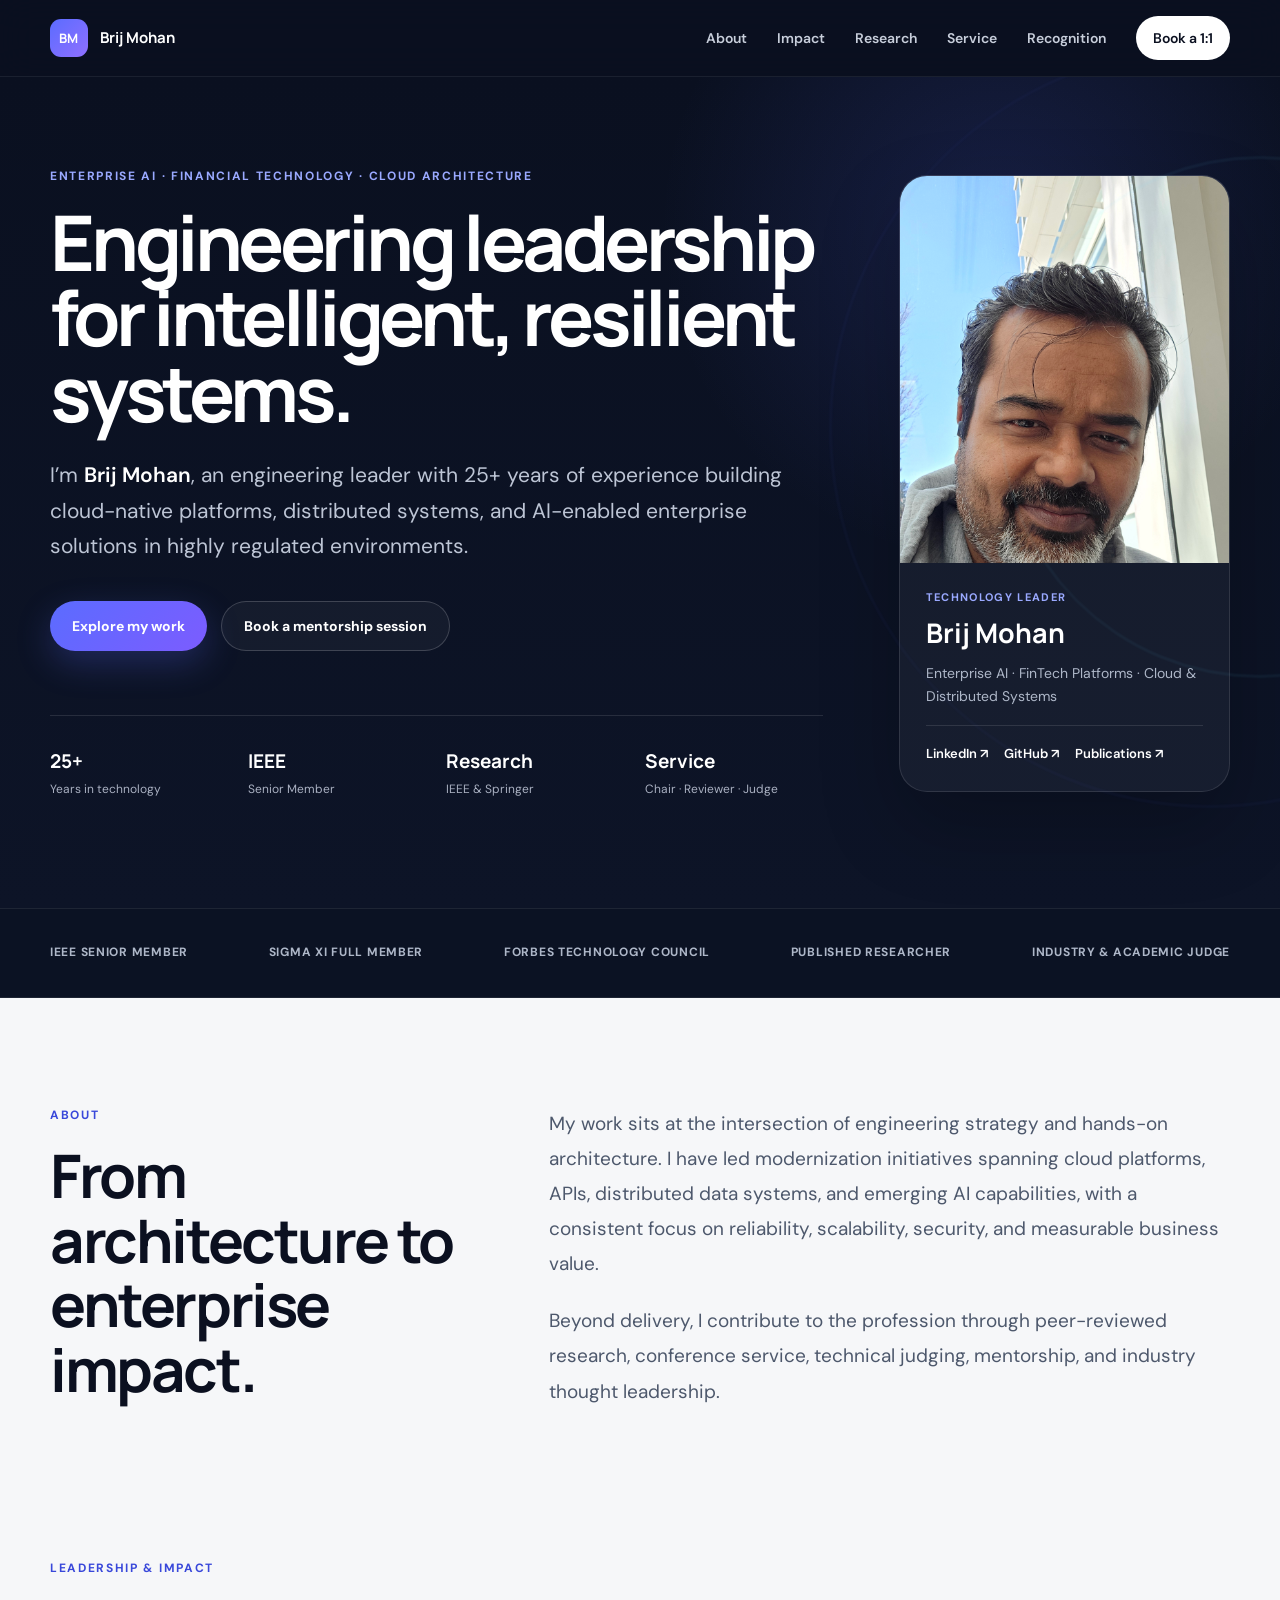
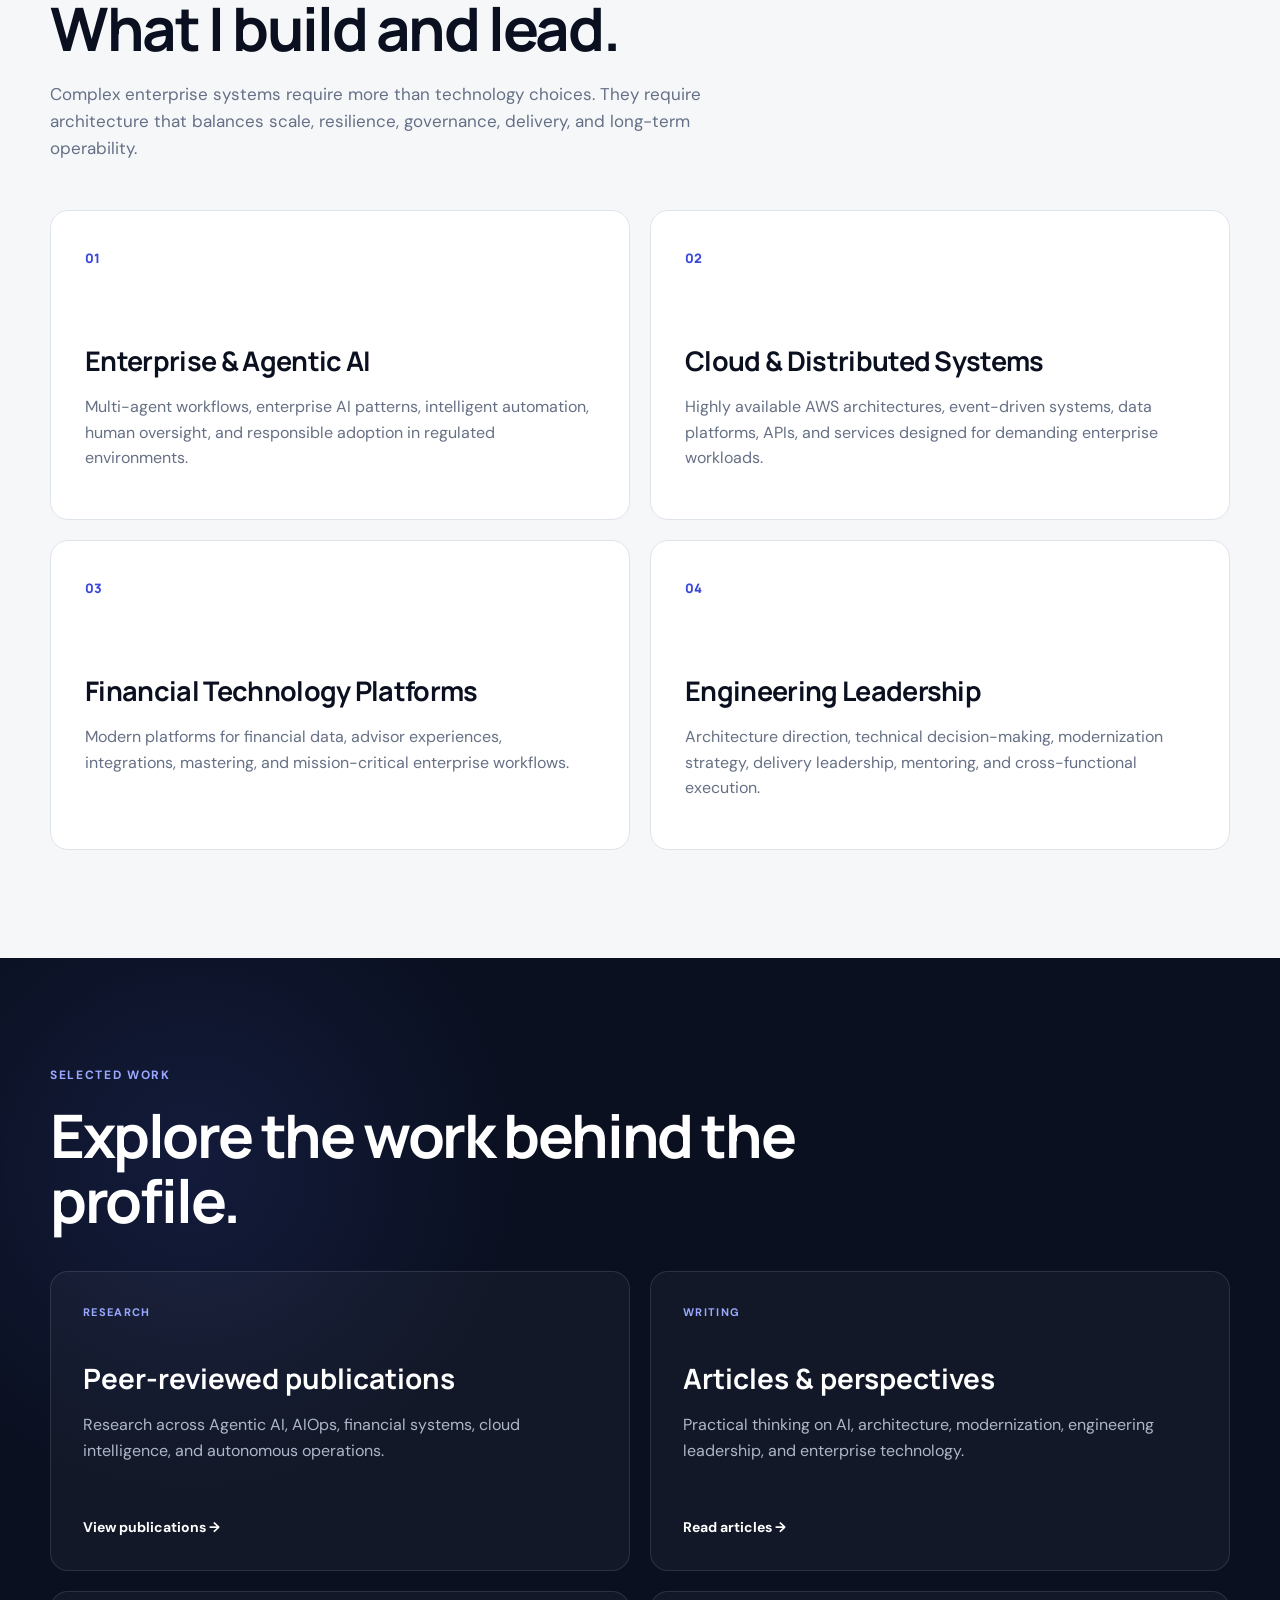
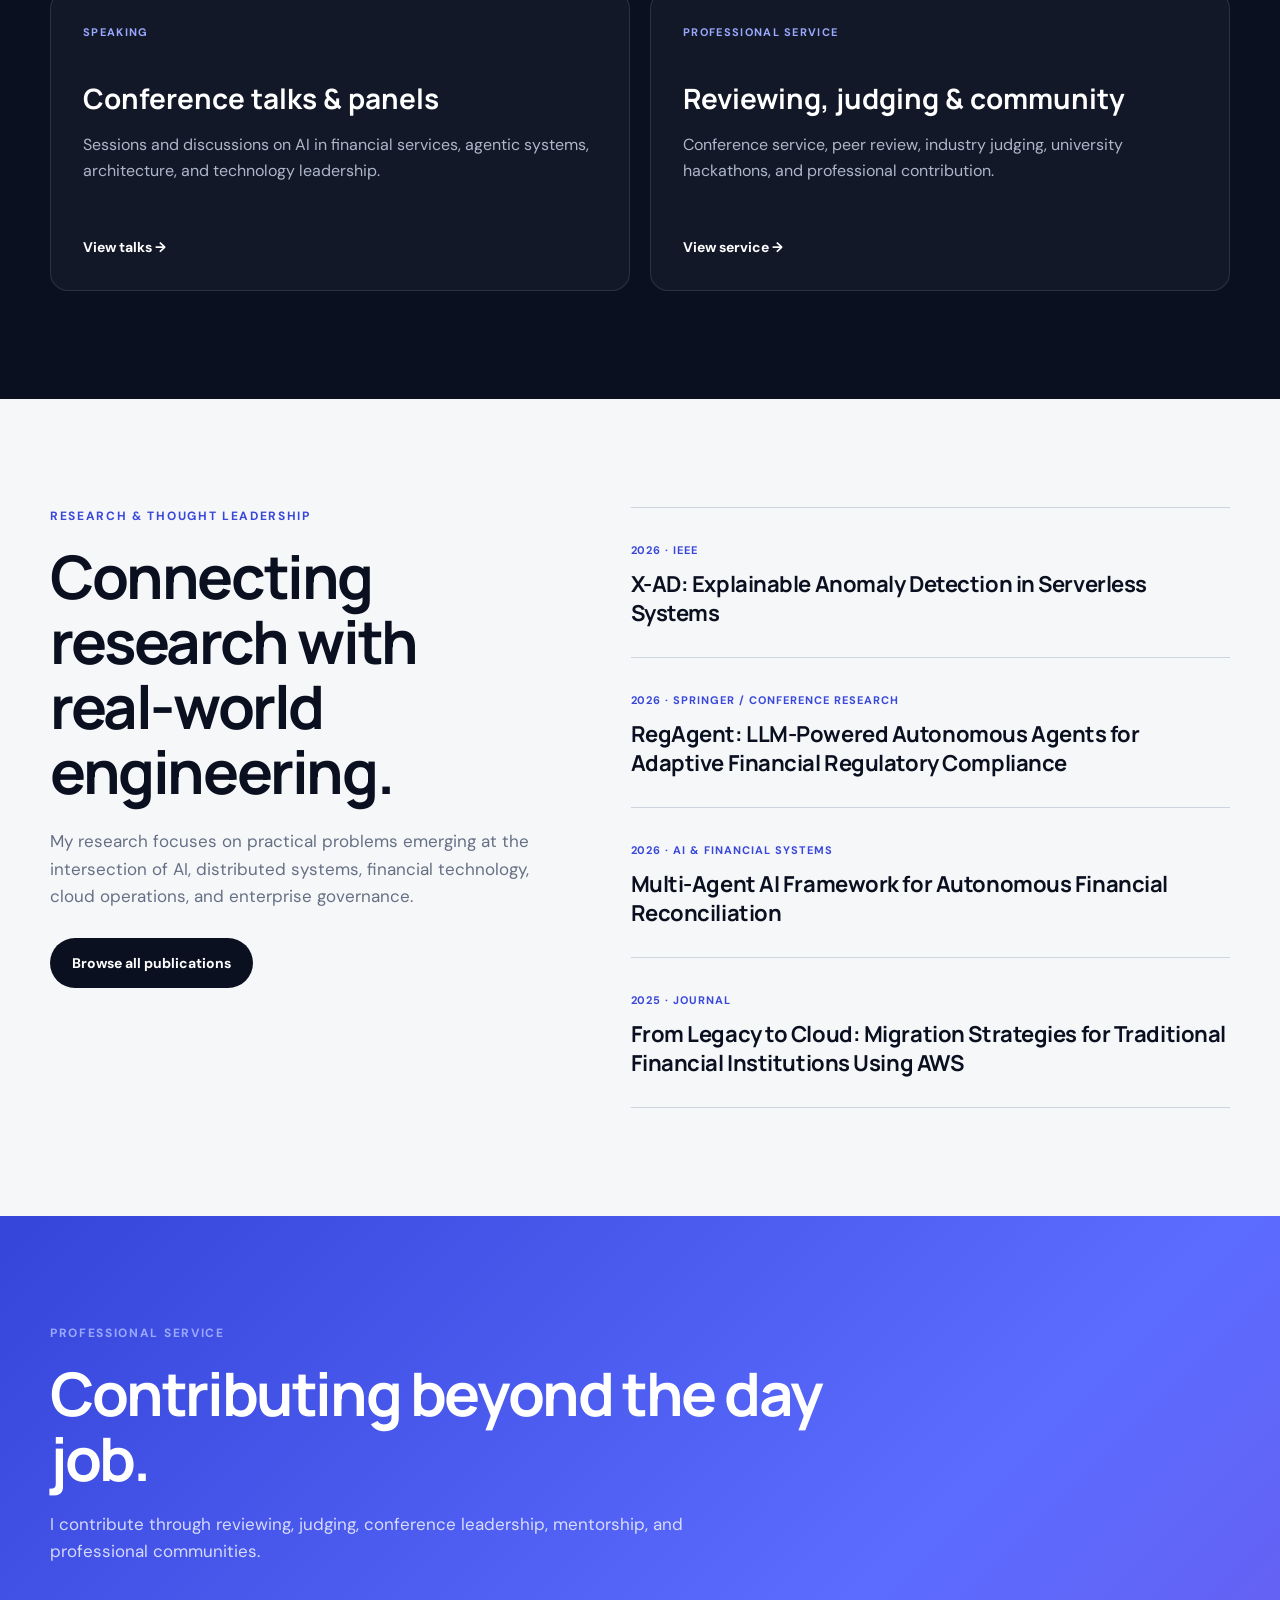
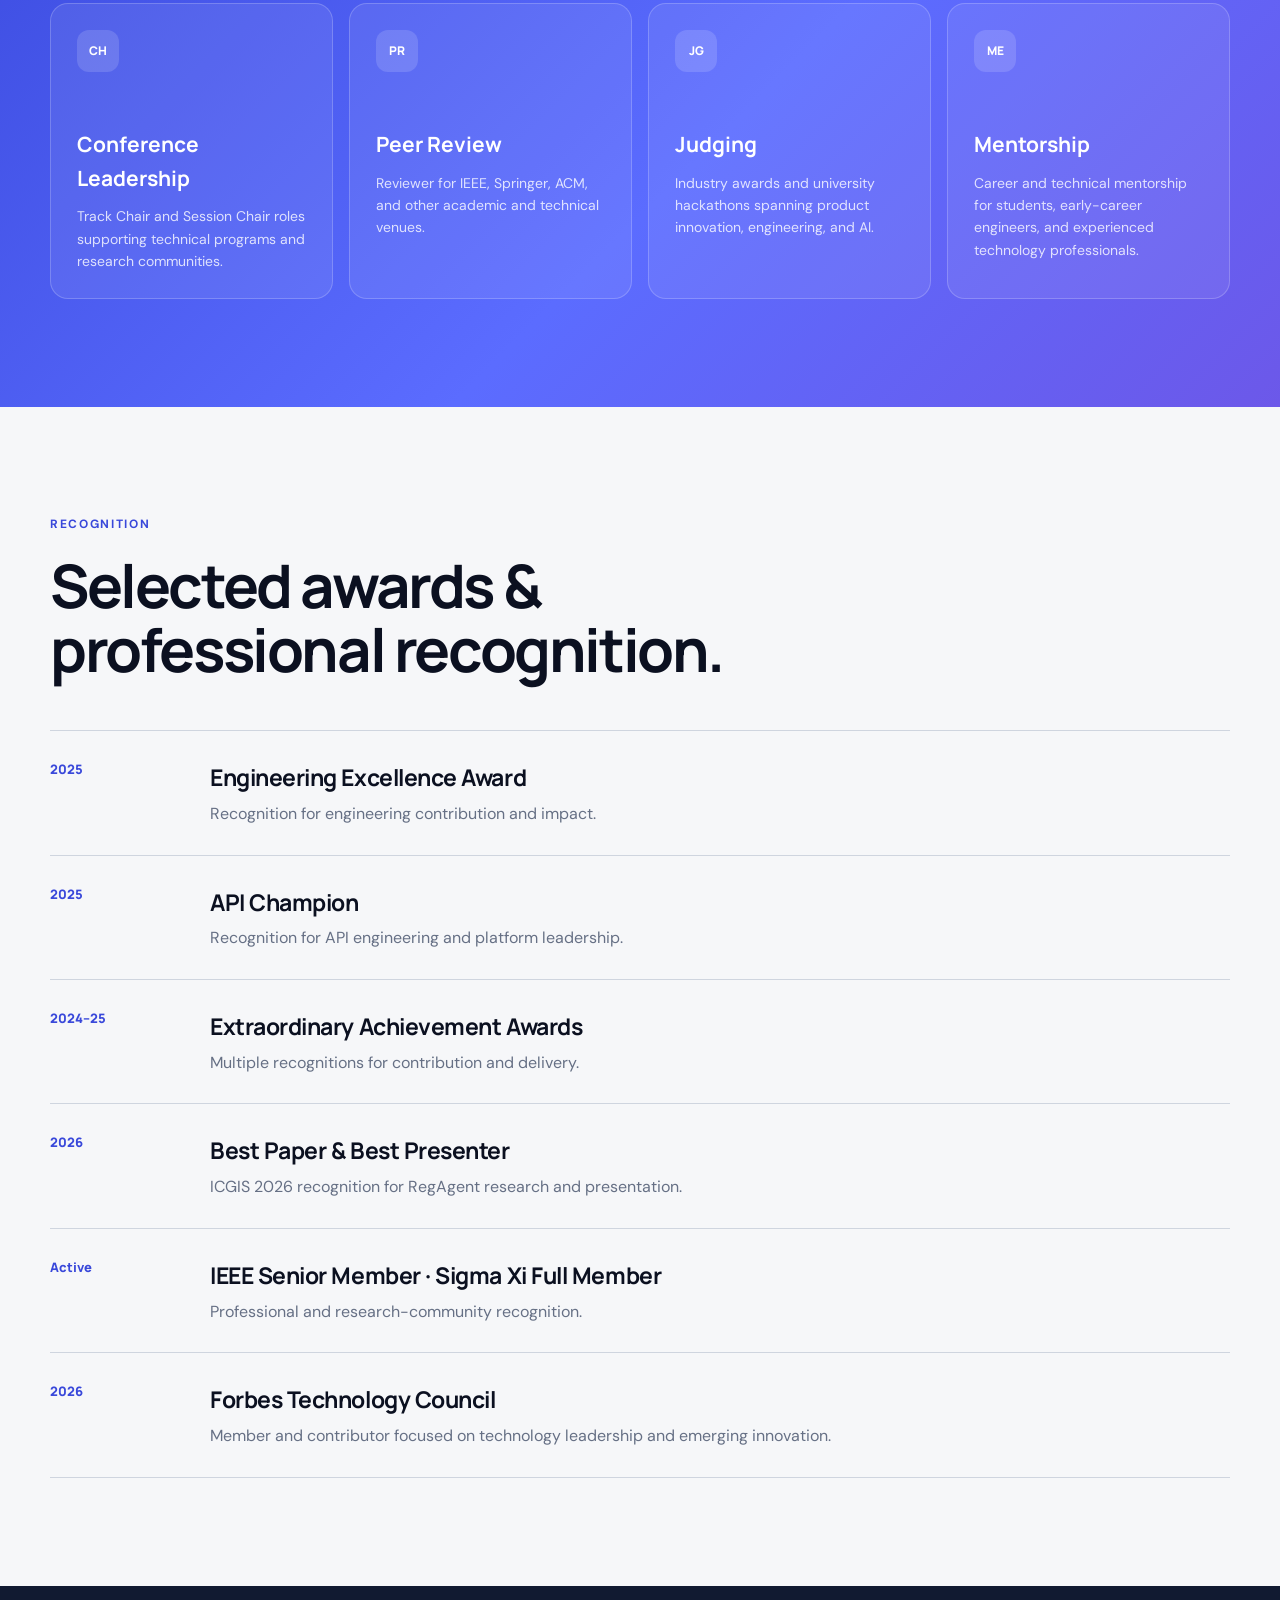
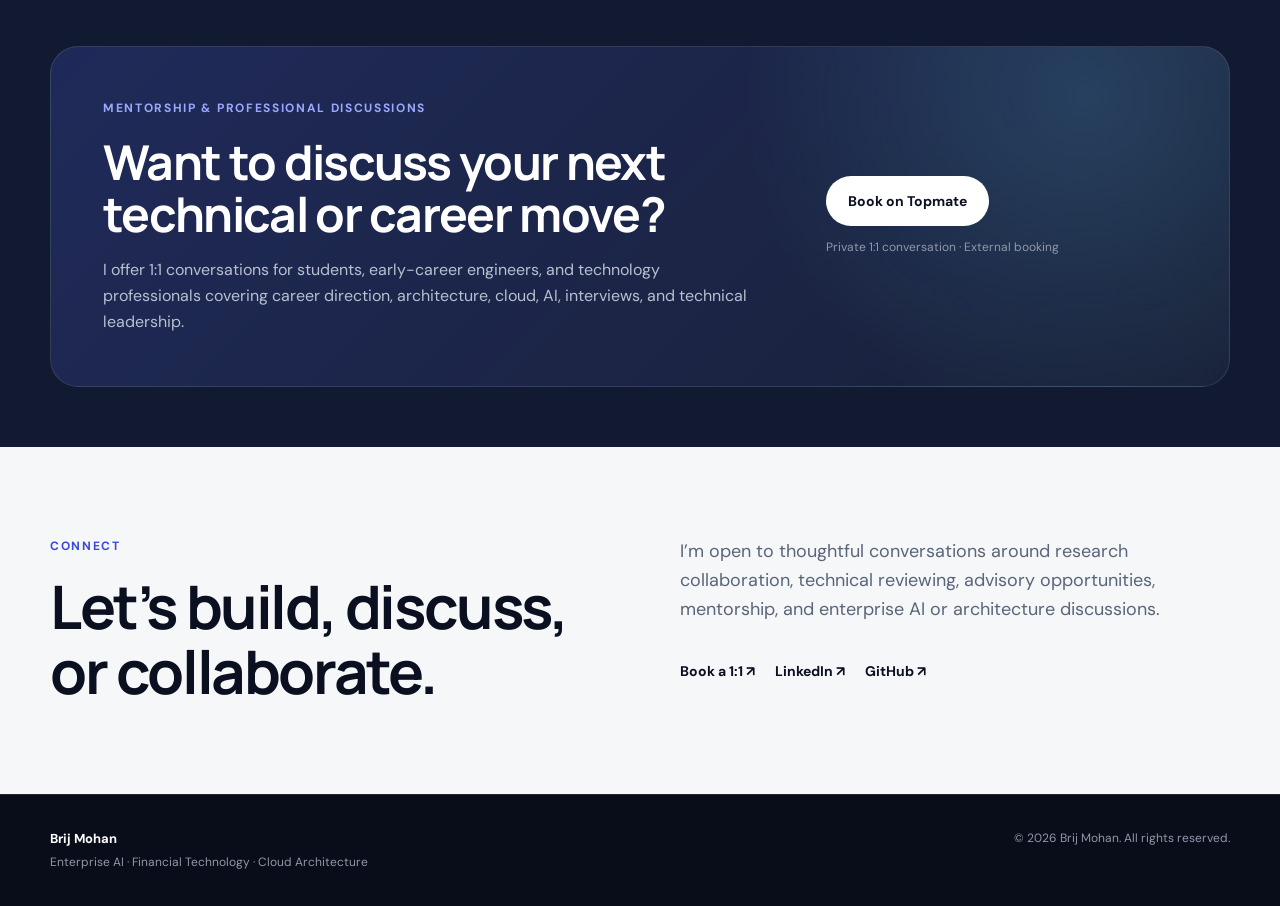
==== index.html @ c6a81c78 "Update profile image and add merge notes for site refresh v2" ====
<!DOCTYPE html>
<html lang="en">
<head>
  <meta charset="UTF-8" />
  <meta name="viewport" content="width=device-width, initial-scale=1.0" />
  <meta name="description" content="Brij Mohan — Engineering leader focused on Enterprise AI, financial technology, cloud architecture, research, and professional service." />
  <meta name="author" content="Brij Mohan" />
  <meta name="theme-color" content="#0a1020" />
  <title>Brij Mohan | Enterprise AI & Financial Technology Leader</title>

  <meta property="og:title" content="Brij Mohan | Enterprise AI & Financial Technology Leader" />
  <meta property="og:description" content="Engineering leader building resilient cloud platforms, intelligent systems, and AI-enabled enterprise solutions at scale." />
  <meta property="og:type" content="website" />
  <meta property="og:url" content="https://bmdayal.github.io/" />
  <meta property="og:image" content="https://bmdayal.github.io/assets/20260222_134121.jpg" />

  <link rel="preconnect" href="https://fonts.googleapis.com" />
  <link rel="preconnect" href="https://fonts.gstatic.com" crossorigin />
  <link href="https://fonts.googleapis.com/css2?family=DM+Sans:wght@400;500;600;700&family=Manrope:wght@500;600;700;800&display=swap" rel="stylesheet" />
  <link rel="stylesheet" href="style.css" />
</head>
<body>
  <a class="skip-link" href="#main">Skip to content</a>

  <header class="site-header" id="top">
    <div class="container nav-shell">
      <a class="brand" href="#top" aria-label="Brij Mohan home">
        <span class="brand-mark">BM</span>
        <span class="brand-text">Brij Mohan</span>
      </a>

      <button class="nav-toggle" aria-expanded="false" aria-controls="primary-nav" aria-label="Toggle navigation">
        <span></span><span></span><span></span>
      </button>

      <nav class="nav-links" id="primary-nav" aria-label="Primary navigation">
        <a href="#about">About</a>
        <a href="#impact">Impact</a>
        <a href="#research">Research</a>
        <a href="#service">Service</a>
        <a href="#recognition">Recognition</a>
        <a class="nav-cta" href="https://topmate.io/mohanbrij" target="_blank" rel="noopener noreferrer">Book a 1:1</a>
      </nav>
    </div>
  </header>

  <main id="main">
    <section class="hero section">
      <div class="hero-glow hero-glow-one"></div>
      <div class="hero-glow hero-glow-two"></div>

      <div class="container hero-grid">
        <div class="hero-copy">
          <p class="eyebrow">Enterprise AI · Financial Technology · Cloud Architecture</p>
          <h1>Engineering leadership for intelligent, resilient systems.</h1>
          <p class="hero-lede">
            I’m <strong>Brij Mohan</strong>, an engineering leader with 25+ years of experience building
            cloud-native platforms, distributed systems, and AI-enabled enterprise solutions in highly
            regulated environments.
          </p>

          <div class="hero-actions">
            <a class="button button-primary" href="#impact">Explore my work</a>
            <a class="button button-secondary" href="https://topmate.io/mohanbrij" target="_blank" rel="noopener noreferrer">
              Book a mentorship session
            </a>
          </div>

          <div class="hero-proof" aria-label="Professional highlights">
            <div>
              <strong>25+</strong>
              <span>Years in technology</span>
            </div>
            <div>
              <strong>IEEE</strong>
              <span>Senior Member</span>
            </div>
            <div>
              <strong>Research</strong>
              <span>IEEE & Springer</span>
            </div>
            <div>
              <strong>Service</strong>
              <span>Chair · Reviewer · Judge</span>
            </div>
          </div>
        </div>

        <aside class="profile-card" aria-label="Brij Mohan profile">
          <div class="profile-image-wrap">
            <img src="assets/20260222_134121.jpg" alt="Brij Mohan" class="profile-image" />
          </div>
          <div class="profile-card-body">
            <p class="profile-kicker">Technology Leader</p>
            <h2>Brij Mohan</h2>
            <p>Enterprise AI · FinTech Platforms · Cloud & Distributed Systems</p>
            <div class="profile-links">
              <a href="https://www.linkedin.com/in/bmdayal/" target="_blank" rel="noopener noreferrer">LinkedIn ↗</a>
              <a href="https://github.com/bmdayal" target="_blank" rel="noopener noreferrer">GitHub ↗</a>
              <a href="research/">Publications ↗</a>
            </div>
          </div>
        </aside>
      </div>
    </section>

    <section class="trust-strip" aria-label="Professional affiliations">
      <div class="container trust-row">
        <span>IEEE Senior Member</span>
        <span>Sigma Xi Full Member</span>
        <span>Forbes Technology Council</span>
        <span>Published Researcher</span>
        <span>Industry & Academic Judge</span>
      </div>
    </section>

    <section class="section section-light" id="about">
      <div class="container two-column">
        <div>
          <p class="eyebrow eyebrow-dark">About</p>
          <h2 class="section-title dark-title">From architecture to enterprise impact.</h2>
        </div>

        <div class="prose">
          <p>
            My work sits at the intersection of engineering strategy and hands-on architecture. I have led
            modernization initiatives spanning cloud platforms, APIs, distributed data systems, and emerging
            AI capabilities, with a consistent focus on reliability, scalability, security, and measurable business value.
          </p>
          <p>
            Beyond delivery, I contribute to the profession through peer-reviewed research, conference service,
            technical judging, mentorship, and industry thought leadership.
          </p>
        </div>
      </div>
    </section>

    <section class="section section-light section-topless" id="impact">
      <div class="container">
        <div class="section-heading">
          <p class="eyebrow eyebrow-dark">Leadership & Impact</p>
          <h2 class="section-title dark-title">What I build and lead.</h2>
          <p class="section-intro">
            Complex enterprise systems require more than technology choices. They require architecture that balances
            scale, resilience, governance, delivery, and long-term operability.
          </p>
        </div>

        <div class="card-grid impact-grid">
          <article class="feature-card">
            <span class="card-number">01</span>
            <h3>Enterprise & Agentic AI</h3>
            <p>
              Multi-agent workflows, enterprise AI patterns, intelligent automation, human oversight,
              and responsible adoption in regulated environments.
            </p>
          </article>

          <article class="feature-card">
            <span class="card-number">02</span>
            <h3>Cloud & Distributed Systems</h3>
            <p>
              Highly available AWS architectures, event-driven systems, data platforms, APIs, and services
              designed for demanding enterprise workloads.
            </p>
          </article>

          <article class="feature-card">
            <span class="card-number">03</span>
            <h3>Financial Technology Platforms</h3>
            <p>
              Modern platforms for financial data, advisor experiences, integrations, mastering,
              and mission-critical enterprise workflows.
            </p>
          </article>

          <article class="feature-card">
            <span class="card-number">04</span>
            <h3>Engineering Leadership</h3>
            <p>
              Architecture direction, technical decision-making, modernization strategy, delivery leadership,
              mentoring, and cross-functional execution.
            </p>
          </article>
        </div>
      </div>
    </section>

    <section class="section section-dark">
      <div class="container">
        <div class="section-heading compact-heading">
          <p class="eyebrow">Selected Work</p>
          <h2 class="section-title">Explore the work behind the profile.</h2>
        </div>

        <div class="work-grid">
          <a class="work-card" href="research/">
            <span class="work-label">Research</span>
            <h3>Peer-reviewed publications</h3>
            <p>Research across Agentic AI, AIOps, financial systems, cloud intelligence, and autonomous operations.</p>
            <span class="text-link">View publications →</span>
          </a>

          <a class="work-card" href="blog/">
            <span class="work-label">Writing</span>
            <h3>Articles & perspectives</h3>
            <p>Practical thinking on AI, architecture, modernization, engineering leadership, and enterprise technology.</p>
            <span class="text-link">Read articles →</span>
          </a>

          <a class="work-card" href="#service">
            <span class="work-label">Speaking</span>
            <h3>Conference talks & panels</h3>
            <p>Sessions and discussions on AI in financial services, agentic systems, architecture, and technology leadership.</p>
            <span class="text-link">View talks →</span>
          </a>

          <a class="work-card" href="#service">
            <span class="work-label">Professional Service</span>
            <h3>Reviewing, judging & community</h3>
            <p>Conference service, peer review, industry judging, university hackathons, and professional contribution.</p>
            <span class="text-link">View service →</span>
          </a>
        </div>
      </div>
    </section>

    <section class="section section-light" id="research">
      <div class="container editorial-grid">
        <div class="editorial-heading">
          <p class="eyebrow eyebrow-dark">Research & Thought Leadership</p>
          <h2 class="section-title dark-title">Connecting research with real-world engineering.</h2>
          <p>
            My research focuses on practical problems emerging at the intersection of AI, distributed systems,
            financial technology, cloud operations, and enterprise governance.
          </p>
          <a class="button button-dark" href="research/">Browse all publications</a>
        </div>

        <div class="publication-list">
          <article>
            <span>2026 · IEEE</span>
            <h3>X-AD: Explainable Anomaly Detection in Serverless Systems</h3>
          </article>
          <article>
            <span>2026 · Springer / Conference Research</span>
            <h3>RegAgent: LLM-Powered Autonomous Agents for Adaptive Financial Regulatory Compliance</h3>
          </article>
          <article>
            <span>2026 · AI & Financial Systems</span>
            <h3>Multi-Agent AI Framework for Autonomous Financial Reconciliation</h3>
          </article>
          <article>
            <span>2025 · Journal</span>
            <h3>From Legacy to Cloud: Migration Strategies for Traditional Financial Institutions Using AWS</h3>
          </article>
        </div>
      </div>
    </section>

    <section class="section section-accent" id="service">
      <div class="container">
        <div class="section-heading compact-heading">
          <p class="eyebrow">Professional Service</p>
          <h2 class="section-title">Contributing beyond the day job.</h2>
          <p class="section-intro light-intro">
            I contribute through reviewing, judging, conference leadership, mentorship, and professional communities.
          </p>
        </div>

        <div class="service-grid">
          <article>
            <span class="service-icon">CH</span>
            <h3>Conference Leadership</h3>
            <p>Track Chair and Session Chair roles supporting technical programs and research communities.</p>
          </article>
          <article>
            <span class="service-icon">PR</span>
            <h3>Peer Review</h3>
            <p>Reviewer for IEEE, Springer, ACM, and other academic and technical venues.</p>
          </article>
          <article>
            <span class="service-icon">JG</span>
            <h3>Judging</h3>
            <p>Industry awards and university hackathons spanning product innovation, engineering, and AI.</p>
          </article>
          <article>
            <span class="service-icon">ME</span>
            <h3>Mentorship</h3>
            <p>Career and technical mentorship for students, early-career engineers, and experienced technology professionals.</p>
          </article>
        </div>
      </div>
    </section>

    <section class="section section-light" id="recognition">
      <div class="container">
        <div class="section-heading">
          <p class="eyebrow eyebrow-dark">Recognition</p>
          <h2 class="section-title dark-title">Selected awards & professional recognition.</h2>
        </div>

        <div class="recognition-list">
          <div class="recognition-item">
            <span class="recognition-year">2025</span>
            <div>
              <h3>Engineering Excellence Award</h3>
              <p>Recognition for engineering contribution and impact.</p>
            </div>
          </div>
          <div class="recognition-item">
            <span class="recognition-year">2025</span>
            <div>
              <h3>API Champion</h3>
              <p>Recognition for API engineering and platform leadership.</p>
            </div>
          </div>
          <div class="recognition-item">
            <span class="recognition-year">2024–25</span>
            <div>
              <h3>Extraordinary Achievement Awards</h3>
              <p>Multiple recognitions for contribution and delivery.</p>
            </div>
          </div>
          <div class="recognition-item">
            <span class="recognition-year">2026</span>
            <div>
              <h3>Best Paper & Best Presenter</h3>
              <p>ICGIS 2026 recognition for RegAgent research and presentation.</p>
            </div>
          </div>
          <div class="recognition-item">
            <span class="recognition-year">Active</span>
            <div>
              <h3>IEEE Senior Member · Sigma Xi Full Member</h3>
              <p>Professional and research-community recognition.</p>
            </div>
          </div>
          <div class="recognition-item">
            <span class="recognition-year">2026</span>
            <div>
              <h3>Forbes Technology Council</h3>
              <p>Member and contributor focused on technology leadership and emerging innovation.</p>
            </div>
          </div>
        </div>
      </div>
    </section>

    <section class="section mentorship-section">
      <div class="container mentorship-card">
        <div>
          <p class="eyebrow">Mentorship & Professional Discussions</p>
          <h2>Want to discuss your next technical or career move?</h2>
          <p>
            I offer 1:1 conversations for students, early-career engineers, and technology professionals covering
            career direction, architecture, cloud, AI, interviews, and technical leadership.
          </p>
        </div>
        <div class="mentorship-actions">
          <a class="button button-light" href="https://topmate.io/mohanbrij" target="_blank" rel="noopener noreferrer">
            Book on Topmate
          </a>
          <span>Private 1:1 conversation · External booking</span>
        </div>
      </div>
    </section>

    <section class="section section-light contact-section" id="contact">
      <div class="container contact-grid">
        <div>
          <p class="eyebrow eyebrow-dark">Connect</p>
          <h2 class="section-title dark-title">Let’s build, discuss, or collaborate.</h2>
        </div>
        <div class="contact-copy">
          <p>
            I’m open to thoughtful conversations around research collaboration, technical reviewing,
            advisory opportunities, mentorship, and enterprise AI or architecture discussions.
          </p>
          <div class="contact-links">
            <a href="https://topmate.io/mohanbrij" target="_blank" rel="noopener noreferrer">Book a 1:1 ↗</a>
            <a href="https://www.linkedin.com/in/bmdayal/" target="_blank" rel="noopener noreferrer">LinkedIn ↗</a>
            <a href="https://github.com/bmdayal" target="_blank" rel="noopener noreferrer">GitHub ↗</a>
          </div>
        </div>
      </div>
    </section>
  </main>

  <footer class="site-footer">
    <div class="container footer-row">
      <div>
        <strong>Brij Mohan</strong>
        <span>Enterprise AI · Financial Technology · Cloud Architecture</span>
      </div>
      <p>© <span id="year">2026</span> Brij Mohan. All rights reserved.</p>
    </div>
  </footer>

  <script>
    const toggle = document.querySelector('.nav-toggle');
    const nav = document.querySelector('.nav-links');

    toggle.addEventListener('click', () => {
      const expanded = toggle.getAttribute('aria-expanded') === 'true';
      toggle.setAttribute('aria-expanded', String(!expanded));
      nav.classList.toggle('is-open');
    });

    document.querySelectorAll('.nav-links a').forEach(link => {
      link.addEventListener('click', () => {
        nav.classList.remove('is-open');
        toggle.setAttribute('aria-expanded', 'false');
      });
    });

    document.getElementById('year').textContent = new Date().getFullYear();
  </script>
</body>
</html>
---- style.css ----
:root {
  --ink: #0b1020;
  --ink-soft: #151d33;
  --paper: #f6f7f9;
  --white: #ffffff;
  --muted: #667085;
  --muted-light: #a9b0c1;
  --line: #dfe3ea;
  --line-dark: rgba(255, 255, 255, 0.11);
  --accent: #5b6cff;
  --accent-deep: #3948da;
  --accent-soft: #e8ebff;
  --cyan: #6bd8ff;
  --radius-lg: 28px;
  --radius-md: 18px;
  --radius-sm: 12px;
  --shadow: 0 24px 70px rgba(10, 16, 32, 0.12);
  --container: 1180px;
}

* {
  box-sizing: border-box;
}

html {
  scroll-behavior: smooth;
}

body {
  margin: 0;
  font-family: "DM Sans", system-ui, -apple-system, BlinkMacSystemFont, "Segoe UI", sans-serif;
  color: var(--white);
  background: var(--ink);
  line-height: 1.6;
  -webkit-font-smoothing: antialiased;
}

img {
  display: block;
  max-width: 100%;
}

a {
  color: inherit;
  text-decoration: none;
}

button,
a {
  -webkit-tap-highlight-color: transparent;
}

.container {
  width: min(calc(100% - 40px), var(--container));
  margin-inline: auto;
}

.skip-link {
  position: fixed;
  left: 12px;
  top: -60px;
  z-index: 999;
  padding: 10px 14px;
  border-radius: 8px;
  background: var(--white);
  color: var(--ink);
}

.skip-link:focus {
  top: 12px;
}

.site-header {
  position: sticky;
  top: 0;
  z-index: 100;
  background: rgba(10, 16, 32, 0.82);
  backdrop-filter: blur(18px);
  border-bottom: 1px solid rgba(255, 255, 255, 0.07);
}

.nav-shell {
  min-height: 76px;
  display: flex;
  align-items: center;
  justify-content: space-between;
  gap: 24px;
}

.brand {
  display: inline-flex;
  align-items: center;
  gap: 12px;
  font-family: "Manrope", sans-serif;
  font-weight: 700;
}

.brand-mark {
  display: grid;
  place-items: center;
  width: 38px;
  height: 38px;
  border-radius: 11px;
  background: linear-gradient(135deg, var(--accent), #8f70ff);
  font-size: 13px;
  letter-spacing: 0.06em;
}

.brand-text {
  font-size: 15px;
}

.nav-links {
  display: flex;
  align-items: center;
  gap: 30px;
  font-size: 14px;
  font-weight: 600;
  color: #c8cedb;
}

.nav-links > a:not(.nav-cta) {
  transition: color 180ms ease;
}

.nav-links > a:not(.nav-cta):hover {
  color: var(--white);
}

.nav-cta {
  padding: 11px 17px;
  border-radius: 999px;
  background: var(--white);
  color: var(--ink);
  transition: transform 180ms ease, box-shadow 180ms ease;
}

.nav-cta:hover {
  transform: translateY(-1px);
  box-shadow: 0 8px 28px rgba(255, 255, 255, 0.14);
}

.nav-toggle {
  display: none;
  width: 42px;
  height: 42px;
  padding: 10px;
  border: 0;
  background: transparent;
}

.nav-toggle span {
  display: block;
  width: 100%;
  height: 2px;
  margin: 5px 0;
  background: var(--white);
}

.section {
  position: relative;
  padding: 108px 0;
}

.hero {
  min-height: calc(100vh - 76px);
  display: flex;
  align-items: center;
  overflow: hidden;
  padding-top: 90px;
  background:
    radial-gradient(circle at 78% 18%, rgba(91, 108, 255, 0.16), transparent 28%),
    linear-gradient(180deg, #0a1020 0%, #0d1427 100%);
}

.hero-glow {
  position: absolute;
  border-radius: 999px;
  filter: blur(1px);
  pointer-events: none;
}

.hero-glow-one {
  width: 520px;
  height: 520px;
  right: -240px;
  top: 80px;
  border: 1px solid rgba(107, 216, 255, 0.18);
}

.hero-glow-two {
  width: 760px;
  height: 760px;
  right: -310px;
  top: -30px;
  border: 1px solid rgba(91, 108, 255, 0.12);
}

.hero-grid {
  display: grid;
  grid-template-columns: minmax(0, 1.4fr) minmax(300px, 0.6fr);
  gap: 76px;
  align-items: center;
}

.eyebrow {
  margin: 0 0 18px;
  color: #9aa9ff;
  font-size: 12px;
  font-weight: 700;
  letter-spacing: 0.14em;
  text-transform: uppercase;
}

.eyebrow-dark {
  color: var(--accent-deep);
}

.hero h1 {
  max-width: 820px;
  margin: 0;
  font-family: "Manrope", sans-serif;
  font-size: clamp(48px, 6vw, 84px);
  line-height: 0.98;
  letter-spacing: -0.055em;
}

.hero-lede {
  max-width: 740px;
  margin: 28px 0 0;
  color: #bdc5d5;
  font-size: clamp(18px, 2vw, 21px);
  line-height: 1.7;
}

.hero-lede strong {
  color: var(--white);
  font-weight: 600;
}

.hero-actions {
  display: flex;
  flex-wrap: wrap;
  gap: 14px;
  margin-top: 36px;
}

.button {
  display: inline-flex;
  align-items: center;
  justify-content: center;
  min-height: 50px;
  padding: 0 22px;
  border-radius: 999px;
  font-size: 14px;
  font-weight: 700;
  transition: transform 180ms ease, box-shadow 180ms ease, background 180ms ease;
}

.button:hover {
  transform: translateY(-2px);
}

.button-primary {
  background: linear-gradient(135deg, var(--accent), #7c5cff);
  box-shadow: 0 12px 34px rgba(91, 108, 255, 0.25);
}

.button-secondary {
  border: 1px solid rgba(255, 255, 255, 0.18);
  background: rgba(255, 255, 255, 0.04);
}

.button-secondary:hover {
  background: rgba(255, 255, 255, 0.08);
}

.button-dark {
  background: var(--ink);
  color: var(--white);
}

.button-light {
  background: var(--white);
  color: var(--ink);
}

.hero-proof {
  display: grid;
  grid-template-columns: repeat(4, 1fr);
  gap: 20px;
  margin-top: 64px;
  padding-top: 30px;
  border-top: 1px solid var(--line-dark);
}

.hero-proof div {
  display: grid;
  gap: 4px;
}

.hero-proof strong {
  font-family: "Manrope", sans-serif;
  font-size: 19px;
}

.hero-proof span {
  color: var(--muted-light);
  font-size: 12px;
}

.profile-card {
  overflow: hidden;
  border: 1px solid rgba(255, 255, 255, 0.11);
  border-radius: var(--radius-lg);
  background: rgba(255, 255, 255, 0.045);
  box-shadow: 0 34px 80px rgba(0, 0, 0, 0.22);
}

.profile-image-wrap {
  aspect-ratio: 4 / 4.7;
  overflow: hidden;
  background: #19233b;
}

.profile-image {
  width: 100%;
  height: 100%;
  object-fit: cover;
  object-position: center top;
}

.profile-card-body {
  padding: 26px;
}

.profile-kicker {
  margin: 0 0 5px;
  color: #9aa9ff;
  font-size: 11px;
  font-weight: 700;
  letter-spacing: 0.12em;
  text-transform: uppercase;
}

.profile-card h2 {
  margin: 0;
  font-family: "Manrope", sans-serif;
  font-size: 27px;
}

.profile-card p:not(.profile-kicker) {
  margin: 8px 0 18px;
  color: #aeb7c8;
  font-size: 14px;
}

.profile-links {
  display: flex;
  flex-wrap: wrap;
  gap: 16px;
  padding-top: 18px;
  border-top: 1px solid var(--line-dark);
  font-size: 13px;
  font-weight: 600;
}

.profile-links a:hover {
  color: var(--cyan);
}

.trust-strip {
  border-top: 1px solid rgba(255, 255, 255, 0.08);
  border-bottom: 1px solid rgba(255, 255, 255, 0.08);
  background: #0b1223;
}

.trust-row {
  min-height: 88px;
  display: flex;
  align-items: center;
  justify-content: space-between;
  gap: 22px;
  color: #aeb7c8;
  font-size: 12px;
  font-weight: 700;
  letter-spacing: 0.06em;
  text-transform: uppercase;
}

.section-light {
  color: var(--ink);
  background: var(--paper);
}

.section-topless {
  padding-top: 20px;
}

.two-column {
  display: grid;
  grid-template-columns: 0.75fr 1.25fr;
  gap: 90px;
}

.section-title {
  max-width: 800px;
  margin: 0;
  font-family: "Manrope", sans-serif;
  font-size: clamp(38px, 5vw, 60px);
  line-height: 1.08;
  letter-spacing: -0.04em;
}

.dark-title {
  color: var(--ink);
}

.prose {
  max-width: 720px;
  color: #4d586c;
  font-size: 19px;
  line-height: 1.85;
}

.prose p {
  margin: 0 0 22px;
}

.section-heading {
  margin-bottom: 48px;
}

.compact-heading {
  margin-bottom: 38px;
}

.section-intro {
  max-width: 680px;
  margin: 20px 0 0;
  color: #657086;
  font-size: 17px;
}

.card-grid {
  display: grid;
  gap: 20px;
}

.impact-grid {
  grid-template-columns: repeat(2, 1fr);
}

.feature-card {
  position: relative;
  min-height: 310px;
  padding: 34px;
  overflow: hidden;
  border: 1px solid var(--line);
  border-radius: var(--radius-md);
  background: var(--white);
  transition: transform 180ms ease, box-shadow 180ms ease;
}

.feature-card:hover {
  transform: translateY(-4px);
  box-shadow: var(--shadow);
}

.card-number {
  display: inline-block;
  margin-bottom: 70px;
  color: var(--accent-deep);
  font-family: "Manrope", sans-serif;
  font-size: 13px;
  font-weight: 800;
}

.feature-card h3 {
  margin: 0 0 12px;
  font-family: "Manrope", sans-serif;
  font-size: 27px;
  letter-spacing: -0.025em;
}

.feature-card p {
  max-width: 520px;
  margin: 0;
  color: #667085;
}

.section-dark {
  background:
    radial-gradient(circle at 15% 20%, rgba(91, 108, 255, 0.12), transparent 24%),
    #0a1020;
}

.work-grid {
  display: grid;
  grid-template-columns: repeat(2, 1fr);
  gap: 20px;
}

.work-card {
  min-height: 300px;
  display: flex;
  flex-direction: column;
  padding: 32px;
  border: 1px solid var(--line-dark);
  border-radius: var(--radius-md);
  background: rgba(255, 255, 255, 0.035);
  transition: transform 180ms ease, border-color 180ms ease, background 180ms ease;
}

.work-card:hover {
  transform: translateY(-3px);
  border-color: rgba(154, 169, 255, 0.48);
  background: rgba(255, 255, 255, 0.055);
}

.work-label {
  color: #9aa9ff;
  font-size: 11px;
  font-weight: 700;
  letter-spacing: 0.12em;
  text-transform: uppercase;
}

.work-card h3 {
  margin: 34px 0 12px;
  font-family: "Manrope", sans-serif;
  font-size: 28px;
}

.work-card p {
  margin: 0 0 32px;
  color: #aeb7c8;
}

.text-link {
  margin-top: auto;
  font-size: 14px;
  font-weight: 700;
}

.editorial-grid {
  display: grid;
  grid-template-columns: 0.9fr 1.1fr;
  gap: 90px;
  align-items: start;
}

.editorial-heading > p:not(.eyebrow) {
  max-width: 520px;
  margin: 25px 0 28px;
  color: #667085;
  font-size: 17px;
}

.publication-list {
  border-top: 1px solid #cfd5df;
}

.publication-list article {
  padding: 28px 0;
  border-bottom: 1px solid #cfd5df;
}

.publication-list span {
  color: var(--accent-deep);
  font-size: 11px;
  font-weight: 700;
  letter-spacing: 0.09em;
  text-transform: uppercase;
}

.publication-list h3 {
  margin: 8px 0 0;
  font-family: "Manrope", sans-serif;
  font-size: 22px;
  line-height: 1.35;
  letter-spacing: -0.02em;
}

.section-accent {
  background: linear-gradient(135deg, #3545d9, #5b6cff 60%, #6c58e9);
}

.light-intro {
  color: rgba(255, 255, 255, 0.78);
}

.service-grid {
  display: grid;
  grid-template-columns: repeat(4, 1fr);
  gap: 16px;
}

.service-grid article {
  min-height: 270px;
  padding: 26px;
  border: 1px solid rgba(255, 255, 255, 0.2);
  border-radius: var(--radius-md);
  background: rgba(255, 255, 255, 0.08);
}

.service-icon {
  display: grid;
  place-items: center;
  width: 42px;
  height: 42px;
  border-radius: 12px;
  background: rgba(255, 255, 255, 0.14);
  font-family: "Manrope", sans-serif;
  font-size: 12px;
  font-weight: 800;
}

.service-grid h3 {
  margin: 56px 0 10px;
  font-family: "Manrope", sans-serif;
  font-size: 21px;
}

.service-grid p {
  margin: 0;
  color: rgba(255, 255, 255, 0.8);
  font-size: 14px;
}

.recognition-list {
  border-top: 1px solid #cfd5df;
}

.recognition-item {
  display: grid;
  grid-template-columns: 130px 1fr;
  gap: 30px;
  padding: 28px 0;
  border-bottom: 1px solid #cfd5df;
}

.recognition-year {
  color: var(--accent-deep);
  font-family: "Manrope", sans-serif;
  font-size: 13px;
  font-weight: 800;
}

.recognition-item h3 {
  margin: 0 0 5px;
  font-family: "Manrope", sans-serif;
  font-size: 23px;
  letter-spacing: -0.02em;
}

.recognition-item p {
  margin: 0;
  color: #667085;
}

.mentorship-section {
  padding: 60px 0;
  background: #111a31;
}

.mentorship-card {
  display: grid;
  grid-template-columns: 1.3fr 0.7fr;
  gap: 70px;
  align-items: center;
  padding: 52px;
  border: 1px solid rgba(255, 255, 255, 0.1);
  border-radius: var(--radius-lg);
  background:
    radial-gradient(circle at 88% 15%, rgba(107, 216, 255, 0.16), transparent 32%),
    linear-gradient(135deg, rgba(91, 108, 255, 0.2), rgba(255, 255, 255, 0.03));
}

.mentorship-card h2 {
  margin: 0;
  font-family: "Manrope", sans-serif;
  font-size: clamp(32px, 4vw, 48px);
  line-height: 1.08;
  letter-spacing: -0.035em;
}

.mentorship-card p:not(.eyebrow) {
  max-width: 700px;
  margin: 18px 0 0;
  color: #b8c0d0;
}

.mentorship-actions {
  display: grid;
  gap: 12px;
  justify-items: start;
}

.mentorship-actions span {
  color: #9099ac;
  font-size: 12px;
}

.contact-section {
  padding-top: 90px;
  padding-bottom: 90px;
}

.contact-grid {
  display: grid;
  grid-template-columns: 1fr 1fr;
  gap: 80px;
}

.contact-copy {
  color: #596579;
  font-size: 18px;
}

.contact-copy p {
  margin-top: 0;
}

.contact-links {
  display: flex;
  flex-wrap: wrap;
  gap: 20px;
  padding-top: 18px;
}

.contact-links a {
  color: var(--ink);
  font-size: 14px;
  font-weight: 700;
}

.contact-links a:hover {
  color: var(--accent-deep);
}

.site-footer {
  padding: 34px 0;
  border-top: 1px solid var(--line-dark);
  background: #080d19;
}

.footer-row {
  display: flex;
  justify-content: space-between;
  gap: 30px;
  color: #8f98aa;
  font-size: 12px;
}

.footer-row > div {
  display: grid;
  gap: 3px;
}

.footer-row strong {
  color: var(--white);
  font-size: 13px;
}

.footer-row p {
  margin: 0;
}

@media (max-width: 980px) {
  .hero-grid,
  .editorial-grid,
  .two-column,
  .contact-grid {
    grid-template-columns: 1fr;
    gap: 52px;
  }

  .hero {
    min-height: auto;
  }

  .profile-card {
    max-width: 440px;
  }

  .service-grid {
    grid-template-columns: repeat(2, 1fr);
  }

  .mentorship-card {
    grid-template-columns: 1fr;
    gap: 34px;
  }

  .trust-row {
    flex-wrap: wrap;
    justify-content: flex-start;
    padding: 24px 0;
  }

  .trust-row span {
    flex: 1 1 28%;
  }
}

@media (max-width: 760px) {
  .container {
    width: min(calc(100% - 28px), var(--container));
  }

  .section {
    padding: 78px 0;
  }

  .section-topless {
    padding-top: 0;
  }

  .nav-toggle {
    display: block;
  }

  .nav-links {
    position: absolute;
    top: 76px;
    left: 14px;
    right: 14px;
    display: none;
    flex-direction: column;
    align-items: stretch;
    gap: 2px;
    padding: 12px;
    border: 1px solid rgba(255, 255, 255, 0.1);
    border-radius: 16px;
    background: #10182b;
    box-shadow: 0 20px 60px rgba(0, 0, 0, 0.3);
  }

  .nav-links.is-open {
    display: flex;
  }

  .nav-links a {
    padding: 12px;
  }

  .nav-cta {
    margin-top: 6px;
    text-align: center;
  }

  .hero {
    padding-top: 68px;
  }

  .hero-grid {
    gap: 48px;
  }

  .hero h1 {
    font-size: clamp(44px, 13vw, 66px);
  }

  .hero-proof {
    grid-template-columns: repeat(2, 1fr);
    gap: 24px;
    margin-top: 48px;
  }

  .impact-grid,
  .work-grid {
    grid-template-columns: 1fr;
  }

  .feature-card {
    min-height: 260px;
  }

  .card-number {
    margin-bottom: 48px;
  }

  .service-grid {
    grid-template-columns: 1fr;
  }

  .service-grid article {
    min-height: 230px;
  }

  .service-grid h3 {
    margin-top: 44px;
  }

  .recognition-item {
    grid-template-columns: 1fr;
    gap: 8px;
  }

  .mentorship-card {
    padding: 34px 26px;
  }

  .footer-row {
    flex-direction: column;
  }
}

@media (max-width: 460px) {
  .hero-actions,
  .hero-actions .button,
  .mentorship-actions,
  .mentorship-actions .button {
    width: 100%;
  }

  .trust-row span {
    flex-basis: 45%;
  }

  .profile-links {
    gap: 12px;
  }
}


/* =========================================================
   Inner pages
   ========================================================= */

.inner-hero {
  padding: 88px 0 70px;
  overflow: hidden;
  background:
    radial-gradient(circle at 82% 12%, rgba(91, 108, 255, 0.18), transparent 30%),
    linear-gradient(180deg, #0a1020 0%, #0d1427 100%);
  border-bottom: 1px solid rgba(255,255,255,.08);
}

.inner-hero-grid {
  display: grid;
  grid-template-columns: minmax(0, 1.35fr) minmax(260px, .65fr);
  gap: 72px;
  align-items: end;
}

.inner-title {
  margin: 0;
  max-width: 850px;
  font-family: "Manrope", sans-serif;
  font-size: clamp(46px, 6vw, 78px);
  line-height: 1;
  letter-spacing: -.052em;
}

.inner-lede {
  max-width: 720px;
  margin: 24px 0 0;
  color: #b8c1d2;
  font-size: 18px;
  line-height: 1.8;
}

.inner-stat-panel {
  display: grid;
  gap: 1px;
  overflow: hidden;
  border: 1px solid rgba(255,255,255,.1);
  border-radius: 18px;
  background: rgba(255,255,255,.08);
}

.inner-stat {
  display: grid;
  grid-template-columns: 90px 1fr;
  gap: 16px;
  align-items: center;
  padding: 20px;
  background: #111a31;
}

.inner-stat strong {
  font-family: "Manrope", sans-serif;
  font-size: 19px;
}

.inner-stat span {
  color: #aeb7c8;
  font-size: 13px;
}

.subnav {
  background: #0b1223;
  border-bottom: 1px solid rgba(255,255,255,.08);
}

.subnav-row {
  min-height: 64px;
  display: flex;
  align-items: center;
  gap: 25px;
  overflow-x: auto;
  scrollbar-width: none;
}

.subnav-row::-webkit-scrollbar {
  display: none;
}

.subnav-row a {
  flex: 0 0 auto;
  color: #aeb7c8;
  font-size: 13px;
  font-weight: 700;
}

.subnav-row a:hover,
.subnav-row a[aria-current="page"] {
  color: #fff;
}

.page-section {
  padding: 88px 0;
}

.page-section-light {
  background: var(--paper);
  color: var(--ink);
}

.page-section-white {
  background: #fff;
  color: var(--ink);
}

.page-section-dark {
  background: #0a1020;
  color: #fff;
}

.page-heading {
  max-width: 760px;
  margin-bottom: 40px;
}

.page-heading h2 {
  margin: 0;
  font-family: "Manrope", sans-serif;
  font-size: clamp(34px, 4vw, 52px);
  line-height: 1.08;
  letter-spacing: -.04em;
}

.page-heading p {
  margin: 17px 0 0;
  color: #667085;
  font-size: 17px;
}

.page-section-dark .page-heading p {
  color: #aeb7c8;
}

.topic-grid {
  display: grid;
  grid-template-columns: repeat(3, 1fr);
  gap: 18px;
}

.topic-card {
  min-height: 230px;
  padding: 28px;
  border: 1px solid var(--line);
  border-radius: 18px;
  background: #fff;
}

.topic-card .topic-kicker {
  display: inline-block;
  margin-bottom: 50px;
  color: var(--accent-deep);
  font-size: 11px;
  font-weight: 800;
  letter-spacing: .12em;
  text-transform: uppercase;
}

.topic-card h3 {
  margin: 0 0 10px;
  font-family: "Manrope", sans-serif;
  font-size: 22px;
  letter-spacing: -.025em;
}

.topic-card p {
  margin: 0;
  color: #667085;
  font-size: 14px;
}

.portfolio-list {
  border-top: 1px solid var(--line);
}

.portfolio-item {
  display: grid;
  grid-template-columns: 150px minmax(0, 1fr) 180px;
  gap: 28px;
  padding: 30px 0;
  border-bottom: 1px solid var(--line);
}

.portfolio-meta {
  color: var(--accent-deep);
  font-size: 12px;
  font-weight: 800;
  line-height: 1.55;
  letter-spacing: .04em;
  text-transform: uppercase;
}

.portfolio-main h3 {
  margin: 0 0 9px;
  font-family: "Manrope", sans-serif;
  font-size: 23px;
  line-height: 1.35;
  letter-spacing: -.025em;
}

.portfolio-main p {
  margin: 0;
  color: #667085;
  font-size: 14px;
  line-height: 1.75;
}

.portfolio-tags {
  display: flex;
  flex-wrap: wrap;
  gap: 7px;
  align-content: flex-start;
  justify-content: flex-end;
}

.mini-tag {
  display: inline-flex;
  padding: 6px 9px;
  border-radius: 999px;
  background: #eef0f5;
  color: #4f5b70;
  font-size: 10px;
  font-weight: 800;
  letter-spacing: .05em;
  text-transform: uppercase;
}

.timeline {
  position: relative;
  display: grid;
  gap: 0;
  border-top: 1px solid var(--line);
}

.timeline-item {
  display: grid;
  grid-template-columns: 140px 1fr;
  gap: 32px;
  padding: 29px 0;
  border-bottom: 1px solid var(--line);
}

.timeline-date {
  color: var(--accent-deep);
  font-size: 12px;
  font-weight: 800;
  letter-spacing: .04em;
  text-transform: uppercase;
}

.timeline-copy h3 {
  margin: 0 0 8px;
  font-family: "Manrope", sans-serif;
  font-size: 22px;
  letter-spacing: -.02em;
}

.timeline-copy p {
  margin: 0;
  color: #667085;
}

.timeline-copy .timeline-note {
  display: block;
  margin-top: 8px;
  color: #8992a3;
  font-size: 12px;
}

.dark-card-grid {
  display: grid;
  grid-template-columns: repeat(2, 1fr);
  gap: 18px;
}

.dark-info-card {
  min-height: 250px;
  padding: 28px;
  border: 1px solid rgba(255,255,255,.11);
  border-radius: 18px;
  background: rgba(255,255,255,.035);
}

.dark-info-card .card-eyebrow {
  display: inline-block;
  margin-bottom: 54px;
  color: #9aa9ff;
  font-size: 11px;
  font-weight: 800;
  letter-spacing: .12em;
  text-transform: uppercase;
}

.dark-info-card h3 {
  margin: 0 0 10px;
  font-family: "Manrope", sans-serif;
  font-size: 23px;
}

.dark-info-card p {
  margin: 0;
  color: #aeb7c8;
  font-size: 14px;
}

.article-feature {
  display: grid;
  grid-template-columns: .65fr 1.35fr;
  gap: 40px;
  padding: 36px;
  border: 1px solid var(--line);
  border-radius: 22px;
  background: #fff;
}

.article-art {
  min-height: 300px;
  display: flex;
  align-items: end;
  padding: 28px;
  border-radius: 16px;
  background:
    radial-gradient(circle at 20% 20%, rgba(107,216,255,.28), transparent 28%),
    linear-gradient(145deg, #121b35, #303fbf);
  color: #fff;
}

.article-art span {
  font-family: "Manrope", sans-serif;
  font-size: 42px;
  font-weight: 800;
  line-height: 1;
  letter-spacing: -.05em;
}

.article-copy {
  display: flex;
  flex-direction: column;
  justify-content: center;
}

.article-copy .article-meta {
  color: var(--accent-deep);
  font-size: 11px;
  font-weight: 800;
  letter-spacing: .11em;
  text-transform: uppercase;
}

.article-copy h2 {
  margin: 15px 0 13px;
  font-family: "Manrope", sans-serif;
  font-size: clamp(30px, 3vw, 42px);
  line-height: 1.12;
  letter-spacing: -.035em;
}

.article-copy p {
  margin: 0 0 22px;
  color: #667085;
}

.inline-link {
  color: var(--accent-deep);
  font-size: 14px;
  font-weight: 800;
}

.page-cta {
  padding: 62px 0;
  background: #111a31;
}

.page-cta-card {
  display: grid;
  grid-template-columns: 1fr auto;
  gap: 40px;
  align-items: center;
  padding: 42px;
  border: 1px solid rgba(255,255,255,.1);
  border-radius: 22px;
  background:
    radial-gradient(circle at 88% 16%, rgba(107,216,255,.15), transparent 30%),
    rgba(91,108,255,.08);
}

.page-cta-card h2 {
  margin: 0;
  font-family: "Manrope", sans-serif;
  font-size: clamp(30px, 4vw, 46px);
  letter-spacing: -.04em;
}

.page-cta-card p {
  max-width: 700px;
  margin: 12px 0 0;
  color: #aeb7c8;
}

.small-disclaimer {
  margin-top: 28px;
  color: #8992a3;
  font-size: 12px;
  line-height: 1.7;
}

@media (max-width: 900px) {
  .inner-hero-grid,
  .article-feature {
    grid-template-columns: 1fr;
  }

  .topic-grid {
    grid-template-columns: repeat(2, 1fr);
  }

  .portfolio-item {
    grid-template-columns: 120px 1fr;
  }

  .portfolio-tags {
    grid-column: 2;
    justify-content: flex-start;
  }
}

@media (max-width: 680px) {
  .inner-hero {
    padding: 66px 0 54px;
  }

  .topic-grid,
  .dark-card-grid {
    grid-template-columns: 1fr;
  }

  .portfolio-item,
  .timeline-item {
    grid-template-columns: 1fr;
    gap: 8px;
  }

  .portfolio-tags {
    grid-column: 1;
  }

  .page-cta-card {
    grid-template-columns: 1fr;
    padding: 30px 24px;
  }

  .article-feature {
    padding: 20px;
  }

  .article-art {
    min-height: 220px;
  }
}
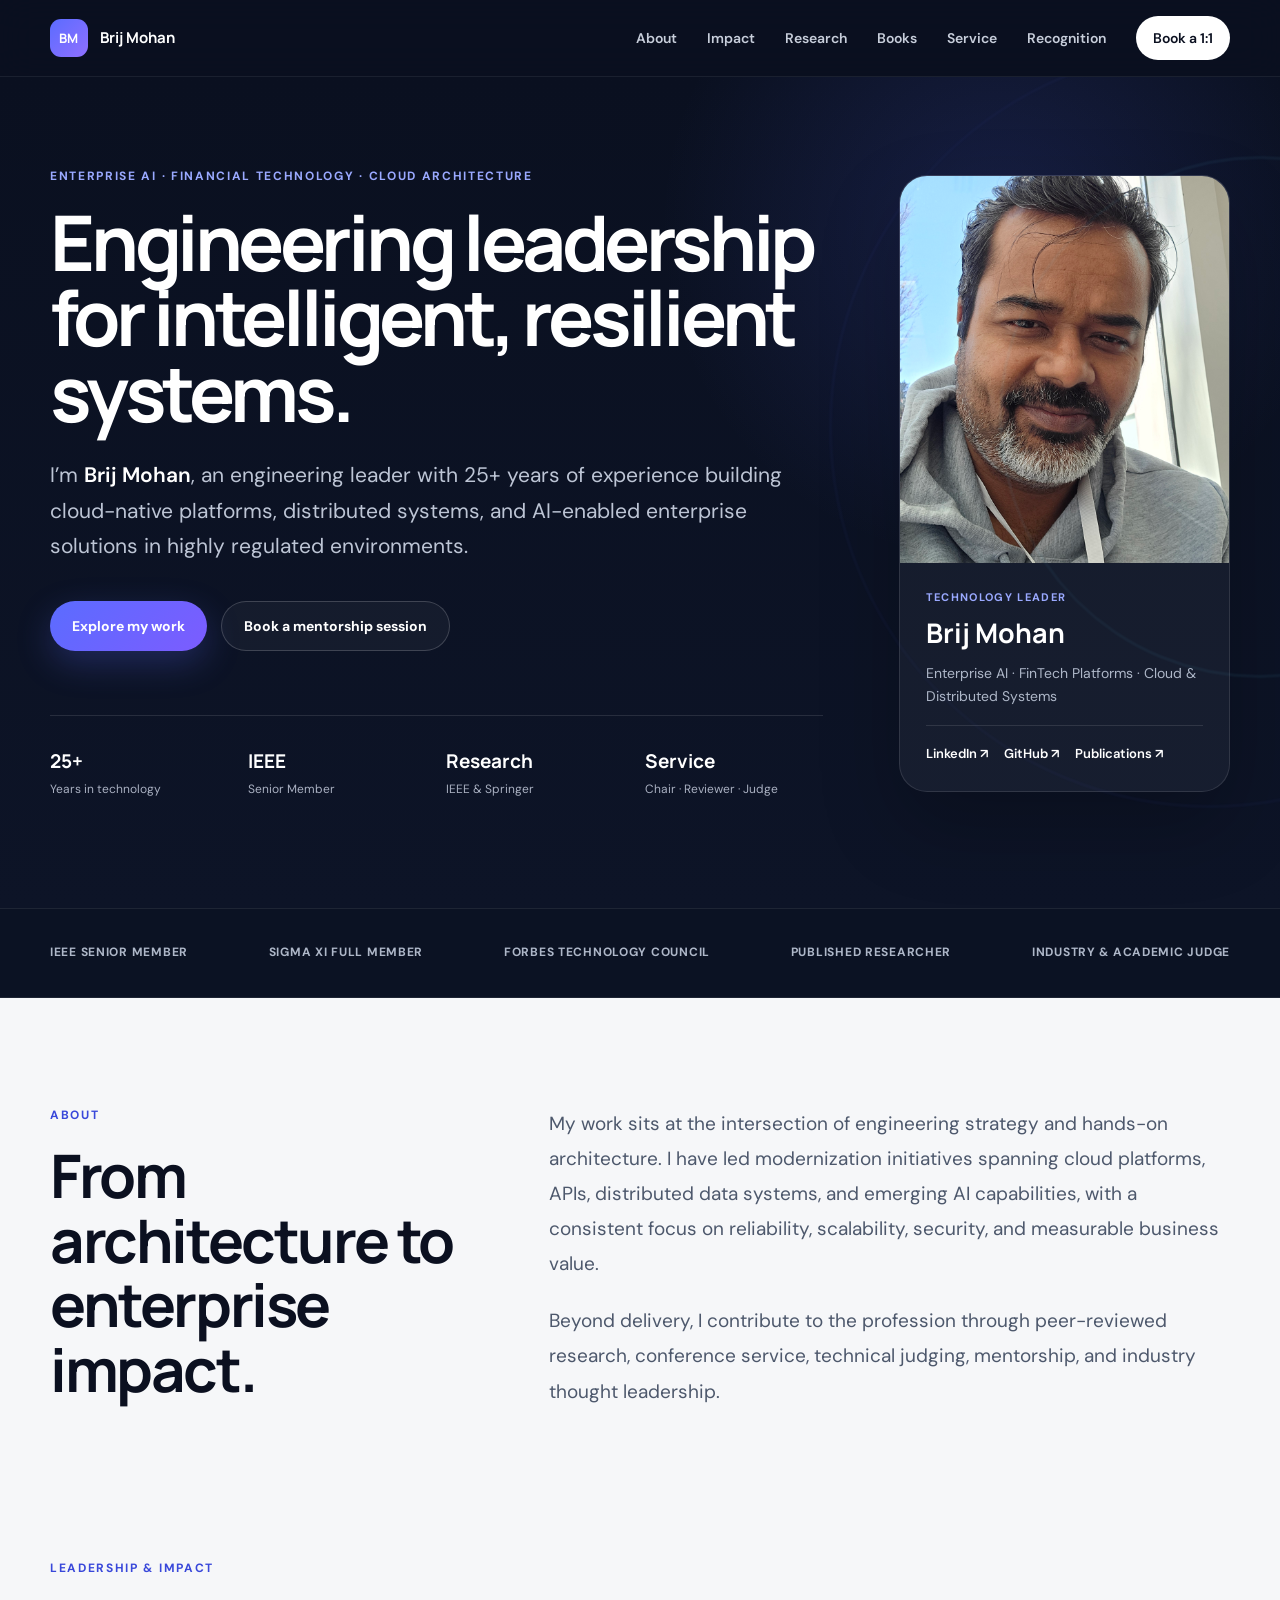
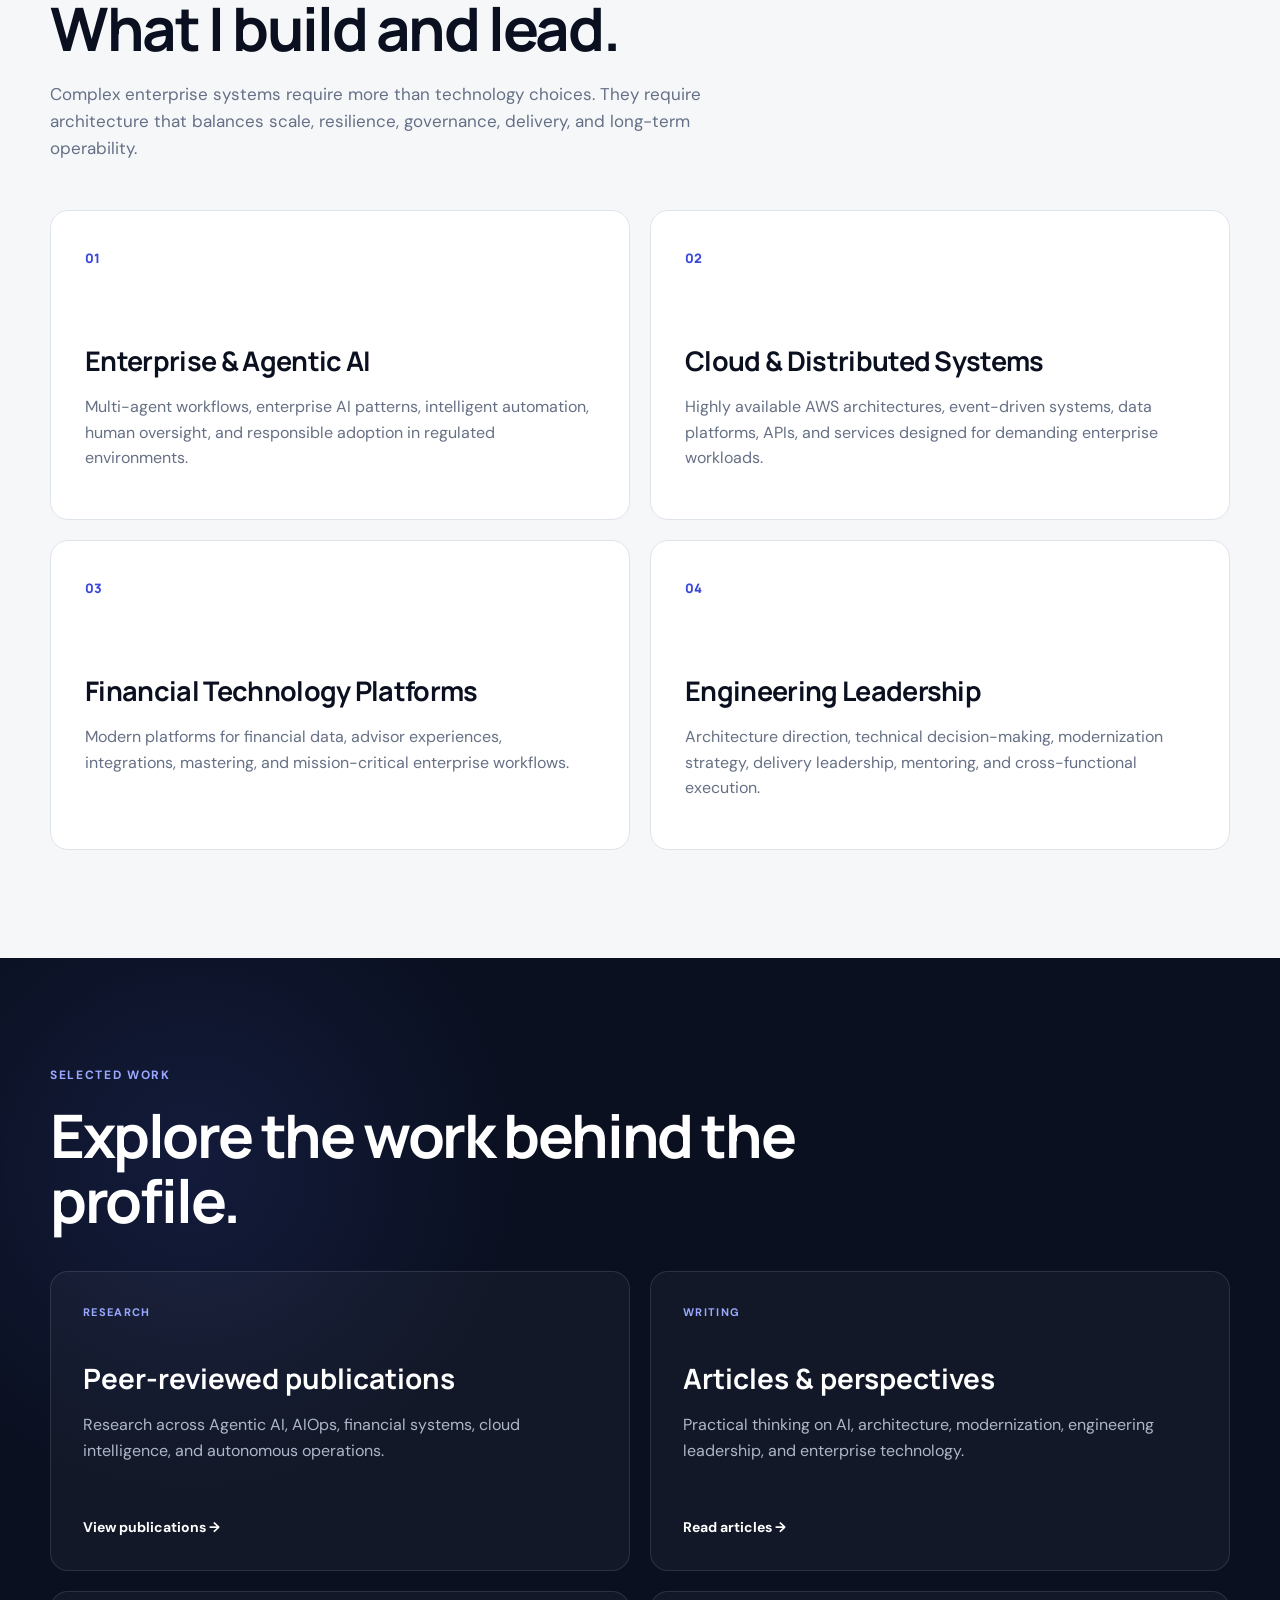
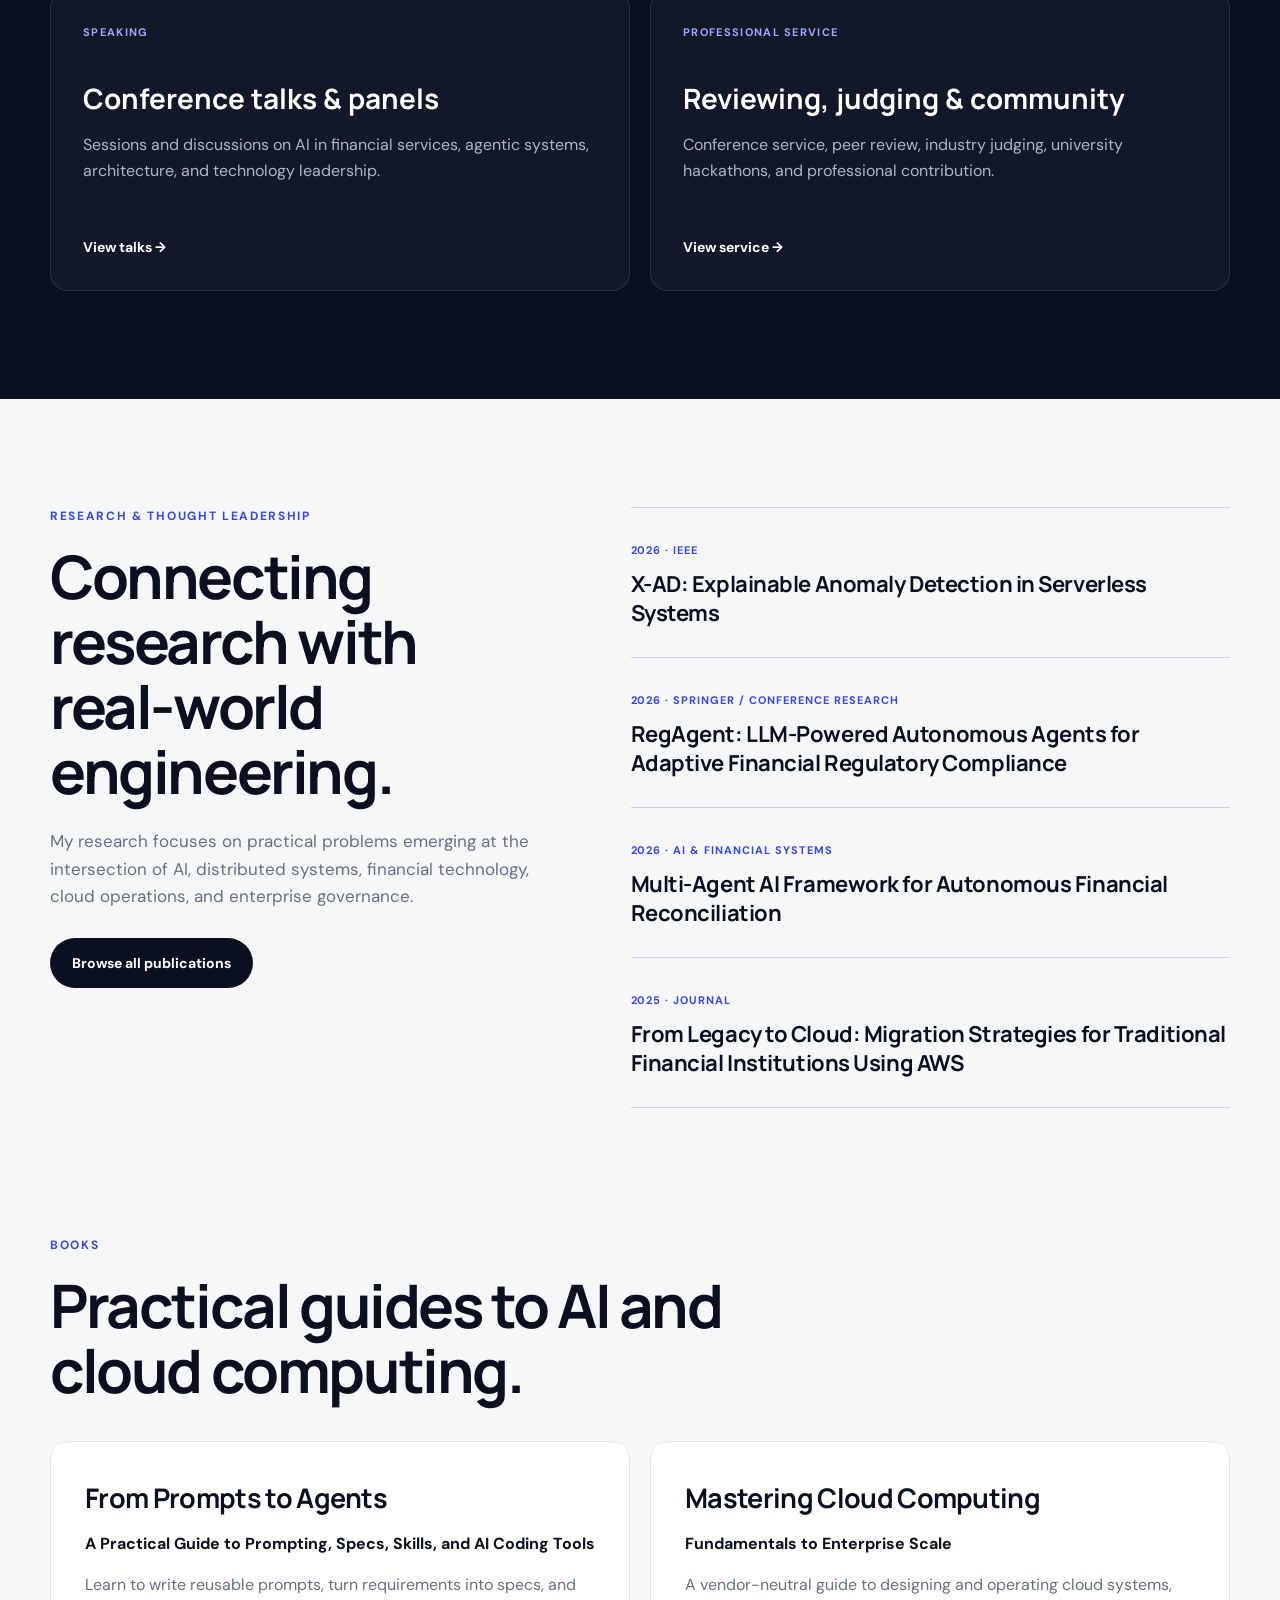
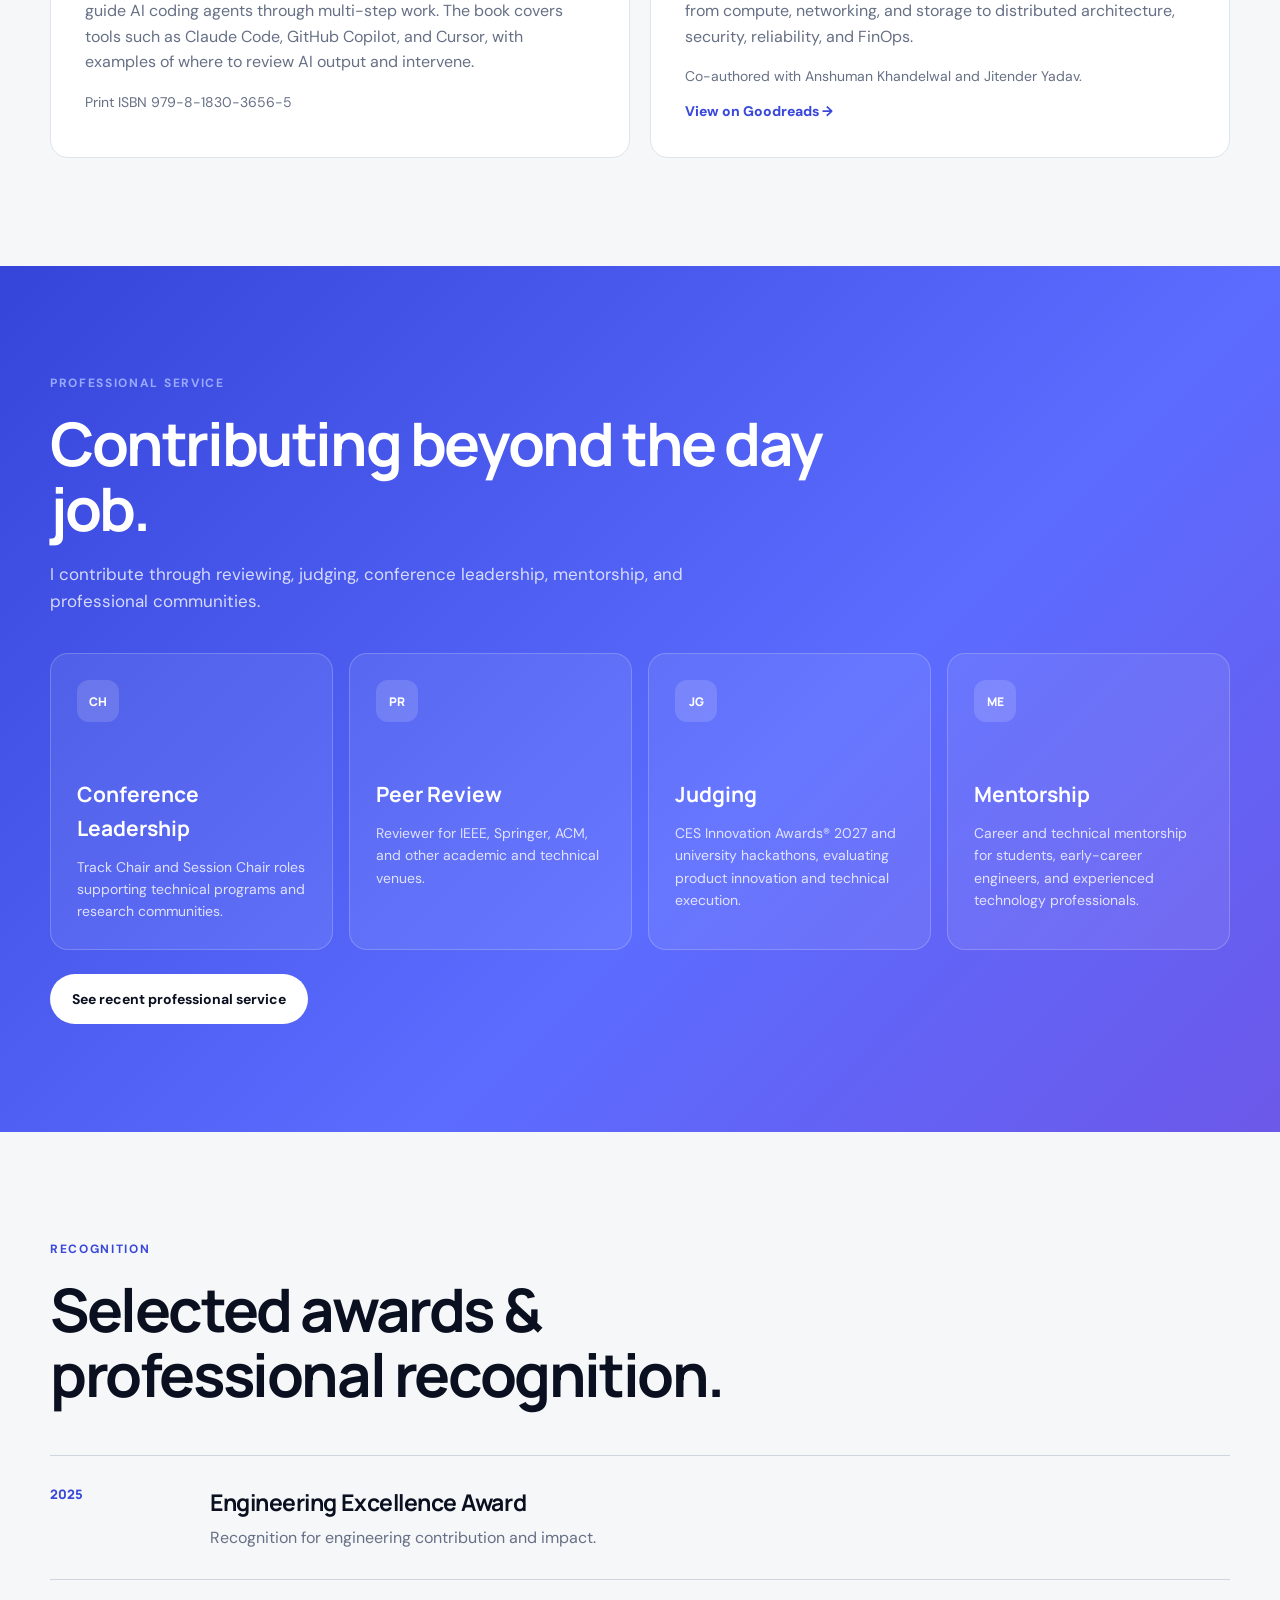
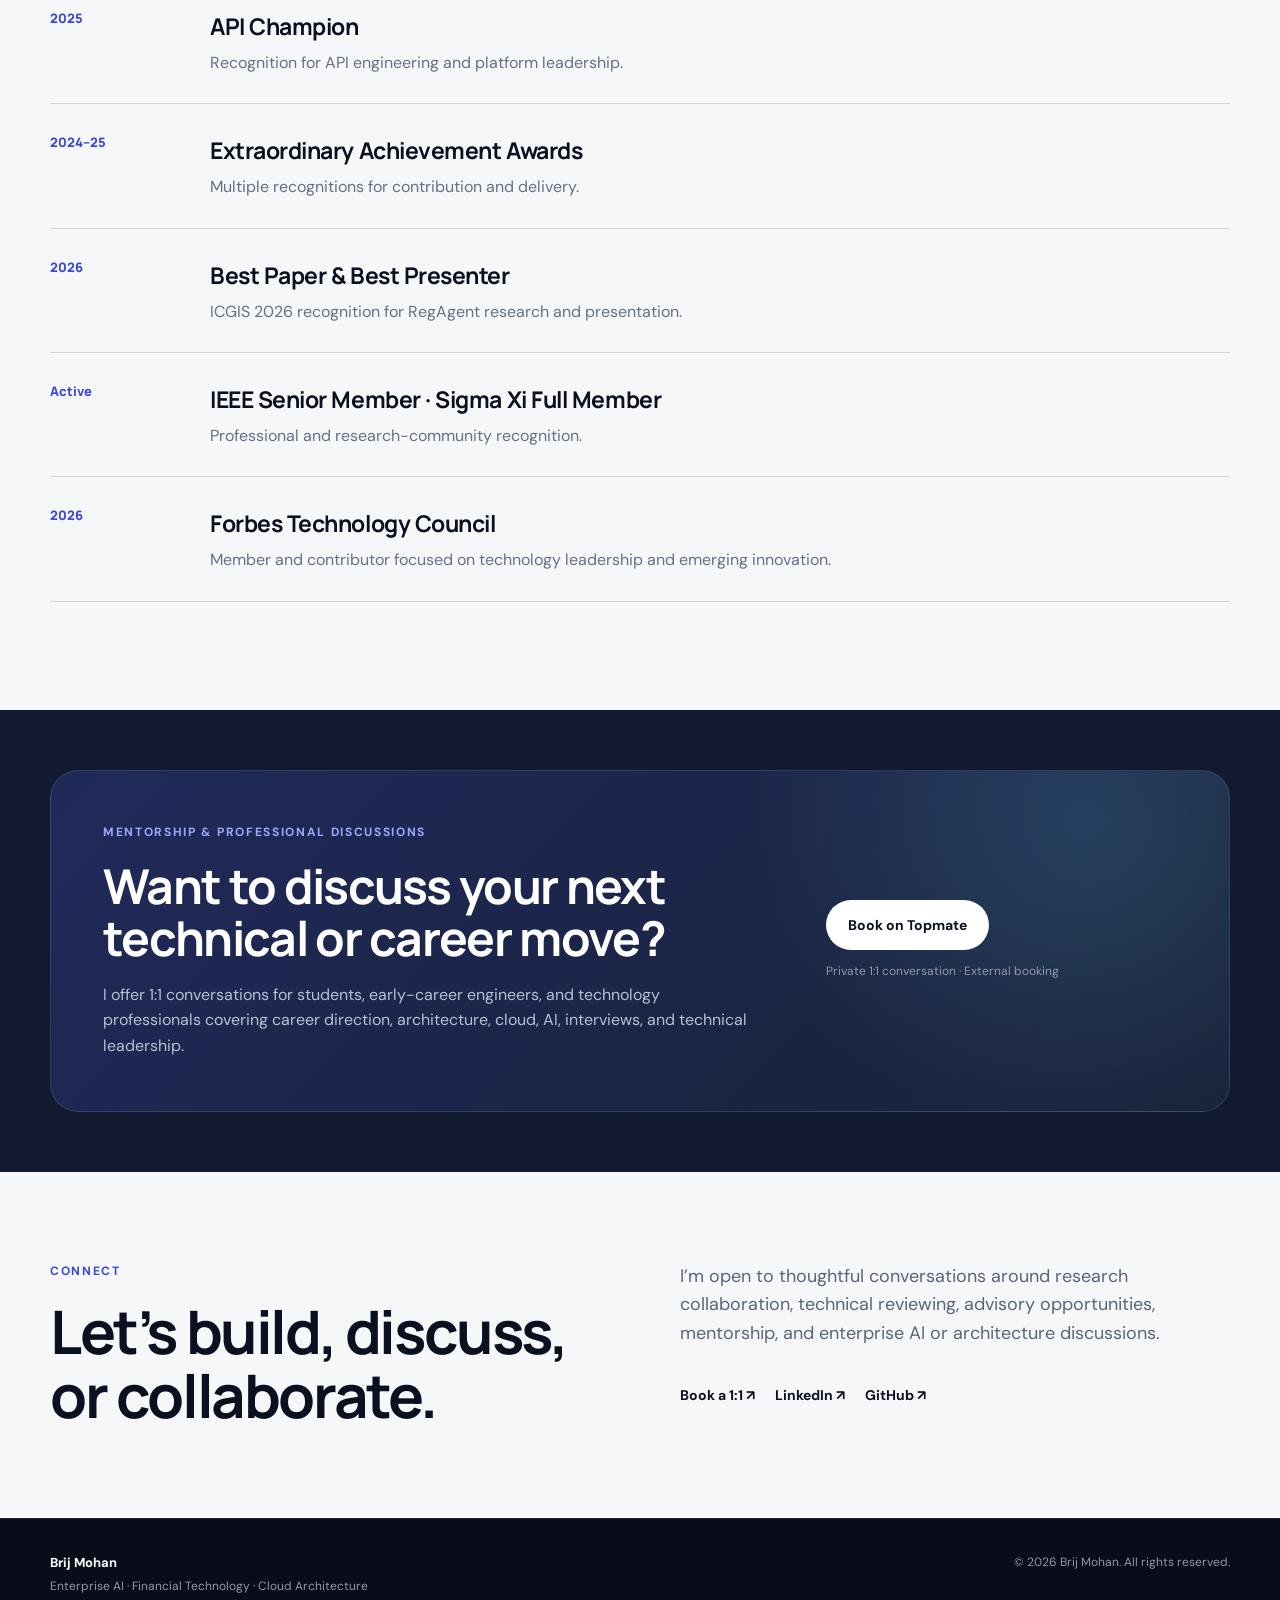
==== commit 08a4ae5d: "Add books and recent professional service to portfolio" ====
--- a/index.html
+++ b/index.html
@@ -37,6 +37,7 @@
         <a href="#about">About</a>
         <a href="#impact">Impact</a>
         <a href="#research">Research</a>
+        <a href="#books">Books</a>
         <a href="#service">Service</a>
         <a href="#recognition">Recognition</a>
         <a class="nav-cta" href="https://topmate.io/mohanbrij" target="_blank" rel="noopener noreferrer">Book a 1:1</a>
@@ -258,6 +259,30 @@
       </div>
     </section>
 
+    <section class="section section-light section-topless" id="books" aria-labelledby="books-title">
+      <div class="container">
+        <div class="section-heading compact-heading">
+          <p class="eyebrow eyebrow-dark">Books</p>
+          <h2 class="section-title dark-title" id="books-title">Practical guides to AI and cloud computing.</h2>
+        </div>
+        <div class="card-grid impact-grid">
+          <article class="feature-card book-card">
+            <h3>From Prompts to Agents</h3>
+            <p class="book-subtitle">A Practical Guide to Prompting, Specs, Skills, and AI Coding Tools</p>
+            <p>Learn to write reusable prompts, turn requirements into specs, and guide AI coding agents through multi-step work. The book covers tools such as Claude Code, GitHub Copilot, and Cursor, with examples of where to review AI output and intervene.</p>
+            <p class="book-detail">Print ISBN 979-8-1830-3656-5</p>
+          </article>
+          <article class="feature-card book-card">
+            <h3>Mastering Cloud Computing</h3>
+            <p class="book-subtitle">Fundamentals to Enterprise Scale</p>
+            <p>A vendor-neutral guide to designing and operating cloud systems, from compute, networking, and storage to distributed architecture, security, reliability, and FinOps.</p>
+            <p class="book-detail">Co-authored with Anshuman Khandelwal and Jitender Yadav.</p>
+            <a class="inline-link" href="https://www.goodreads.com/book/show/253694104-mastering-cloud-computing">View on Goodreads →</a>
+          </article>
+        </div>
+      </div>
+    </section>
+
     <section class="section section-accent" id="service">
       <div class="container">
         <div class="section-heading compact-heading">
@@ -282,13 +307,16 @@
           <article>
             <span class="service-icon">JG</span>
             <h3>Judging</h3>
-            <p>Industry awards and university hackathons spanning product innovation, engineering, and AI.</p>
+            <p>CES Innovation Awards® 2027 and university hackathons, evaluating product innovation and technical execution.</p>
           </article>
           <article>
             <span class="service-icon">ME</span>
             <h3>Mentorship</h3>
             <p>Career and technical mentorship for students, early-career engineers, and experienced technology professionals.</p>
           </article>
+        </div>
+        <div class="service-actions">
+          <a class="button button-light" href="judging/#recent-service">See recent professional service</a>
         </div>
       </div>
     </section>
--- a/style.css
+++ b/style.css
@@ -327,7 +327,7 @@
   width: 100%;
   height: 100%;
   object-fit: cover;
-  object-position: center top;
+  object-position: center;
 }
 
 .profile-card-body {
@@ -489,6 +489,26 @@
   color: #667085;
 }
 
+.book-card {
+  min-height: auto;
+}
+
+.book-card .book-subtitle {
+  margin-bottom: 16px;
+  color: var(--ink);
+  font-weight: 700;
+}
+
+.book-card .book-detail {
+  margin-top: 16px;
+  font-size: 14px;
+}
+
+.book-card .inline-link {
+  display: inline-block;
+  margin-top: 12px;
+}
+
 .section-dark {
   background:
     radial-gradient(circle at 15% 20%, rgba(91, 108, 255, 0.12), transparent 24%),
@@ -626,6 +646,15 @@
   margin: 0;
   color: rgba(255, 255, 255, 0.8);
   font-size: 14px;
+}
+
+.service-actions {
+  margin-top: 24px;
+}
+
+#books,
+#recent-service {
+  scroll-margin-top: 76px;
 }
 
 .recognition-list {
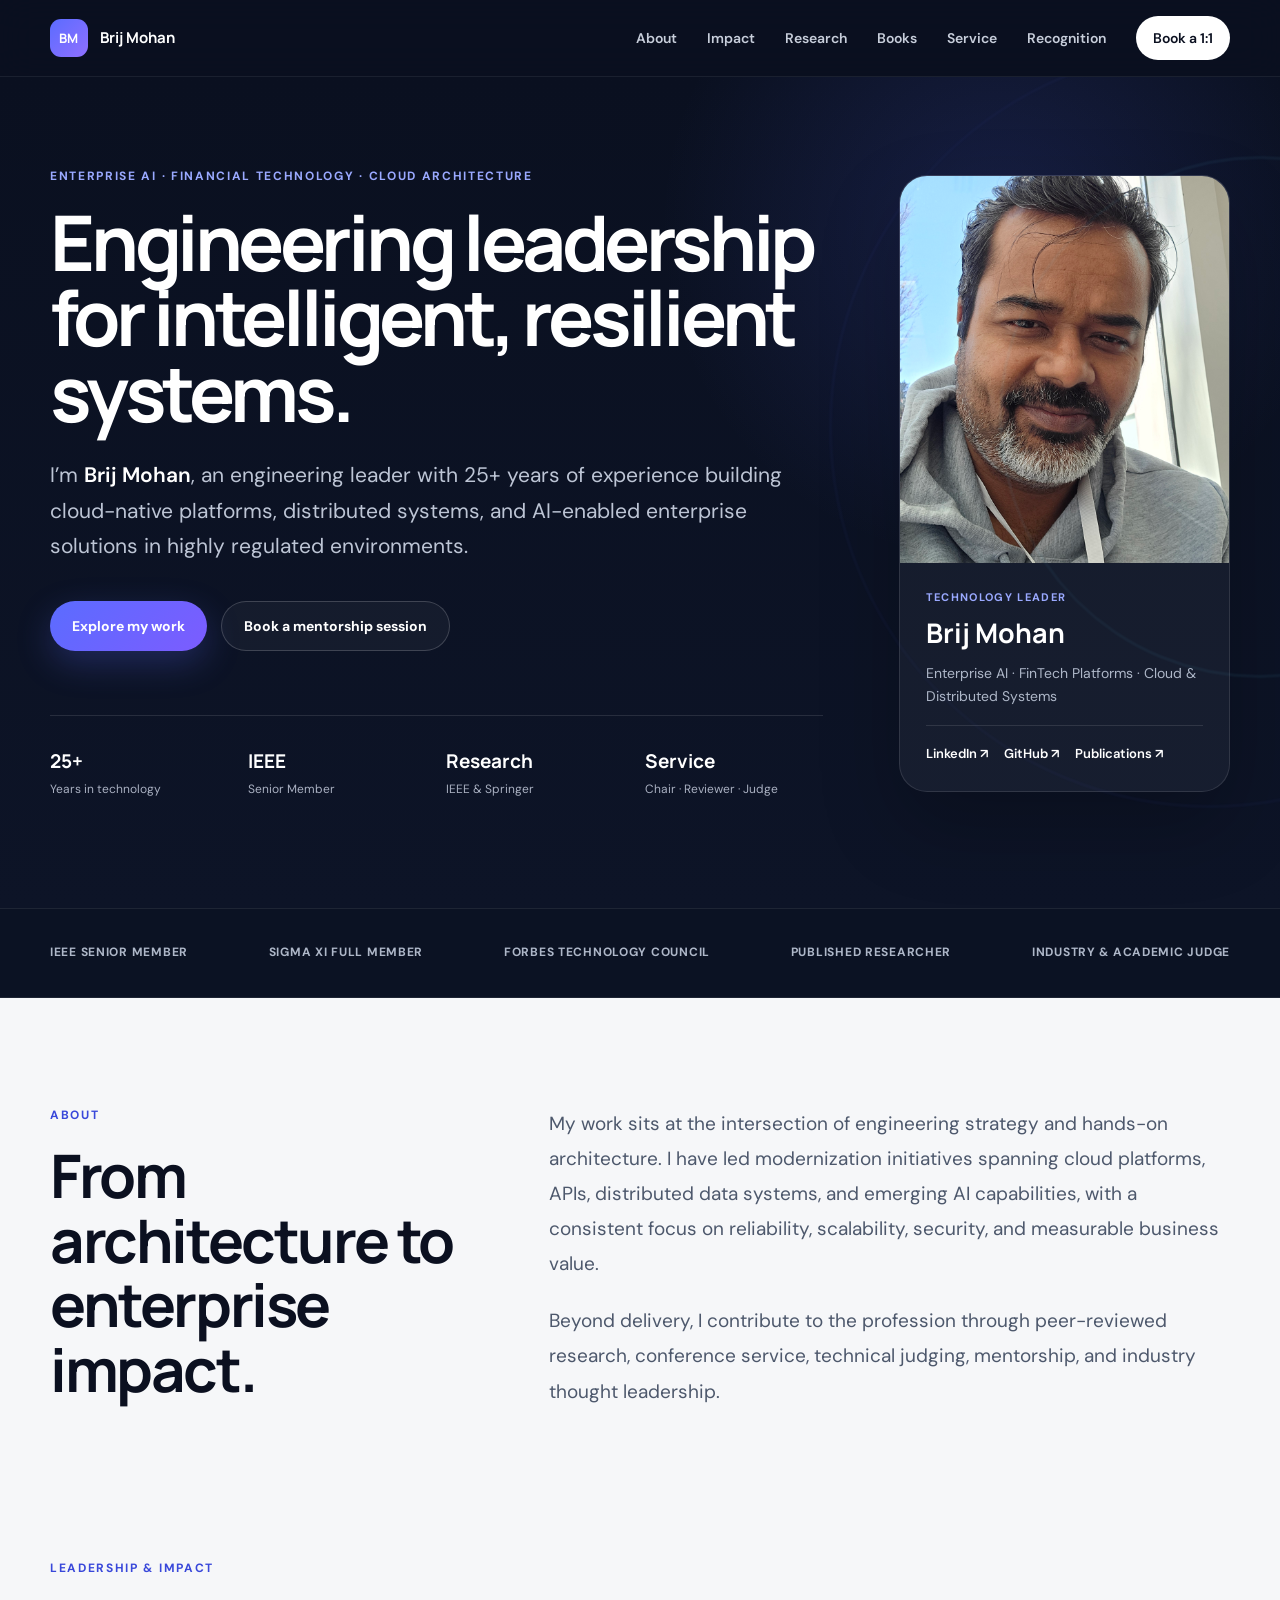
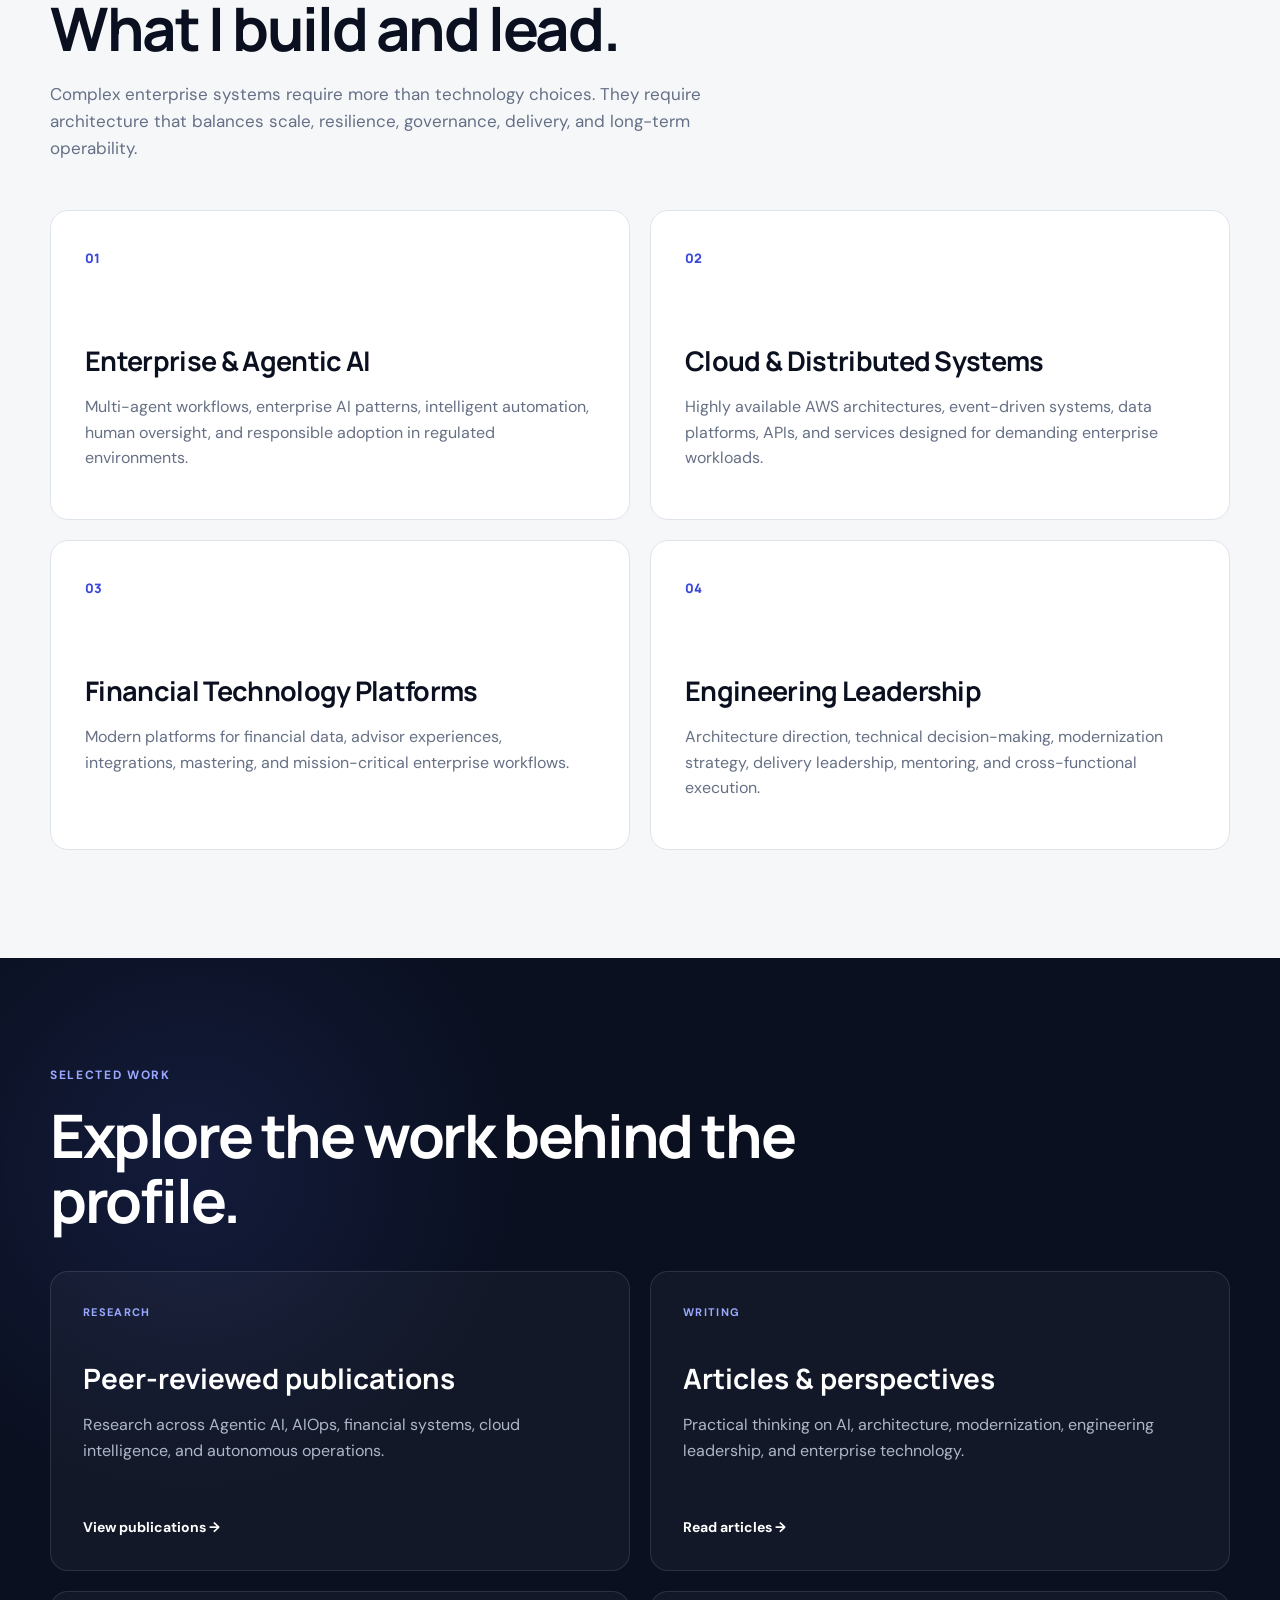
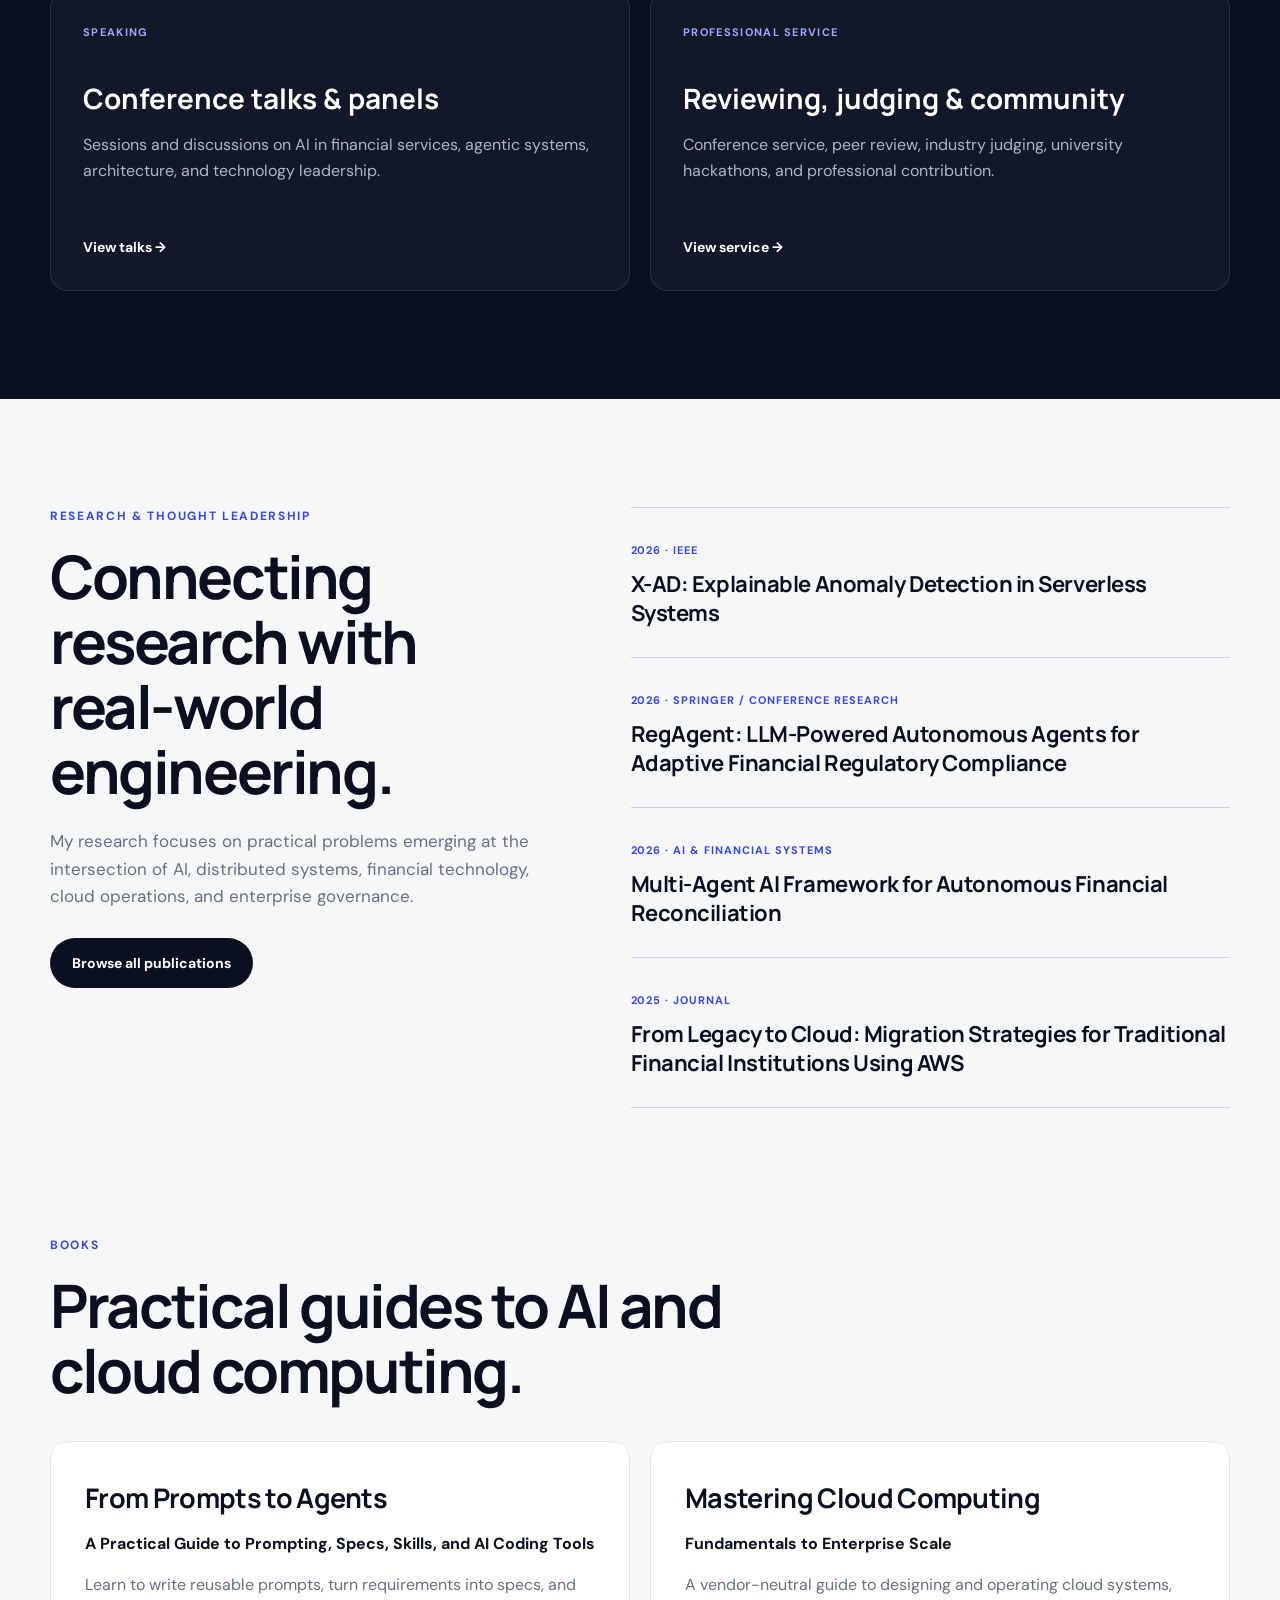
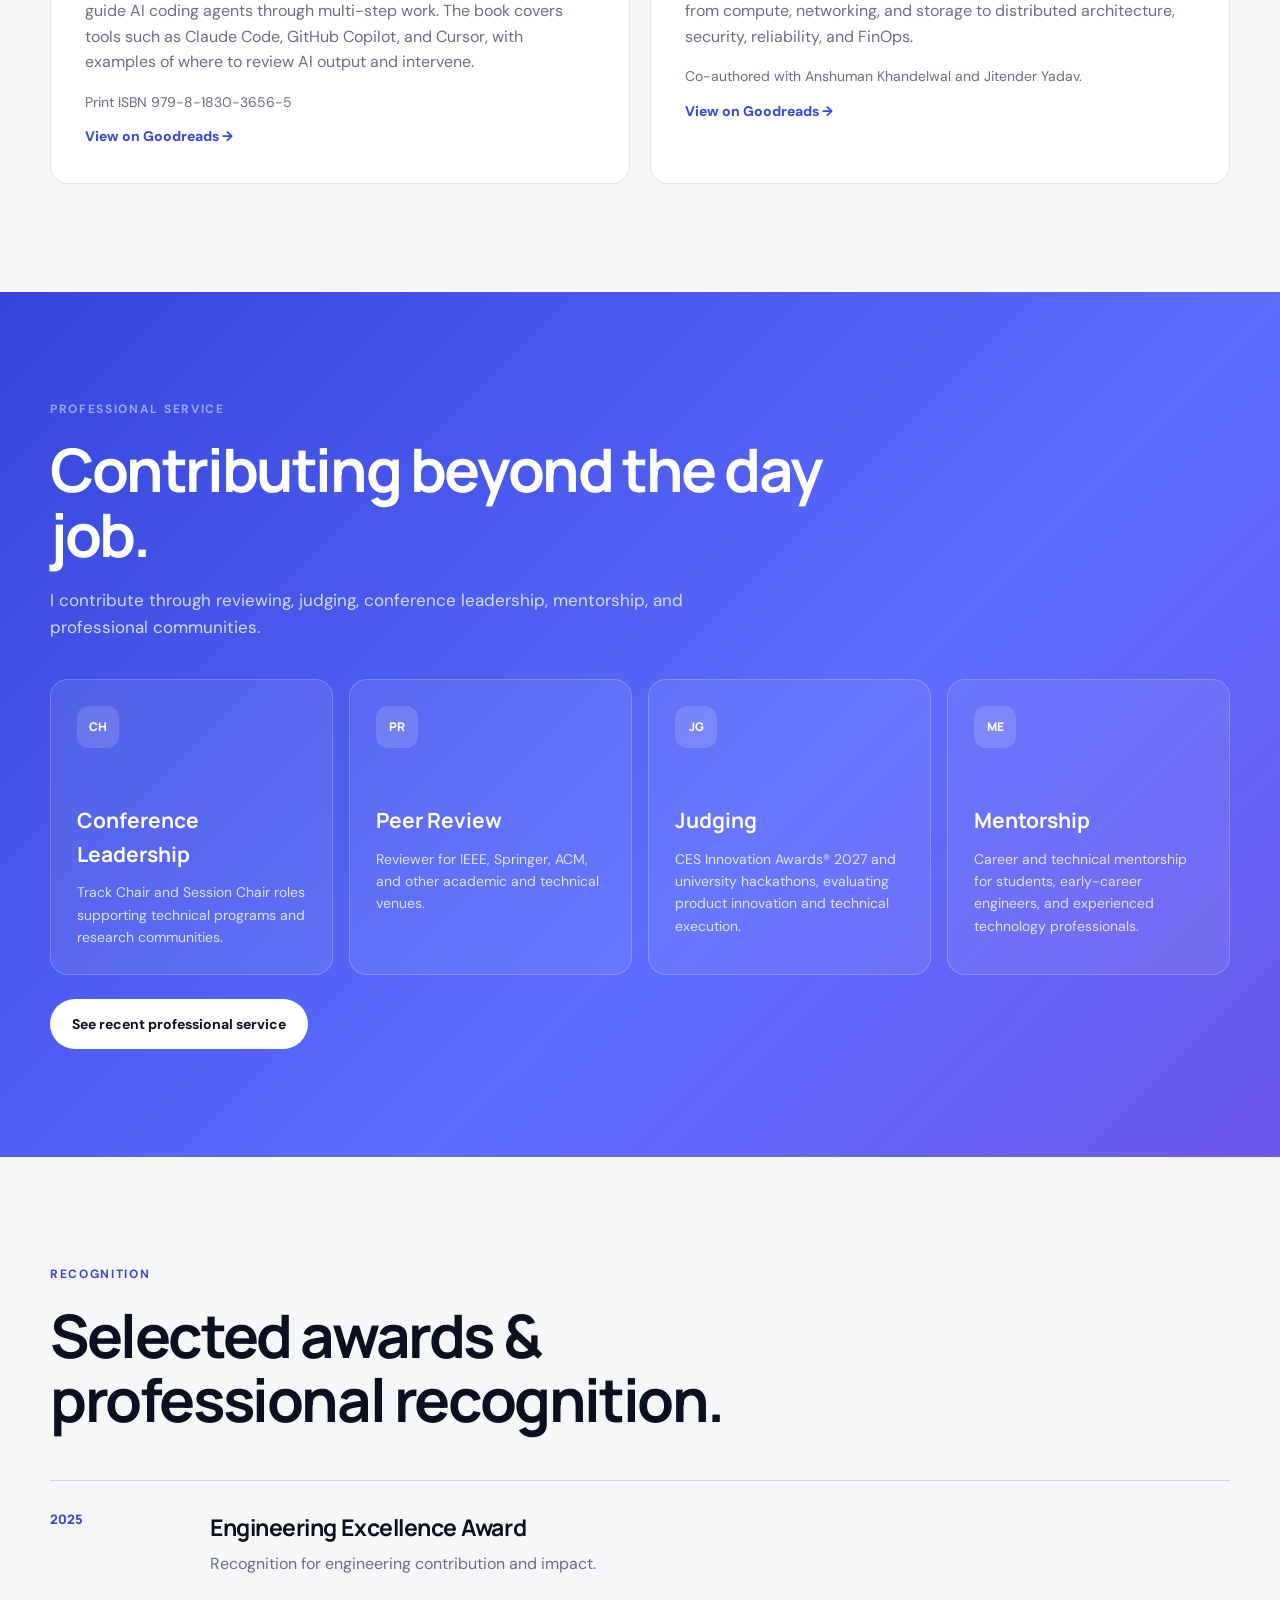
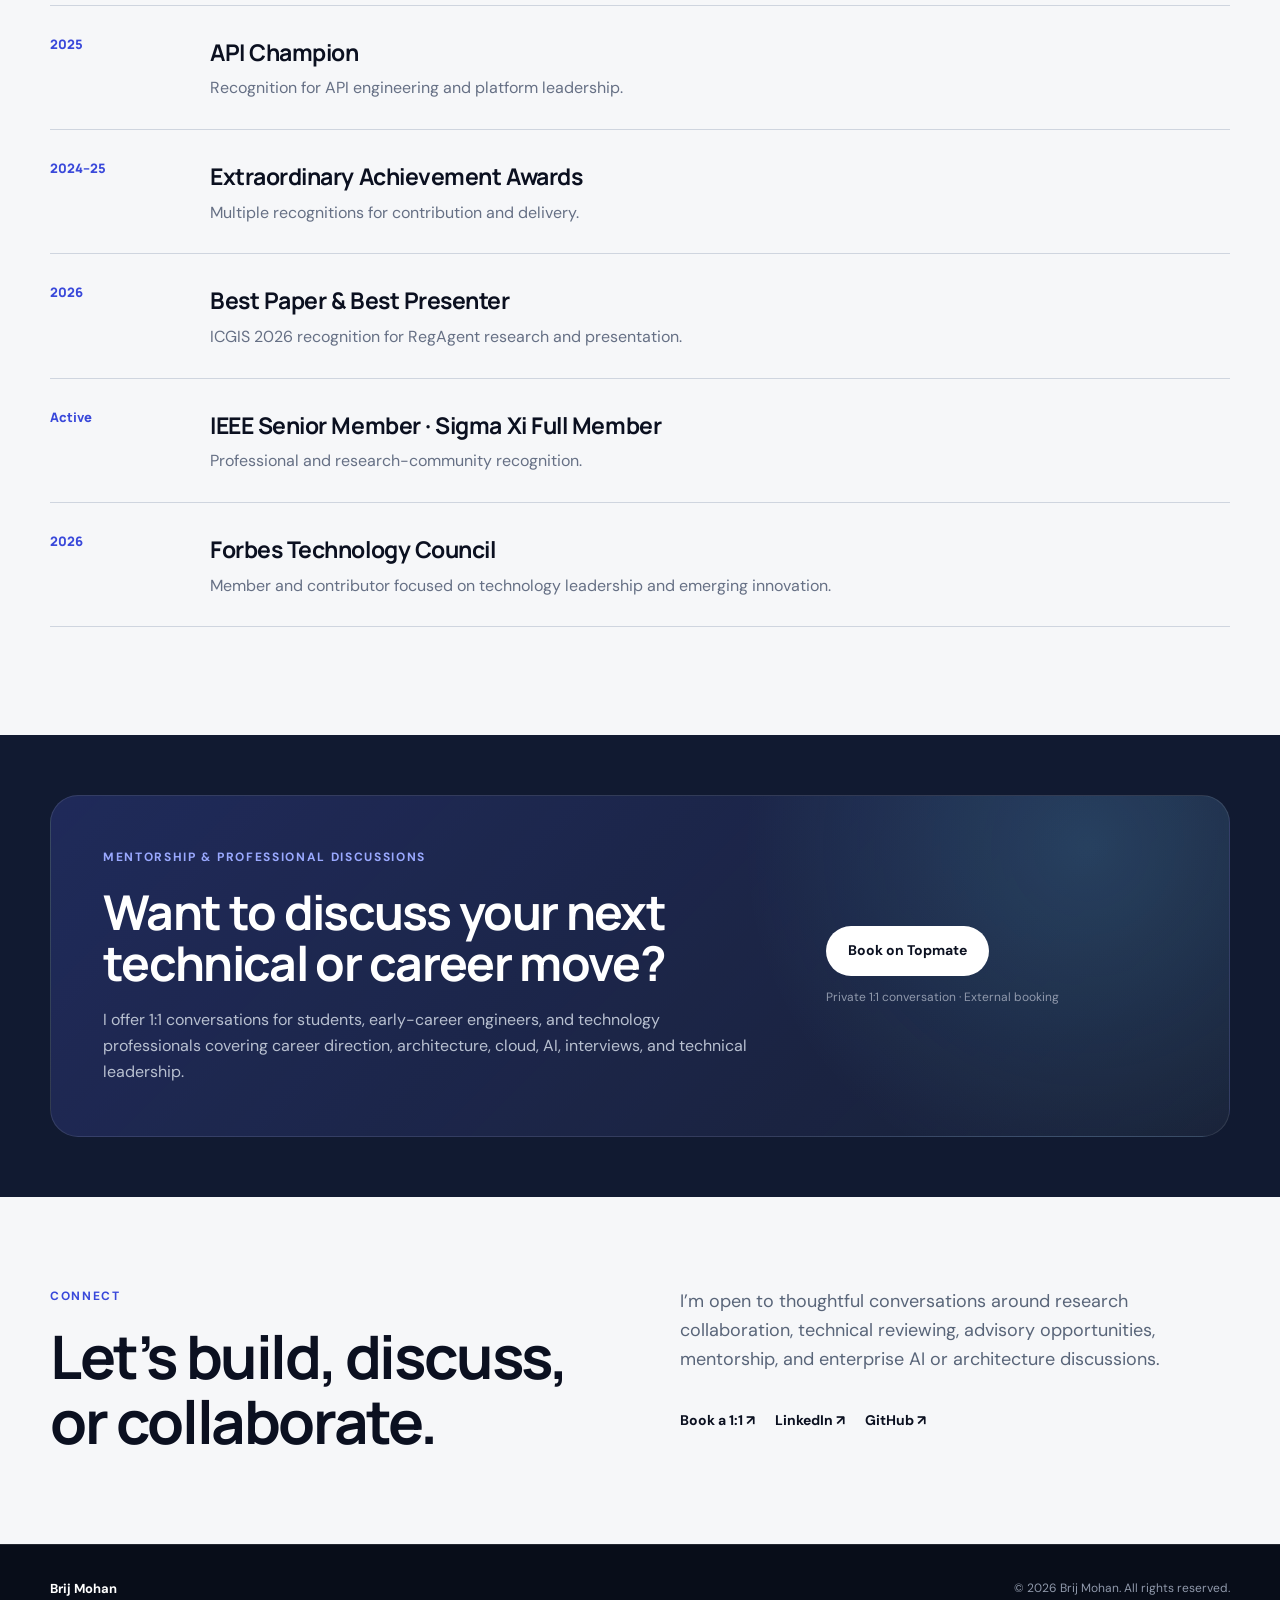
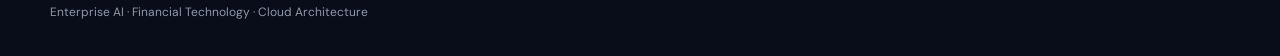
==== commit a0c18a63: "Link From Prompts to Agents to Goodreads" ====
--- a/index.html
+++ b/index.html
@@ -271,6 +271,7 @@
             <p class="book-subtitle">A Practical Guide to Prompting, Specs, Skills, and AI Coding Tools</p>
             <p>Learn to write reusable prompts, turn requirements into specs, and guide AI coding agents through multi-step work. The book covers tools such as Claude Code, GitHub Copilot, and Cursor, with examples of where to review AI output and intervene.</p>
             <p class="book-detail">Print ISBN 979-8-1830-3656-5</p>
+            <a class="inline-link" href="https://www.goodreads.com/book/show/262889424-from-prompts-to-agents">View on Goodreads →</a>
           </article>
           <article class="feature-card book-card">
             <h3>Mastering Cloud Computing</h3>
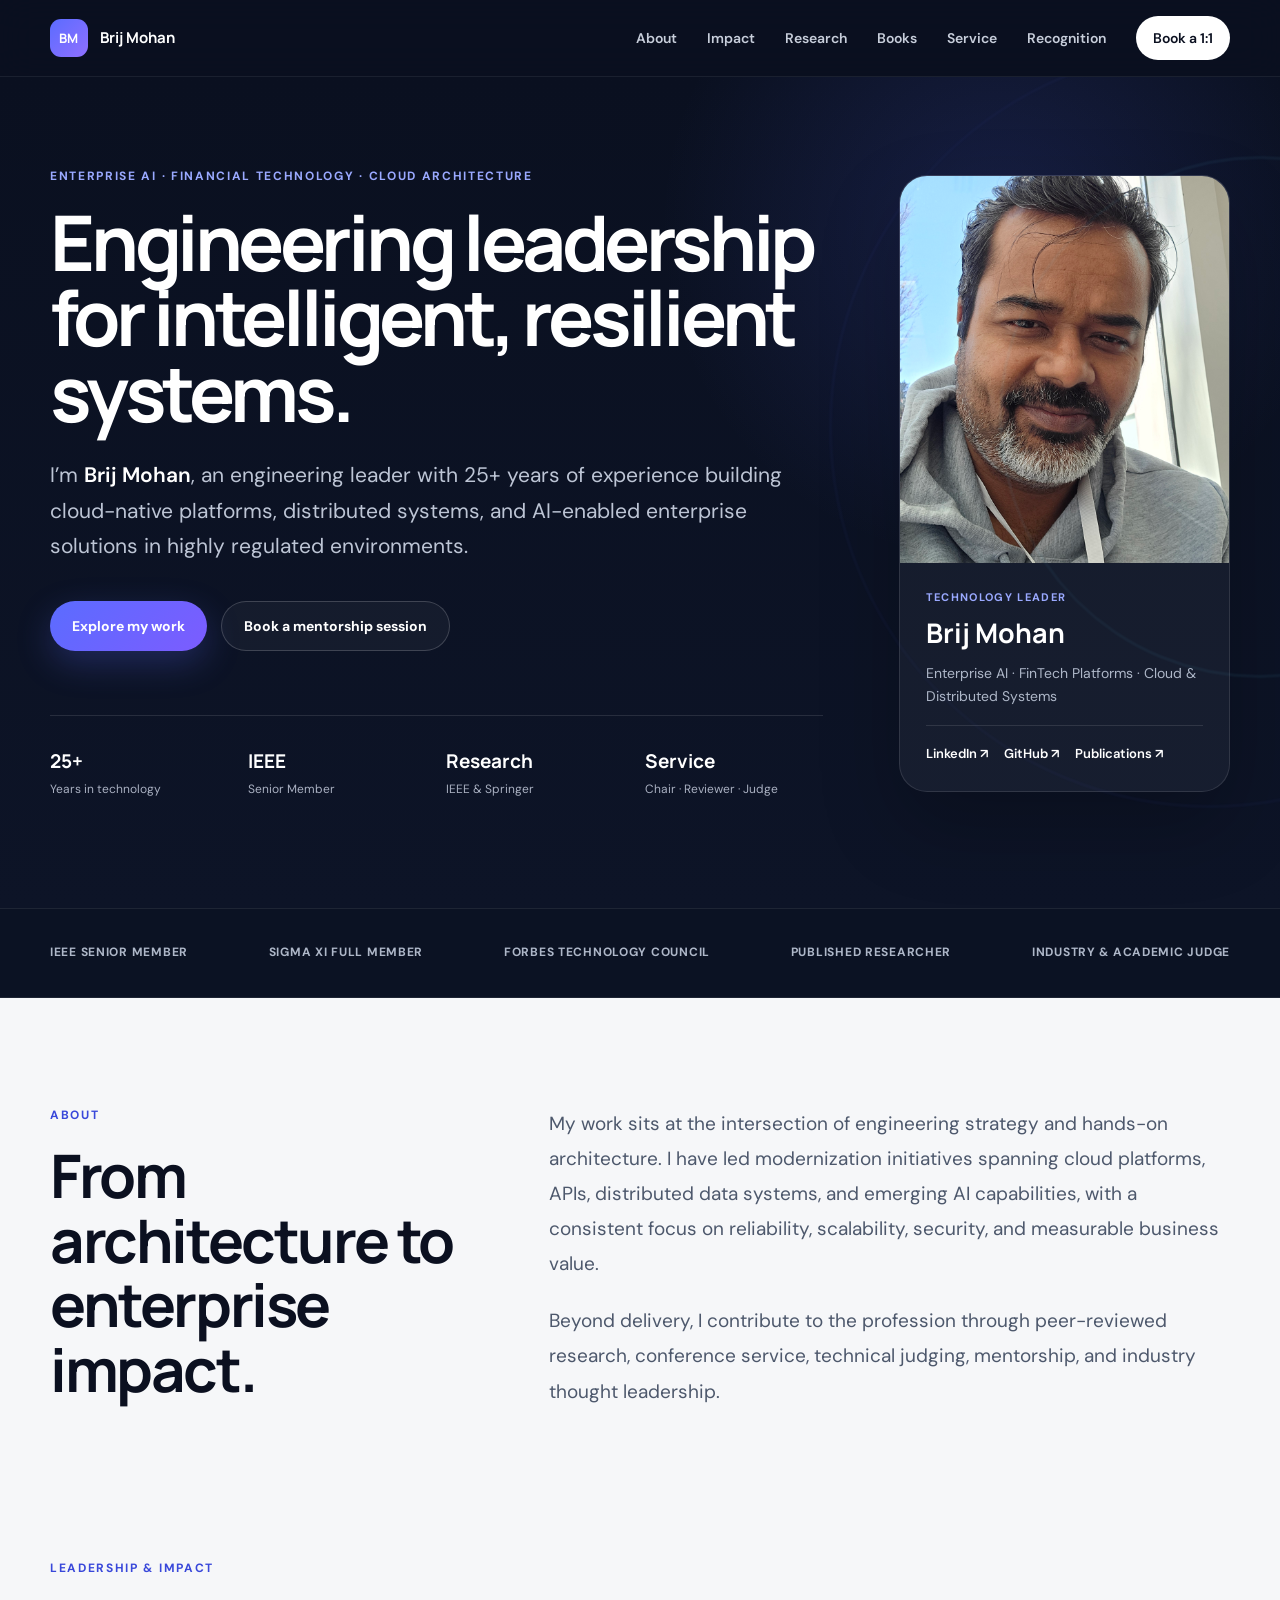
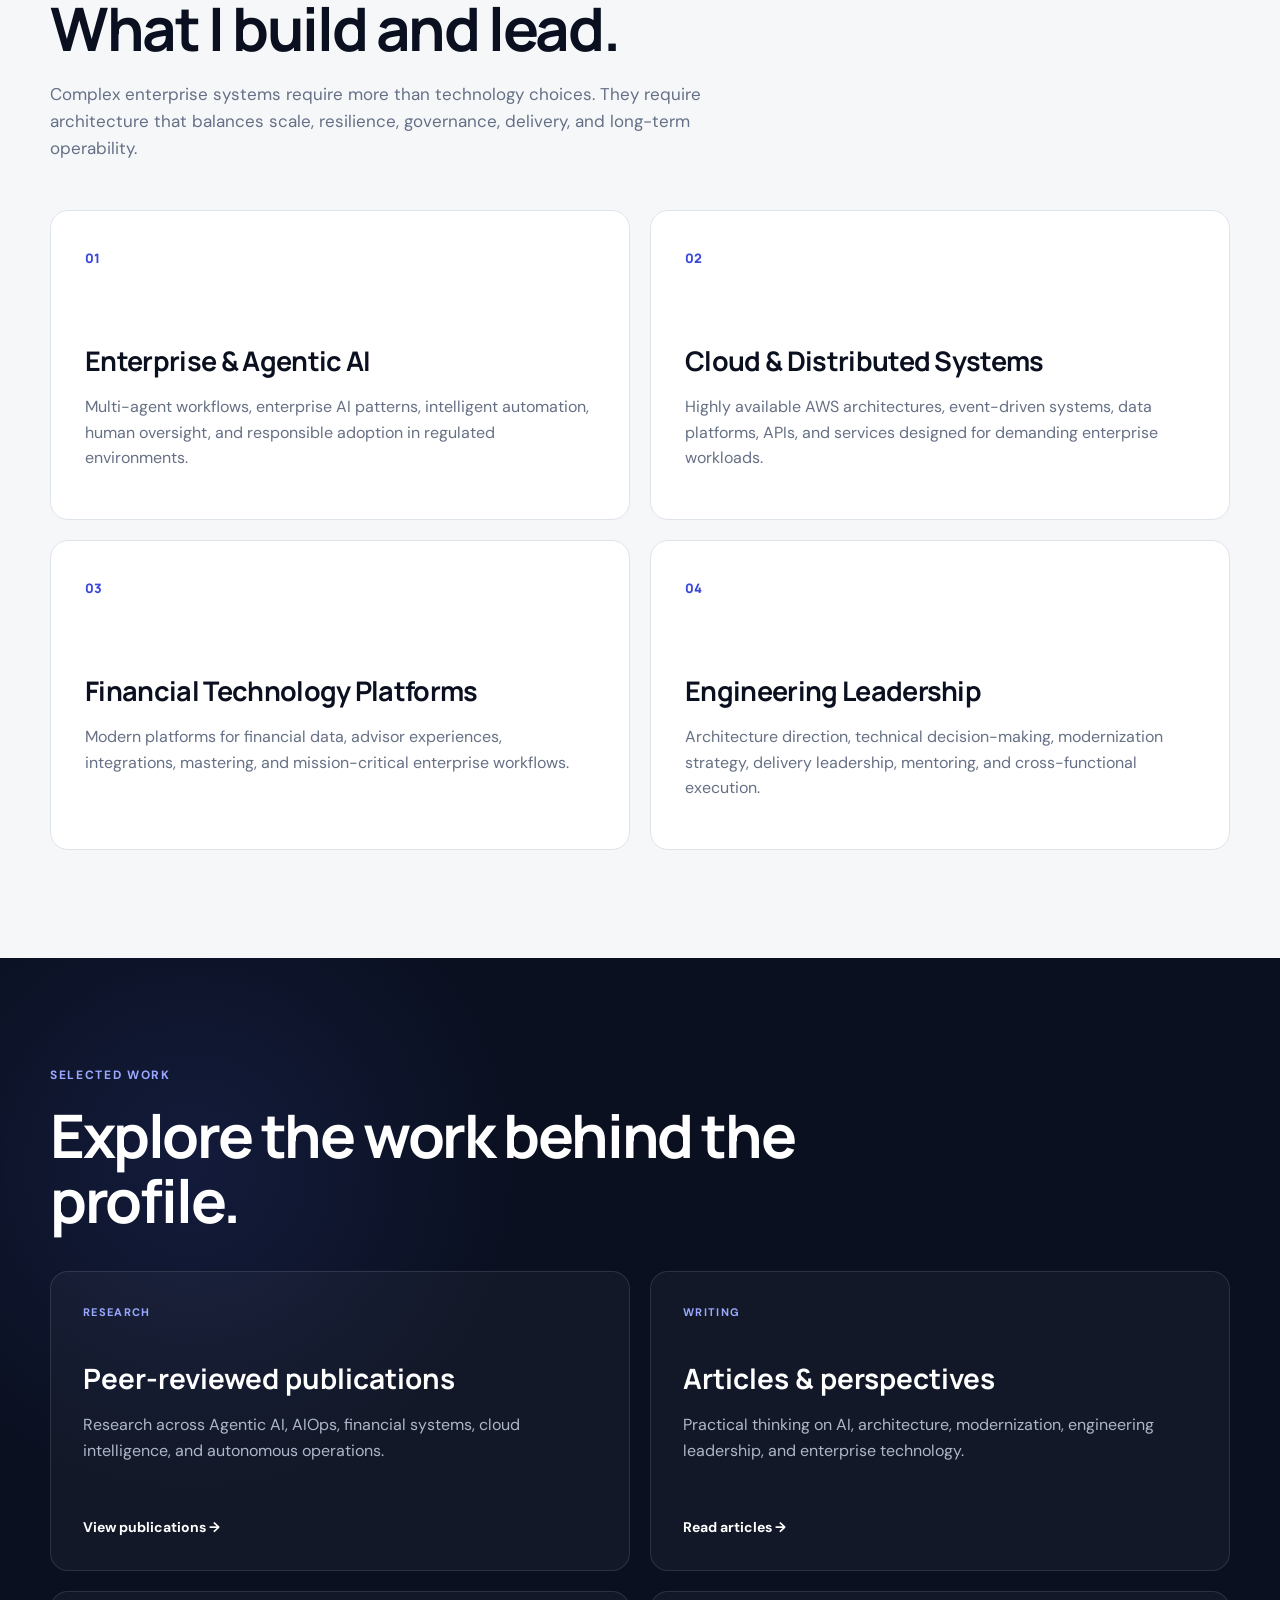
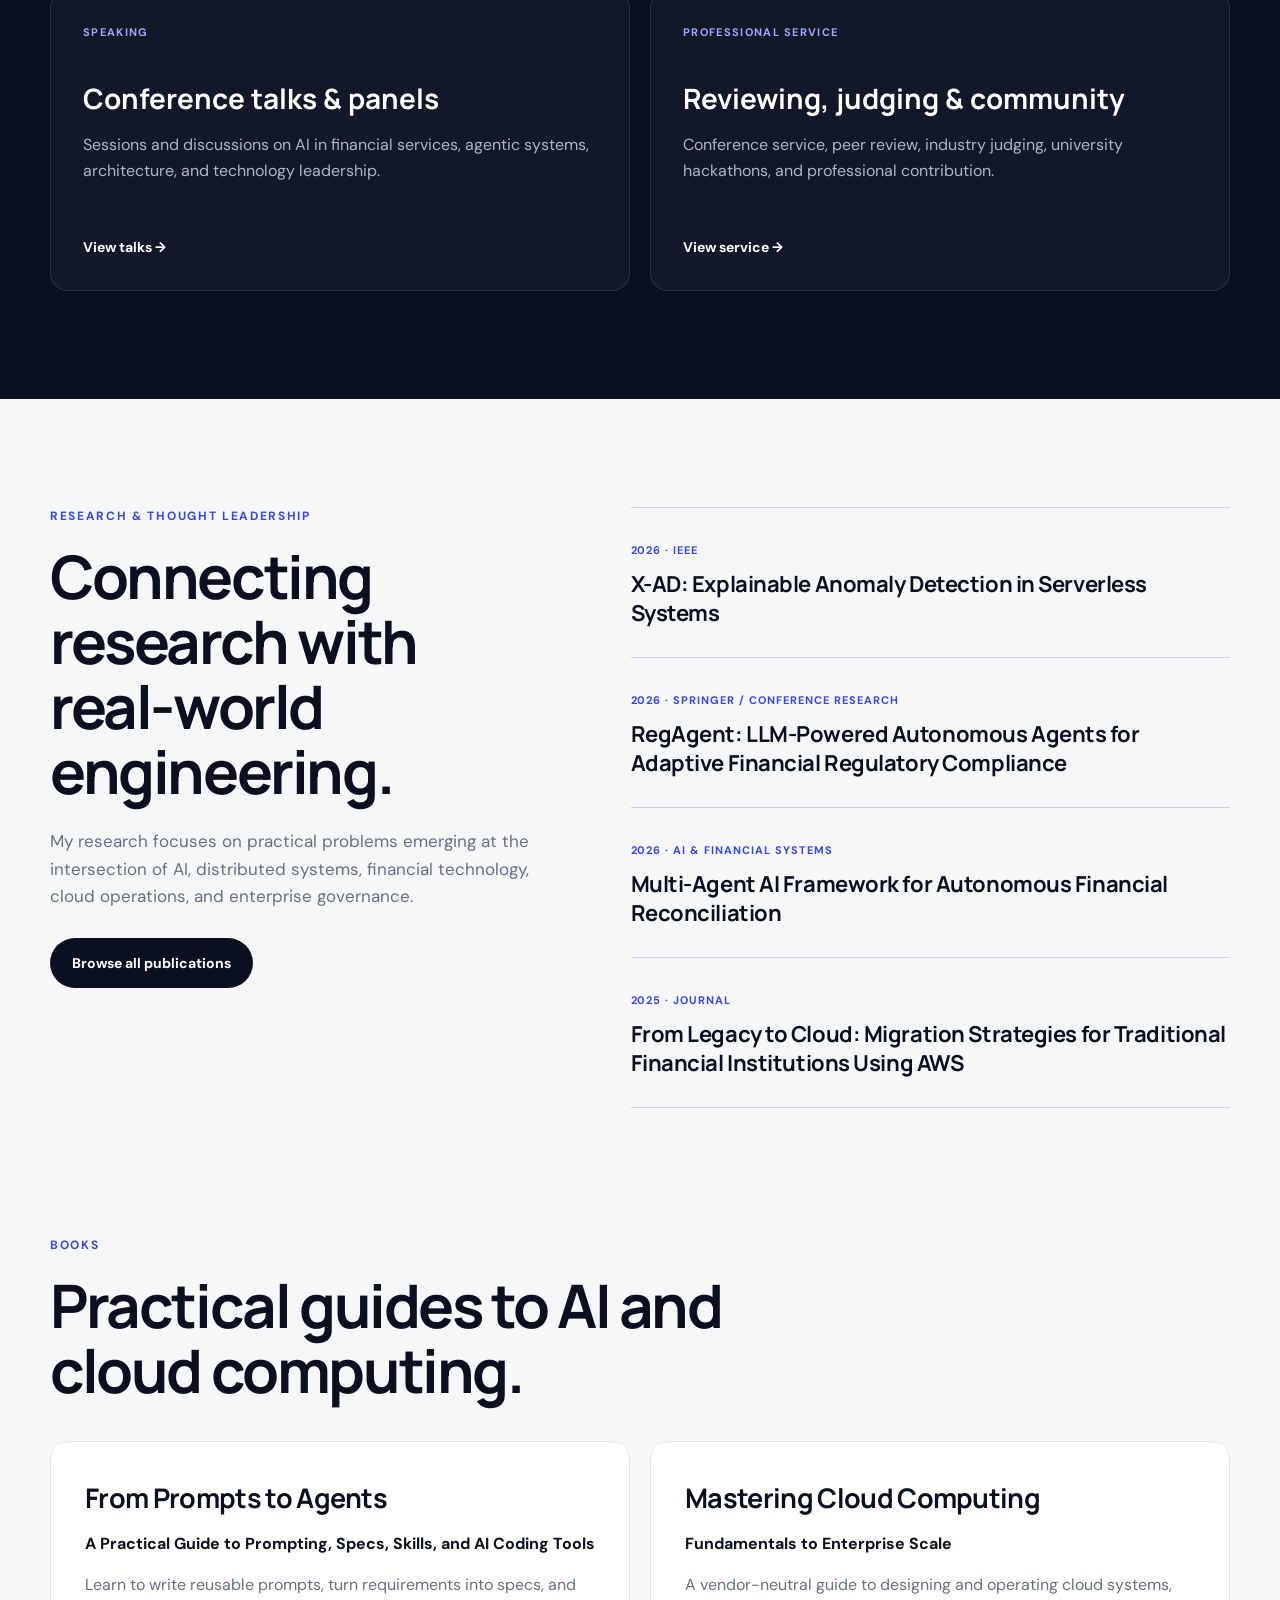
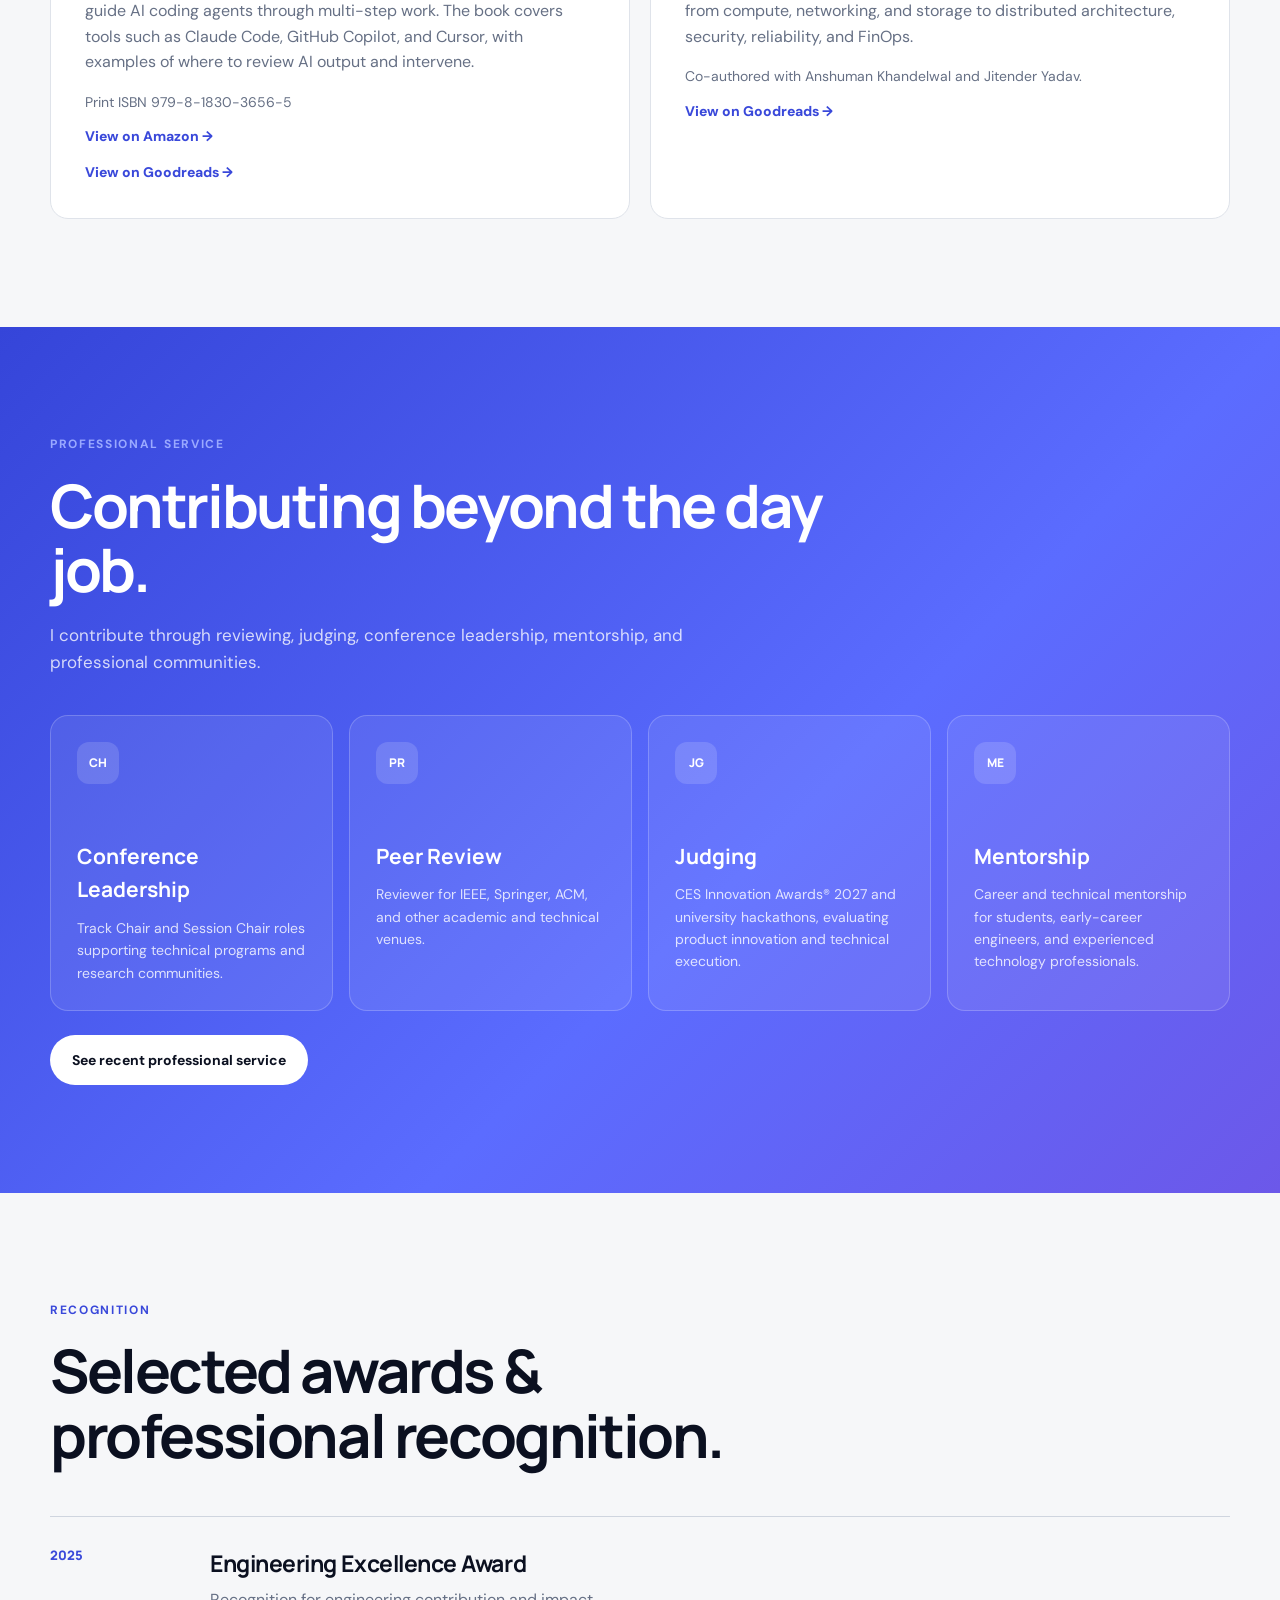
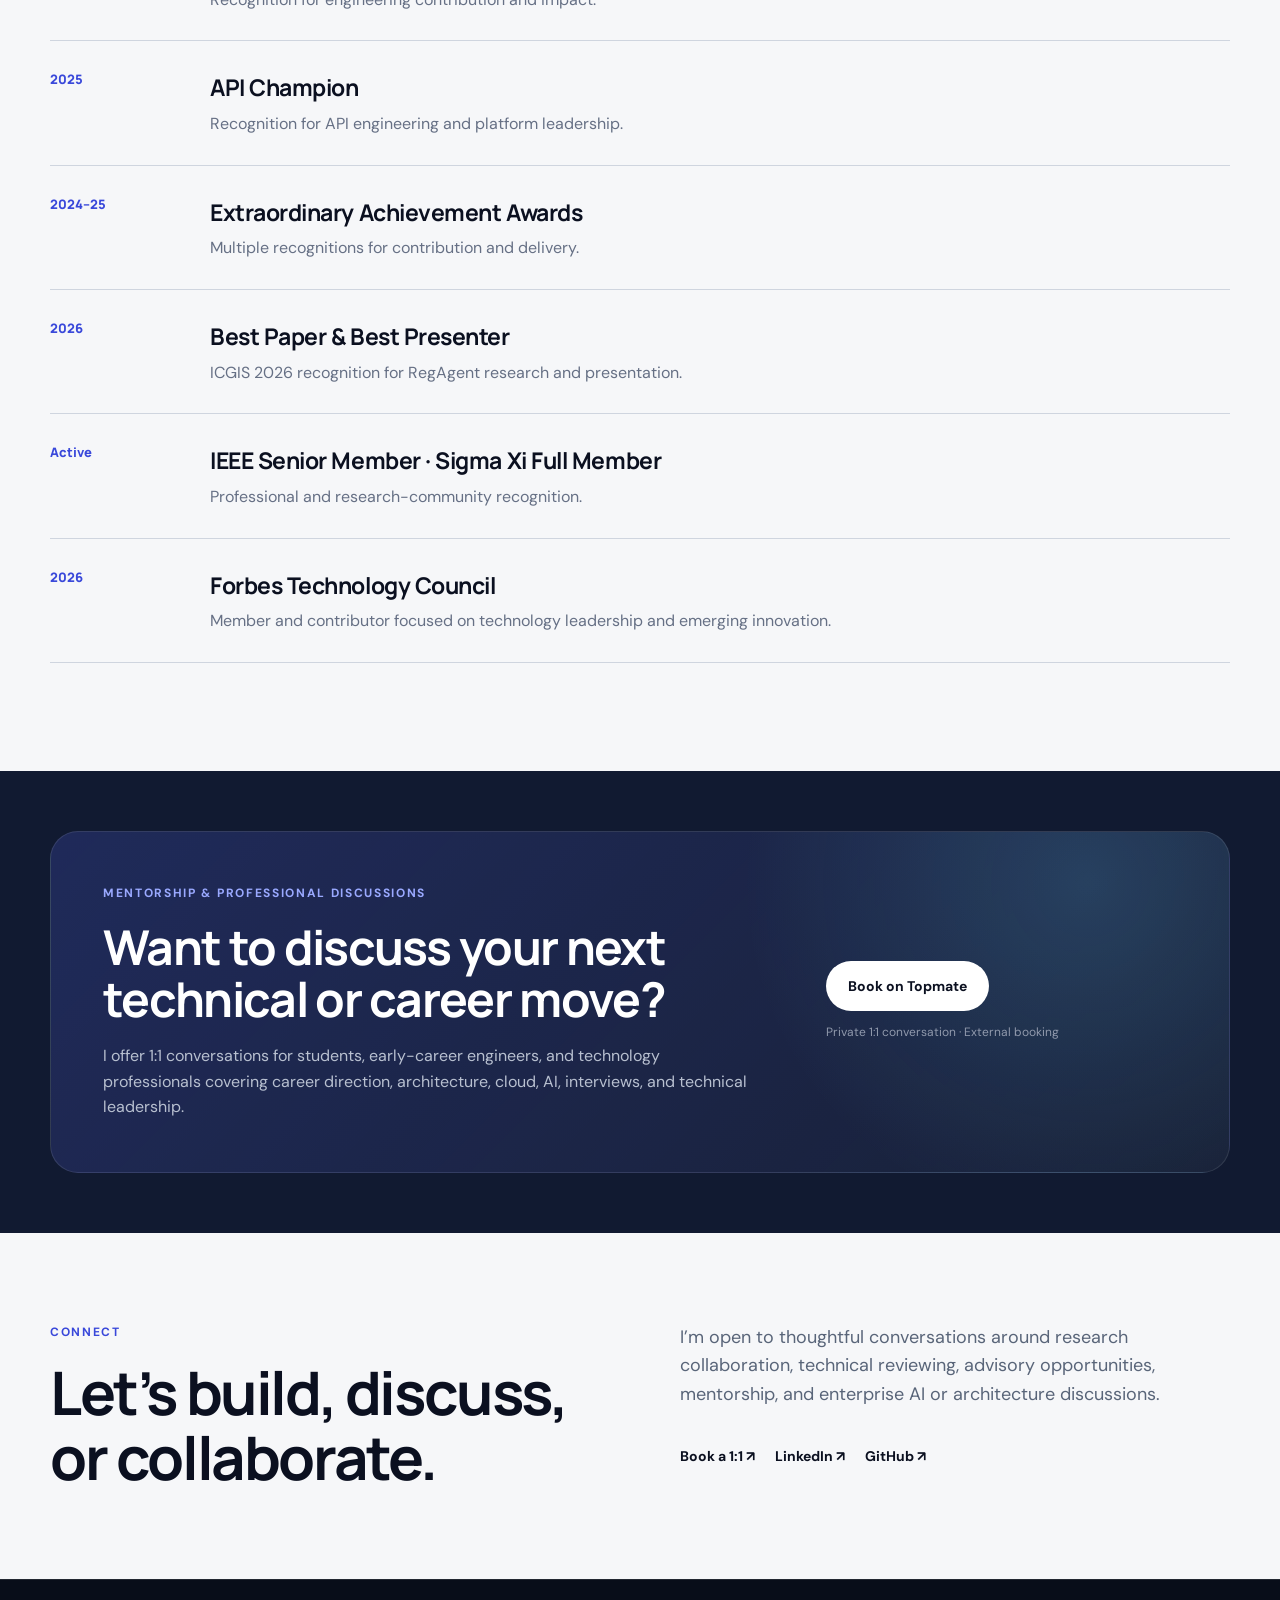
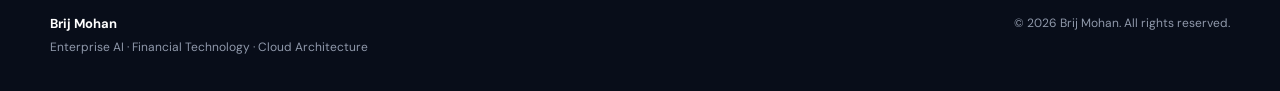
==== commit e3499576: "Add Amazon listing for From Prompts to Agents" ====
--- a/index.html
+++ b/index.html
@@ -271,7 +271,8 @@
             <p class="book-subtitle">A Practical Guide to Prompting, Specs, Skills, and AI Coding Tools</p>
             <p>Learn to write reusable prompts, turn requirements into specs, and guide AI coding agents through multi-step work. The book covers tools such as Claude Code, GitHub Copilot, and Cursor, with examples of where to review AI output and intervene.</p>
             <p class="book-detail">Print ISBN 979-8-1830-3656-5</p>
-            <a class="inline-link" href="https://www.goodreads.com/book/show/262889424-from-prompts-to-agents">View on Goodreads →</a>
+            <div><a class="inline-link" href="https://www.amazon.com/dp/B0HPZ81D88">View on Amazon →</a></div>
+            <div><a class="inline-link" href="https://www.goodreads.com/book/show/262889424-from-prompts-to-agents">View on Goodreads →</a></div>
           </article>
           <article class="feature-card book-card">
             <h3>Mastering Cloud Computing</h3>
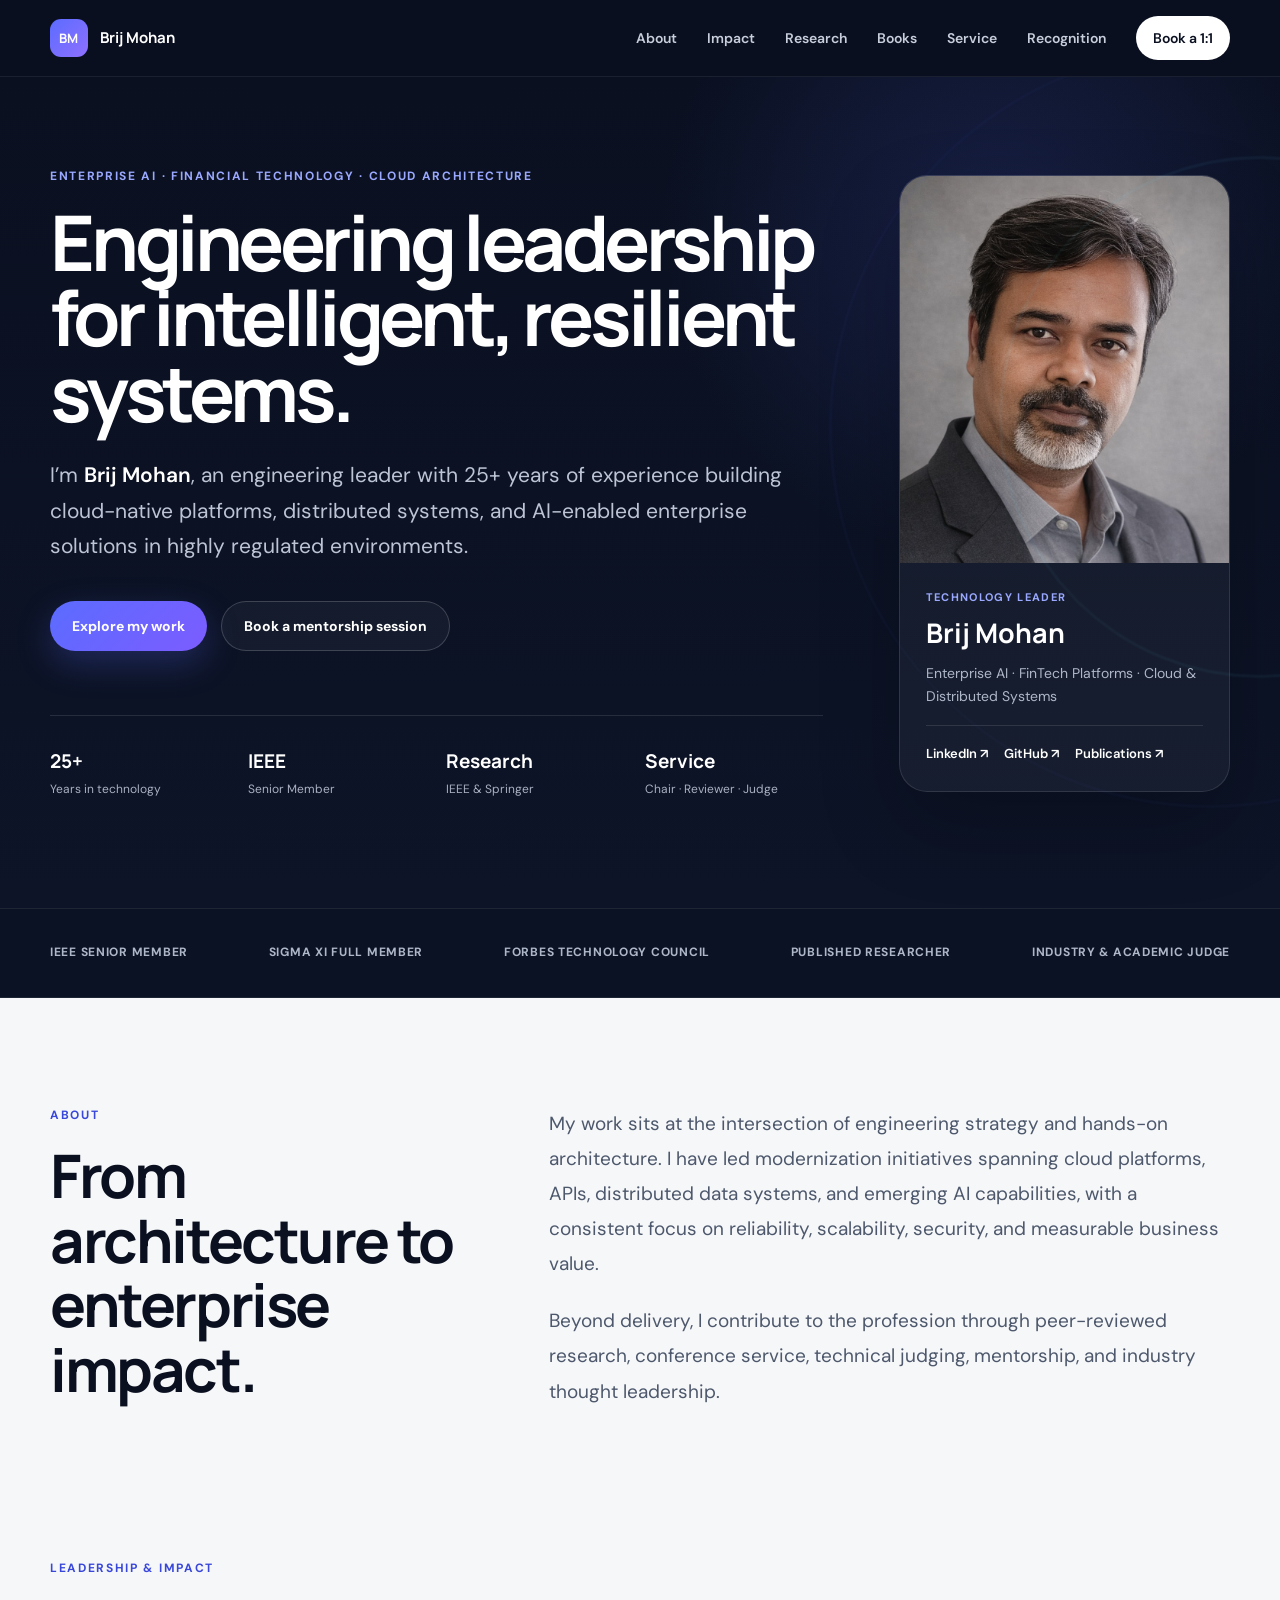
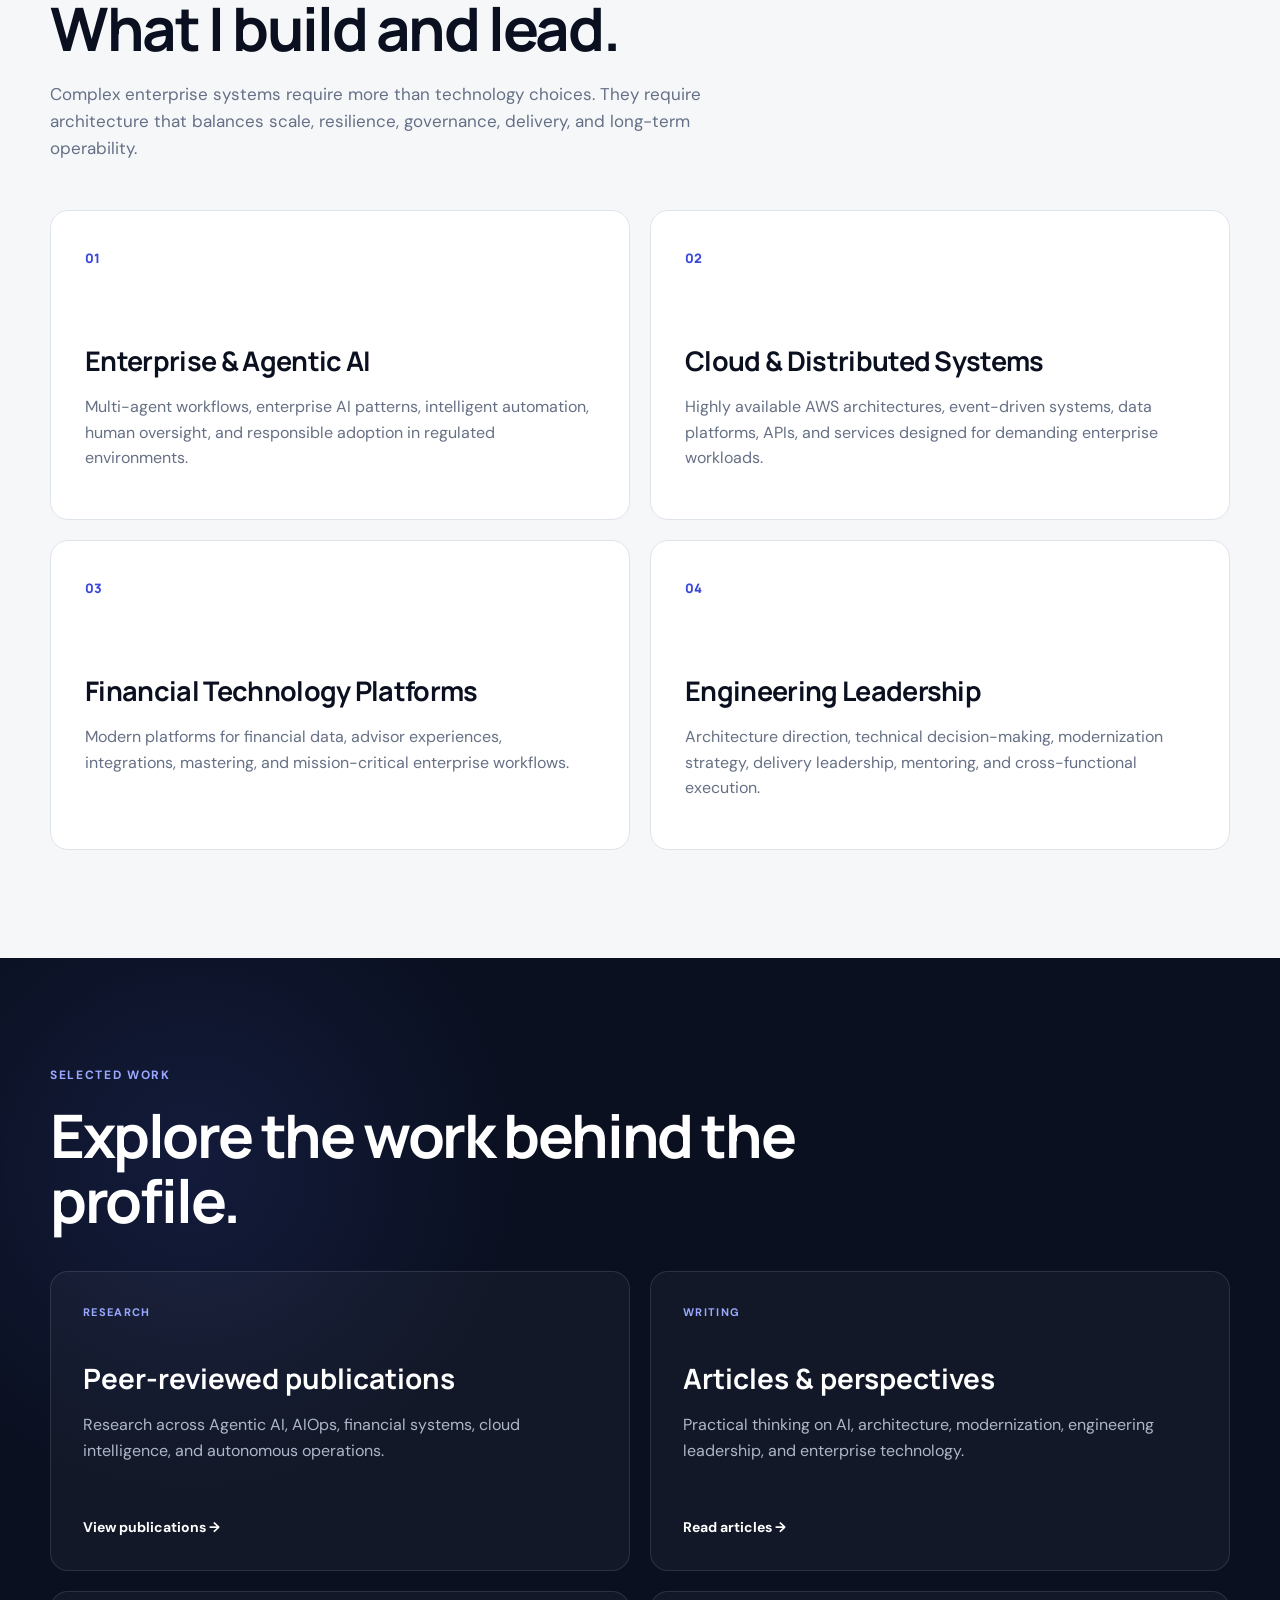
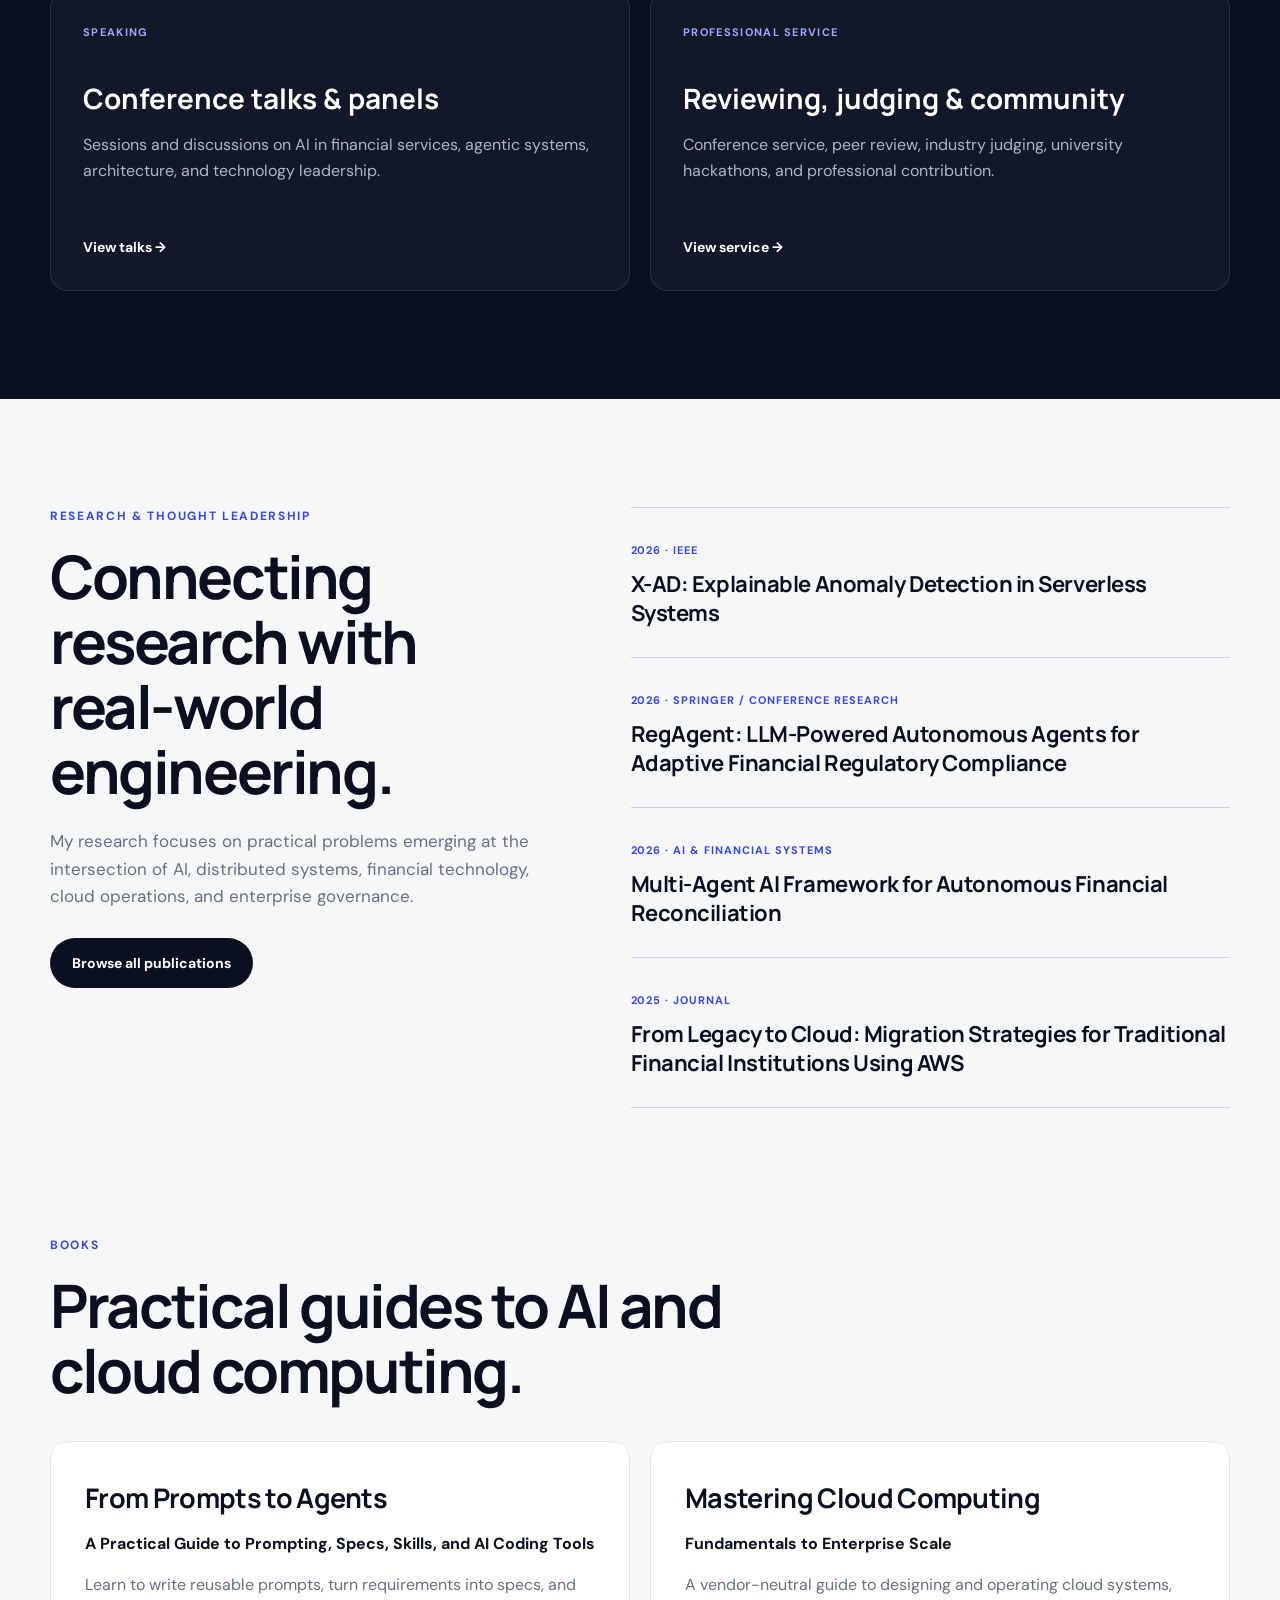
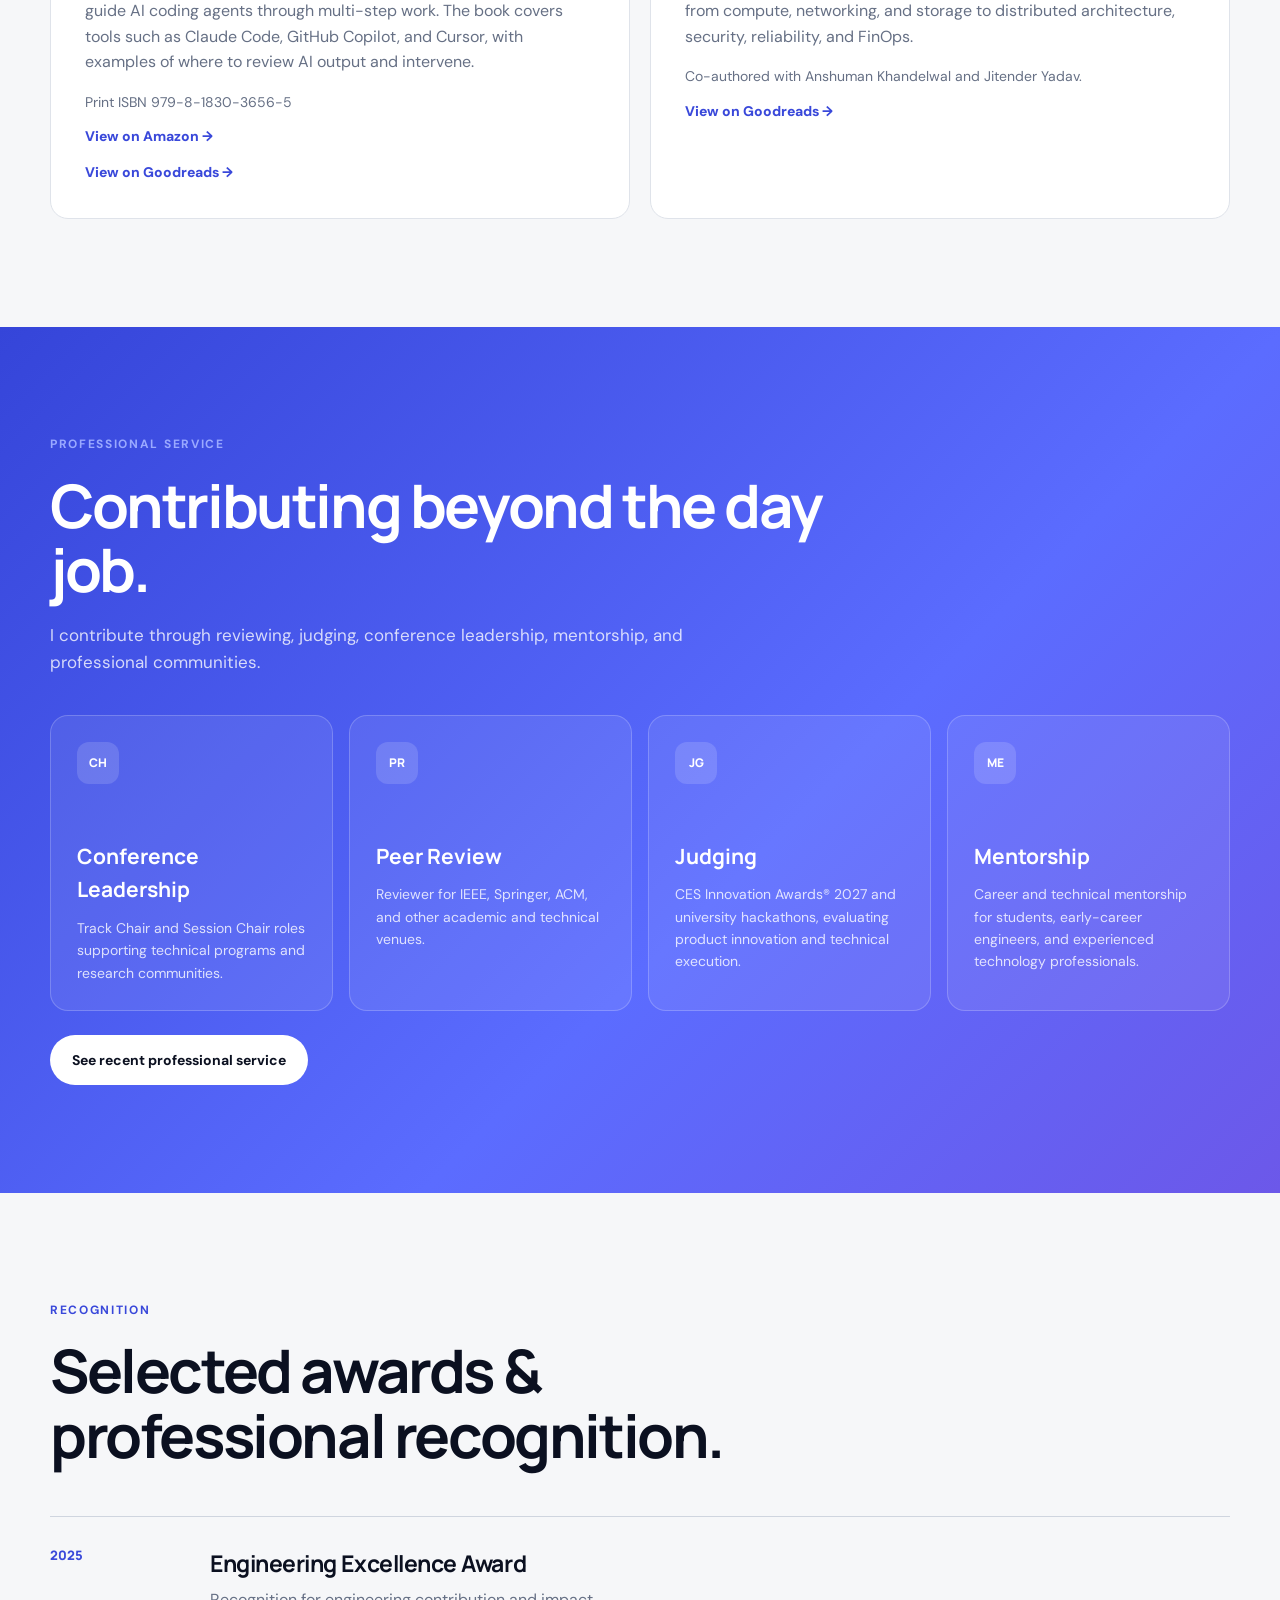
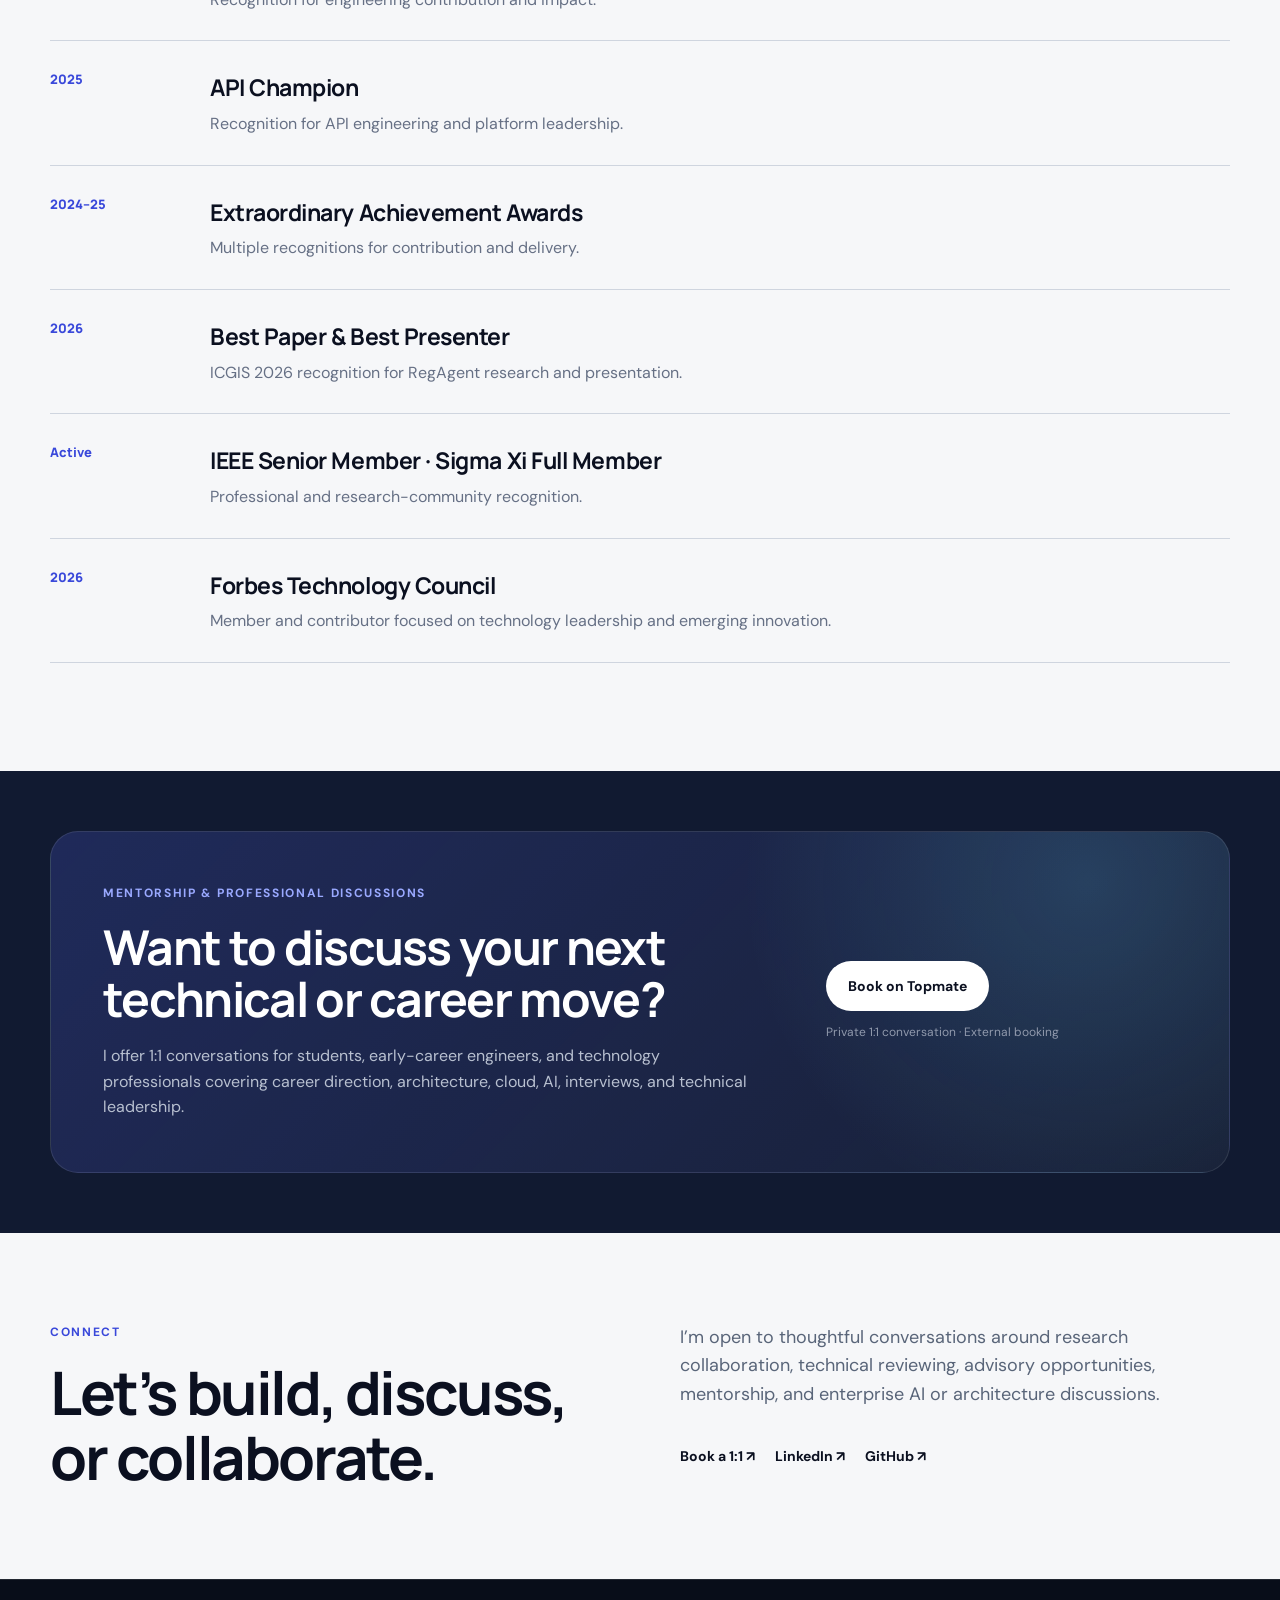
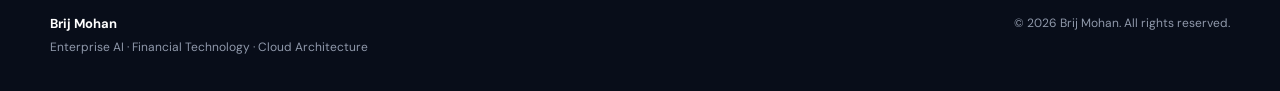
==== commit 2bc33164: "Update portfolio headshot" ====
--- a/index.html
+++ b/index.html
@@ -12,7 +12,7 @@
   <meta property="og:description" content="Engineering leader building resilient cloud platforms, intelligent systems, and AI-enabled enterprise solutions at scale." />
   <meta property="og:type" content="website" />
   <meta property="og:url" content="https://bmdayal.github.io/" />
-  <meta property="og:image" content="https://bmdayal.github.io/assets/20260222_134121.jpg" />
+  <meta property="og:image" content="https://brijmohan.me/assets/brij-mohan-headshot.jpg" />
 
   <link rel="preconnect" href="https://fonts.googleapis.com" />
   <link rel="preconnect" href="https://fonts.gstatic.com" crossorigin />
@@ -89,7 +89,7 @@
 
         <aside class="profile-card" aria-label="Brij Mohan profile">
           <div class="profile-image-wrap">
-            <img src="assets/20260222_134121.jpg" alt="Brij Mohan" class="profile-image" />
+            <img src="assets/brij-mohan-headshot.jpg" alt="Brij Mohan" class="profile-image" />
           </div>
           <div class="profile-card-body">
             <p class="profile-kicker">Technology Leader</p>
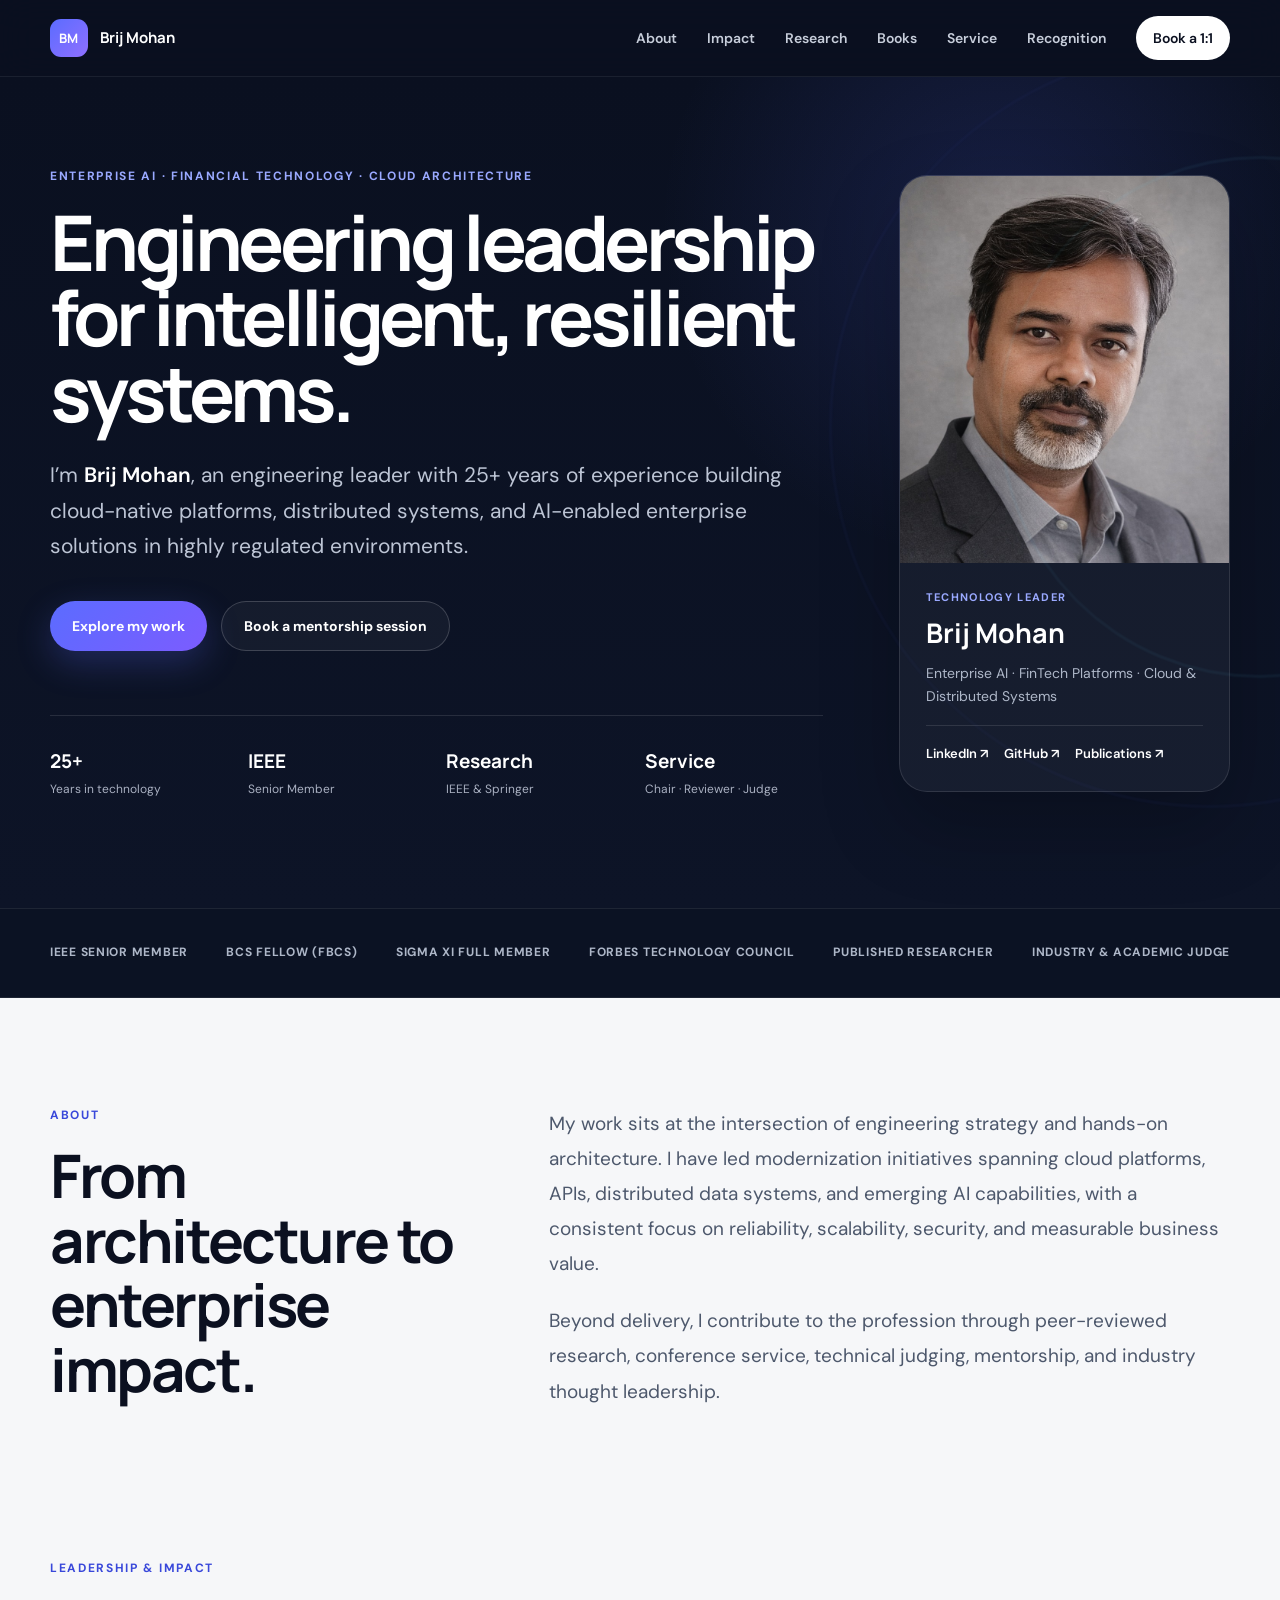
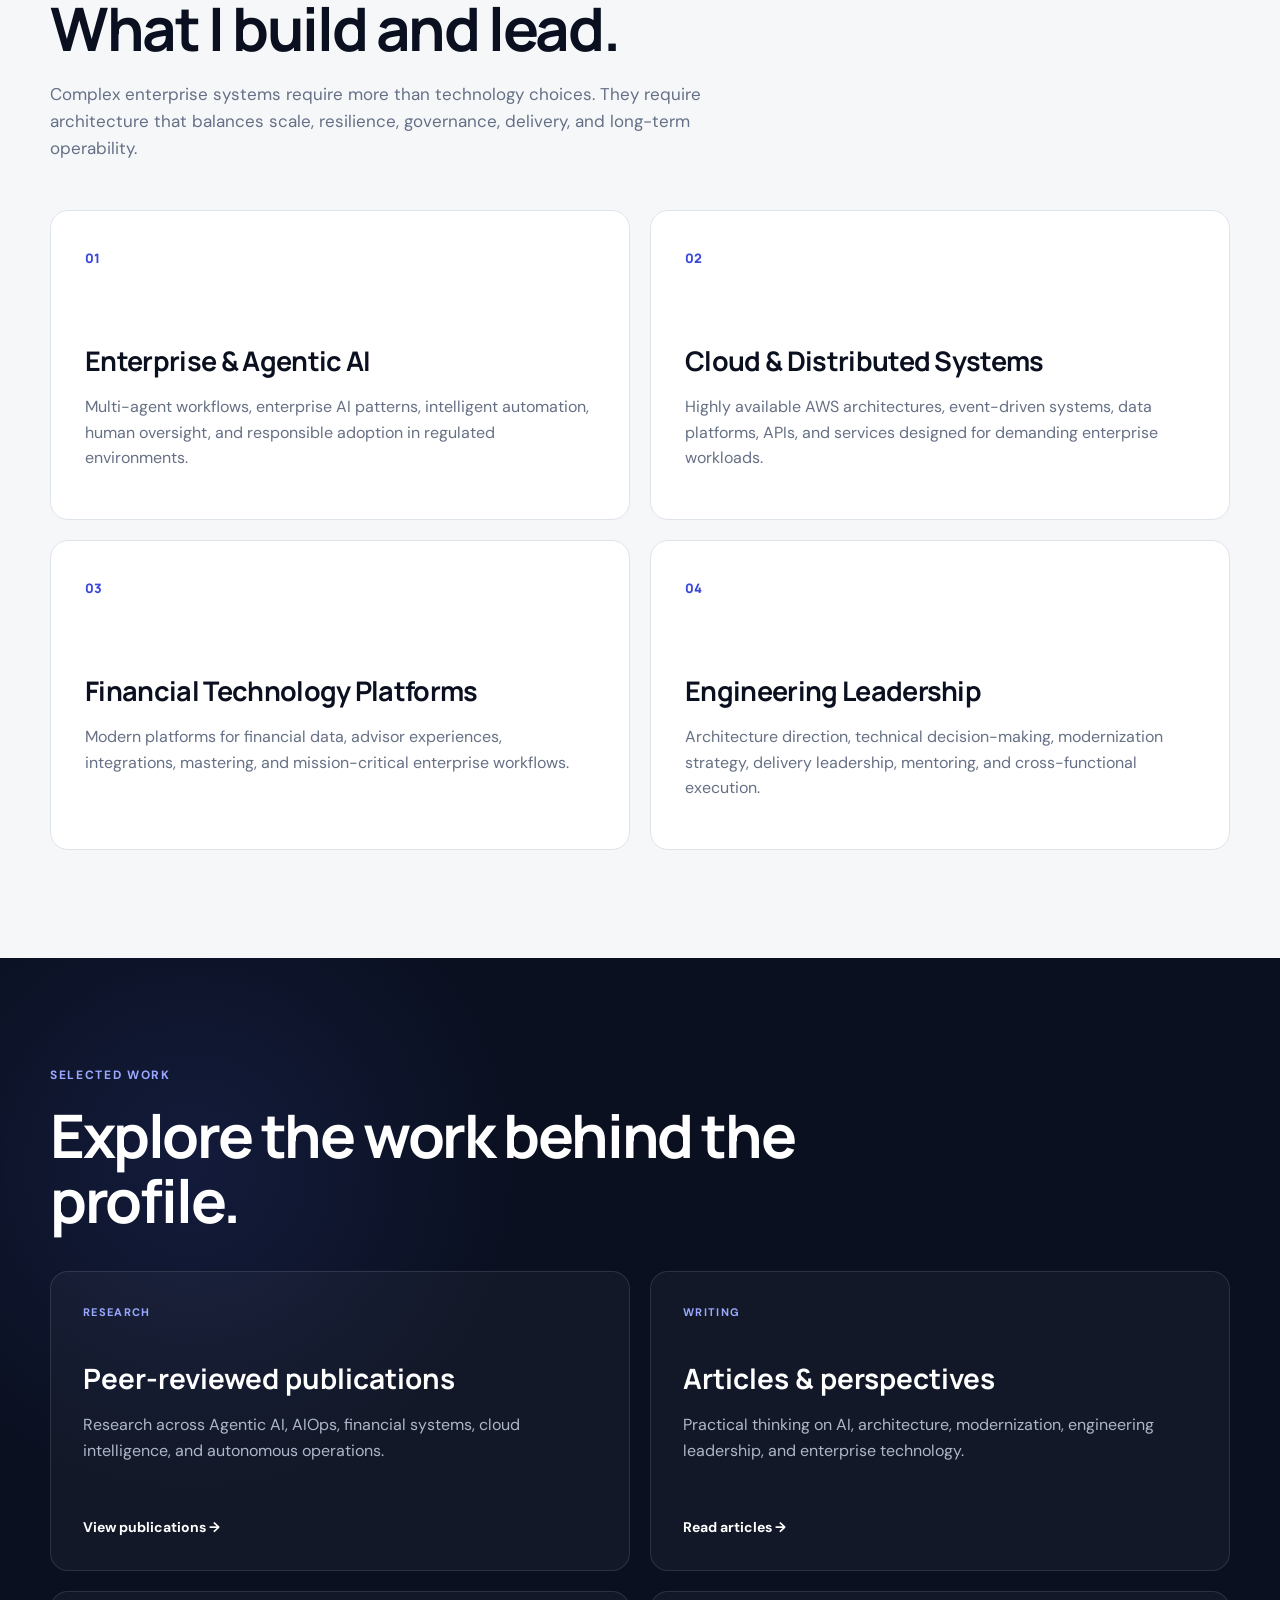
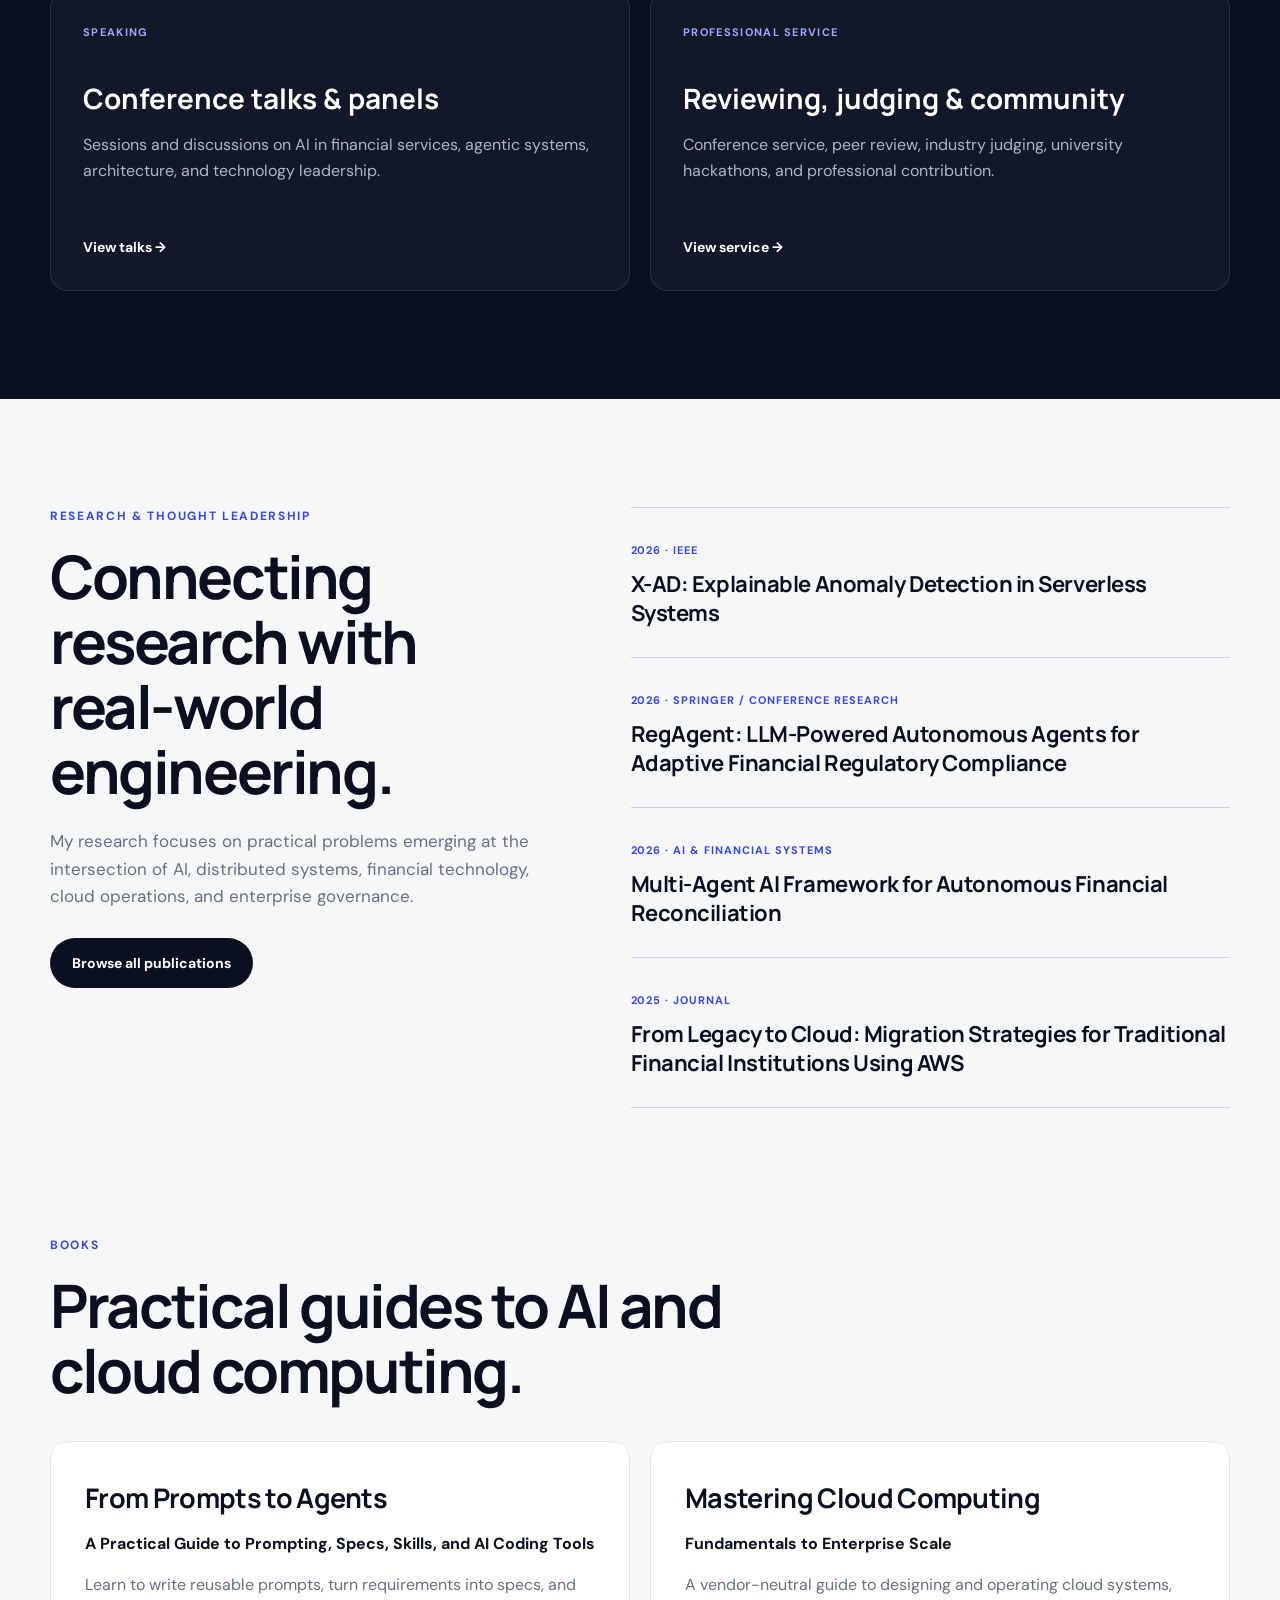
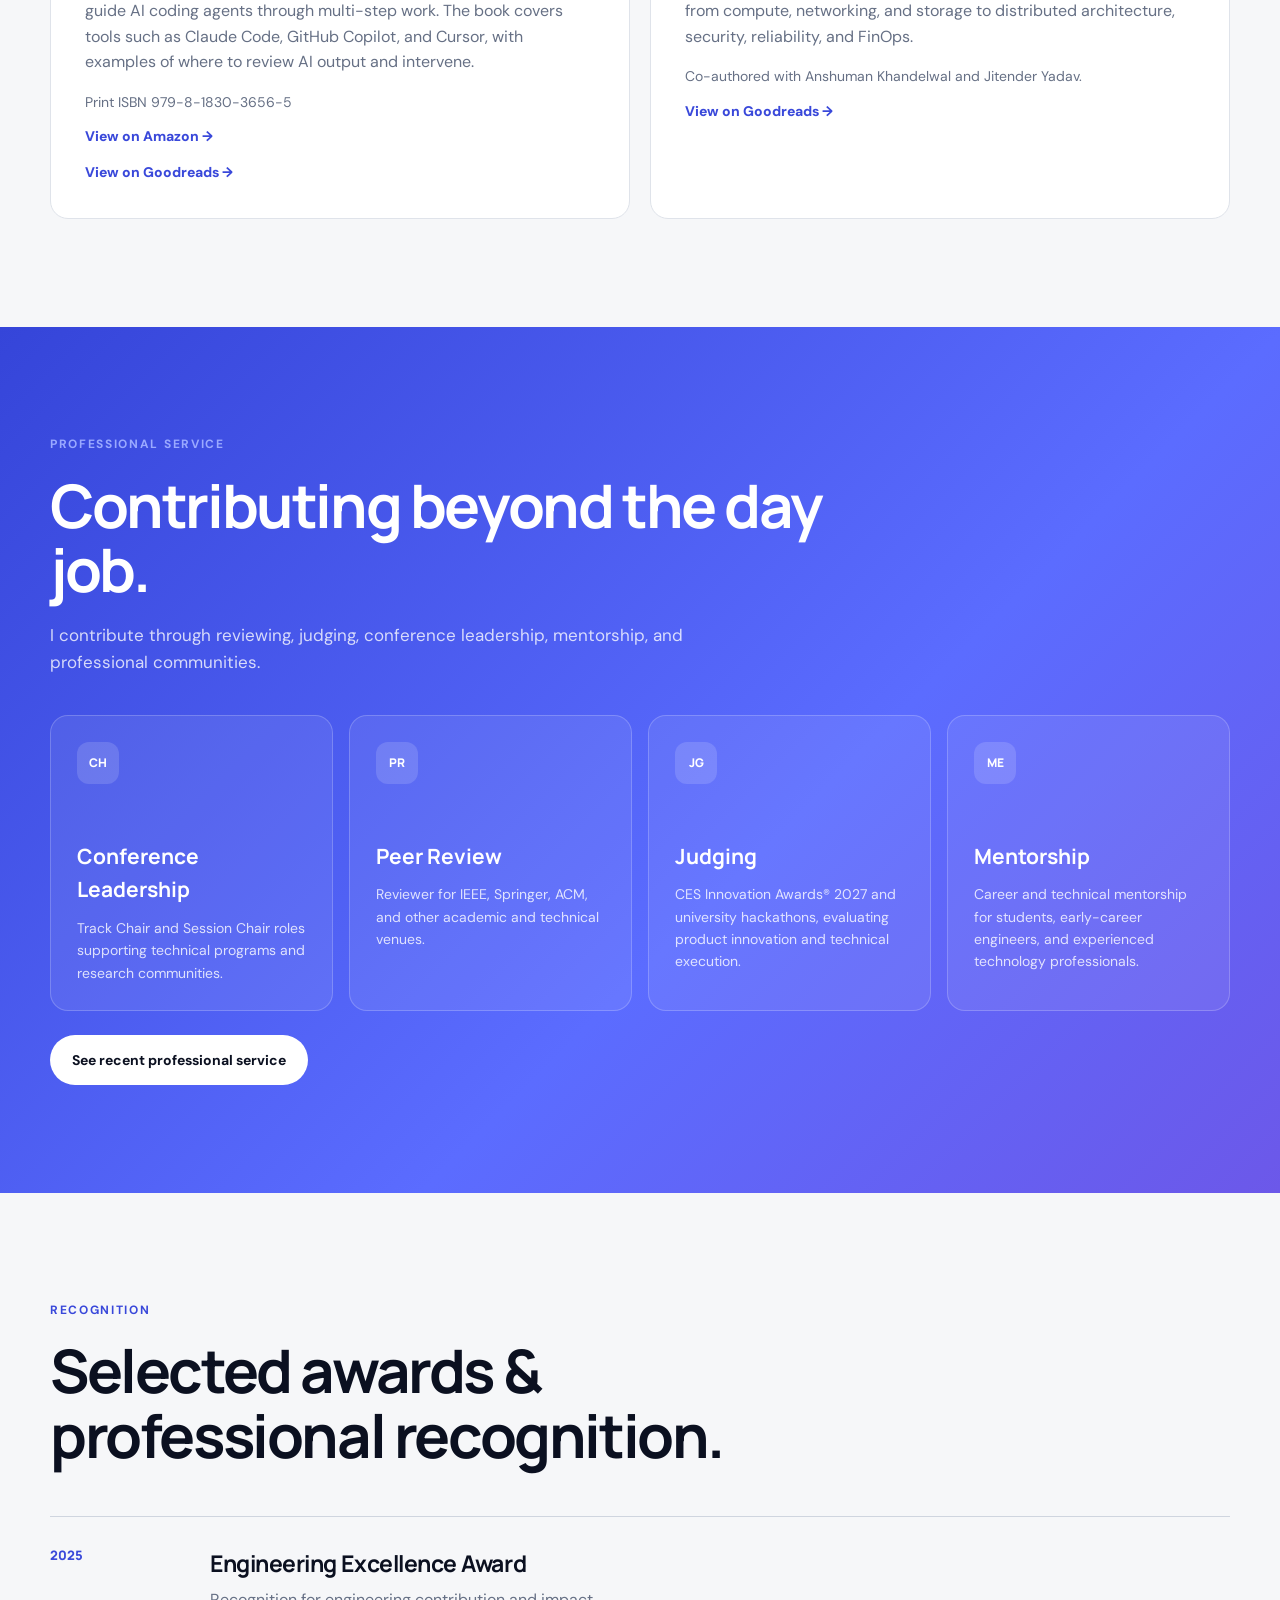
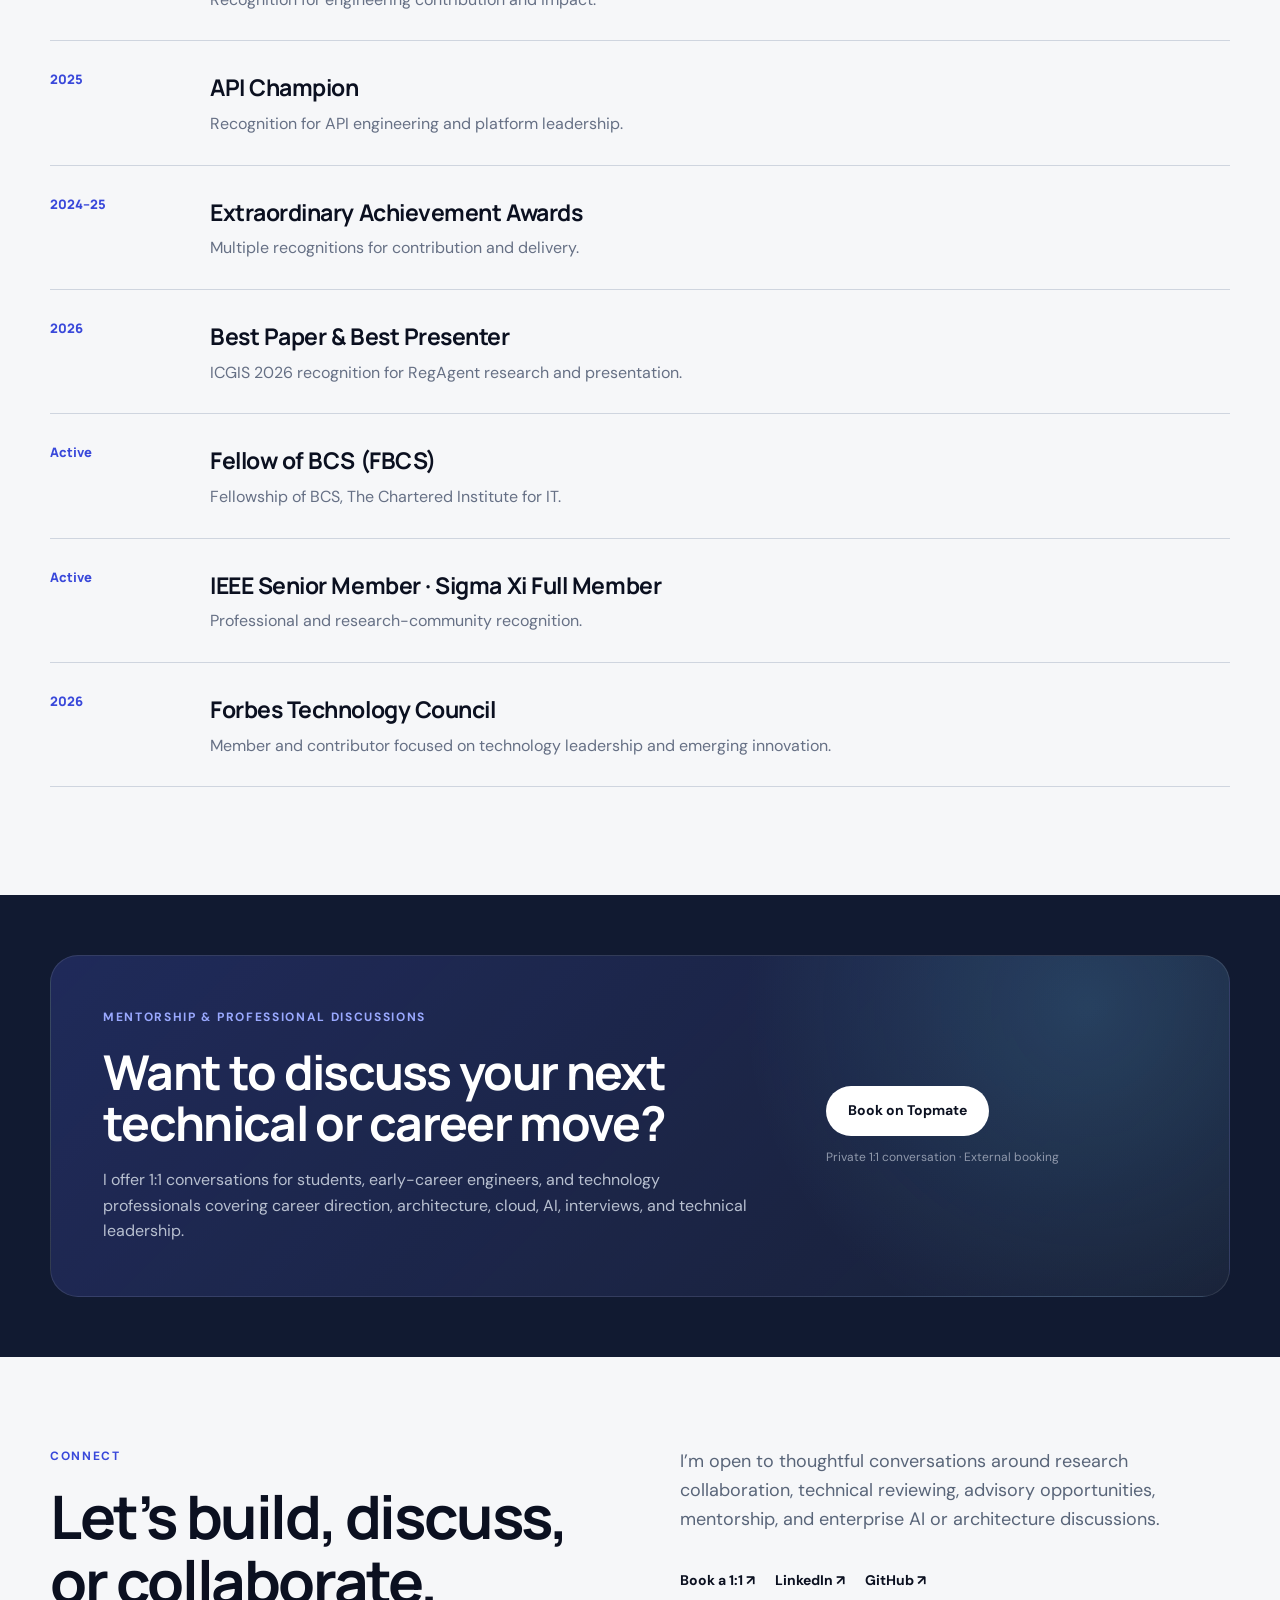
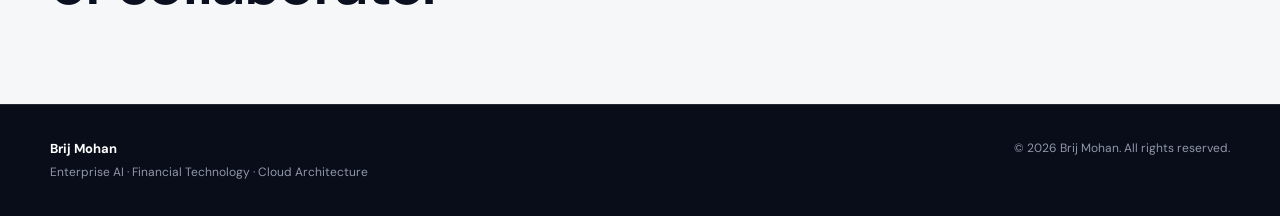
==== commit 60d9618a: "Add BCS Fellowship to portfolio" ====
--- a/index.html
+++ b/index.html
@@ -108,6 +108,7 @@
     <section class="trust-strip" aria-label="Professional affiliations">
       <div class="container trust-row">
         <span>IEEE Senior Member</span>
+        <span>BCS Fellow (FBCS)</span>
         <span>Sigma Xi Full Member</span>
         <span>Forbes Technology Council</span>
         <span>Published Researcher</span>
@@ -362,6 +363,13 @@
           <div class="recognition-item">
             <span class="recognition-year">Active</span>
             <div>
+              <h3>Fellow of BCS (FBCS)</h3>
+              <p>Fellowship of BCS, The Chartered Institute for IT.</p>
+            </div>
+          </div>
+          <div class="recognition-item">
+            <span class="recognition-year">Active</span>
+            <div>
               <h3>IEEE Senior Member · Sigma Xi Full Member</h3>
               <p>Professional and research-community recognition.</p>
             </div>
